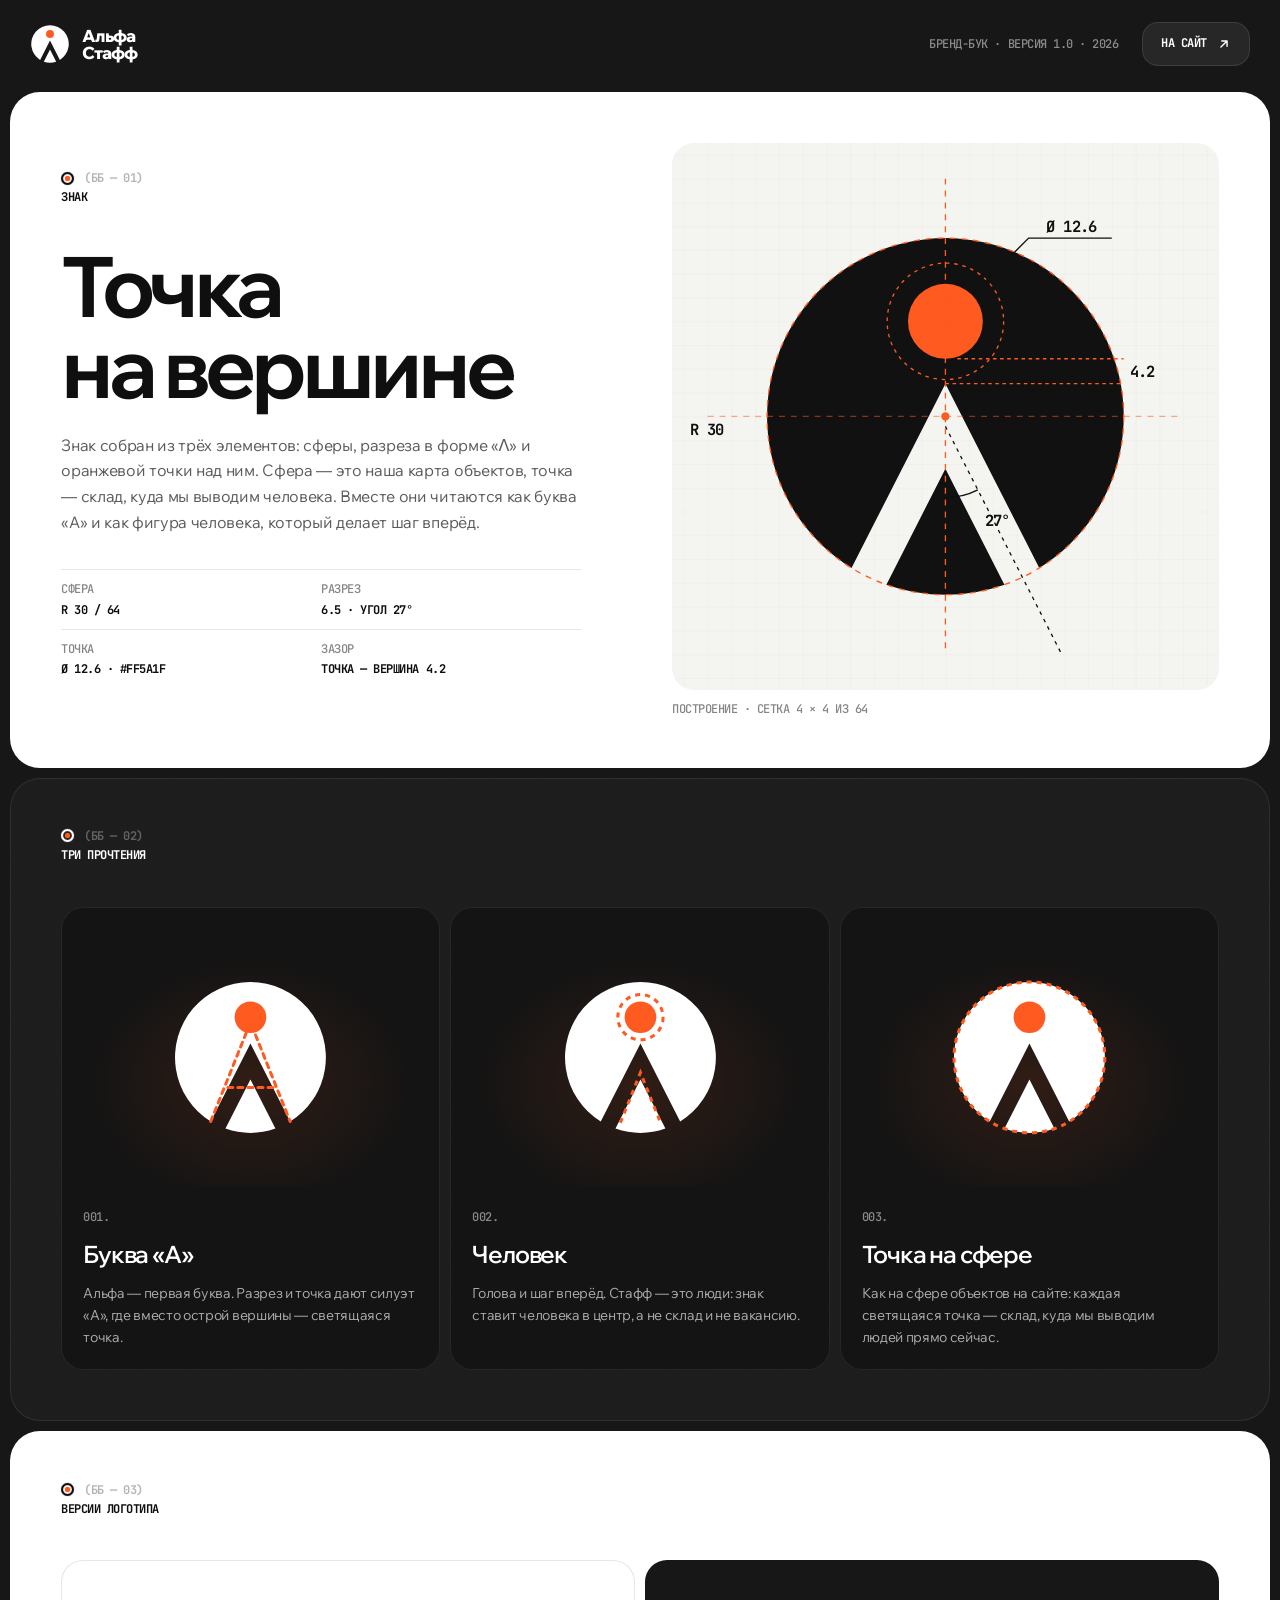
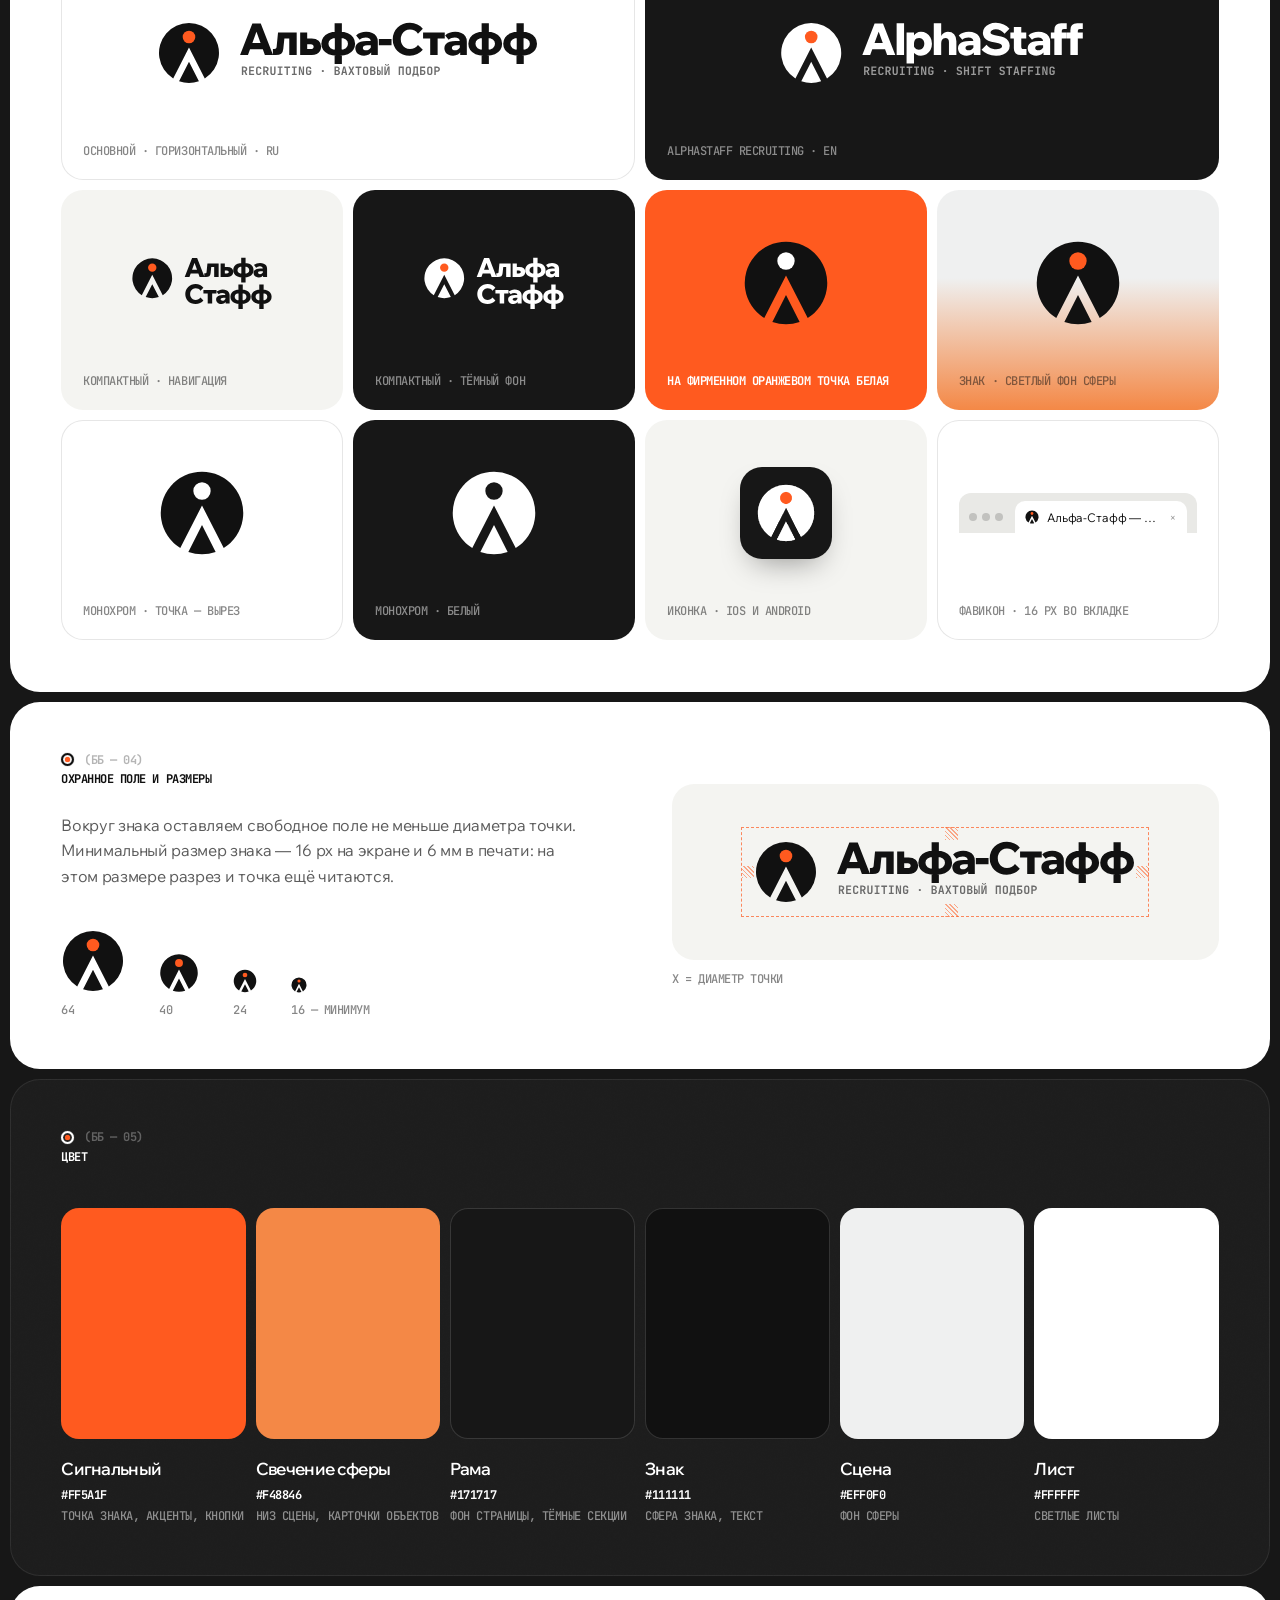
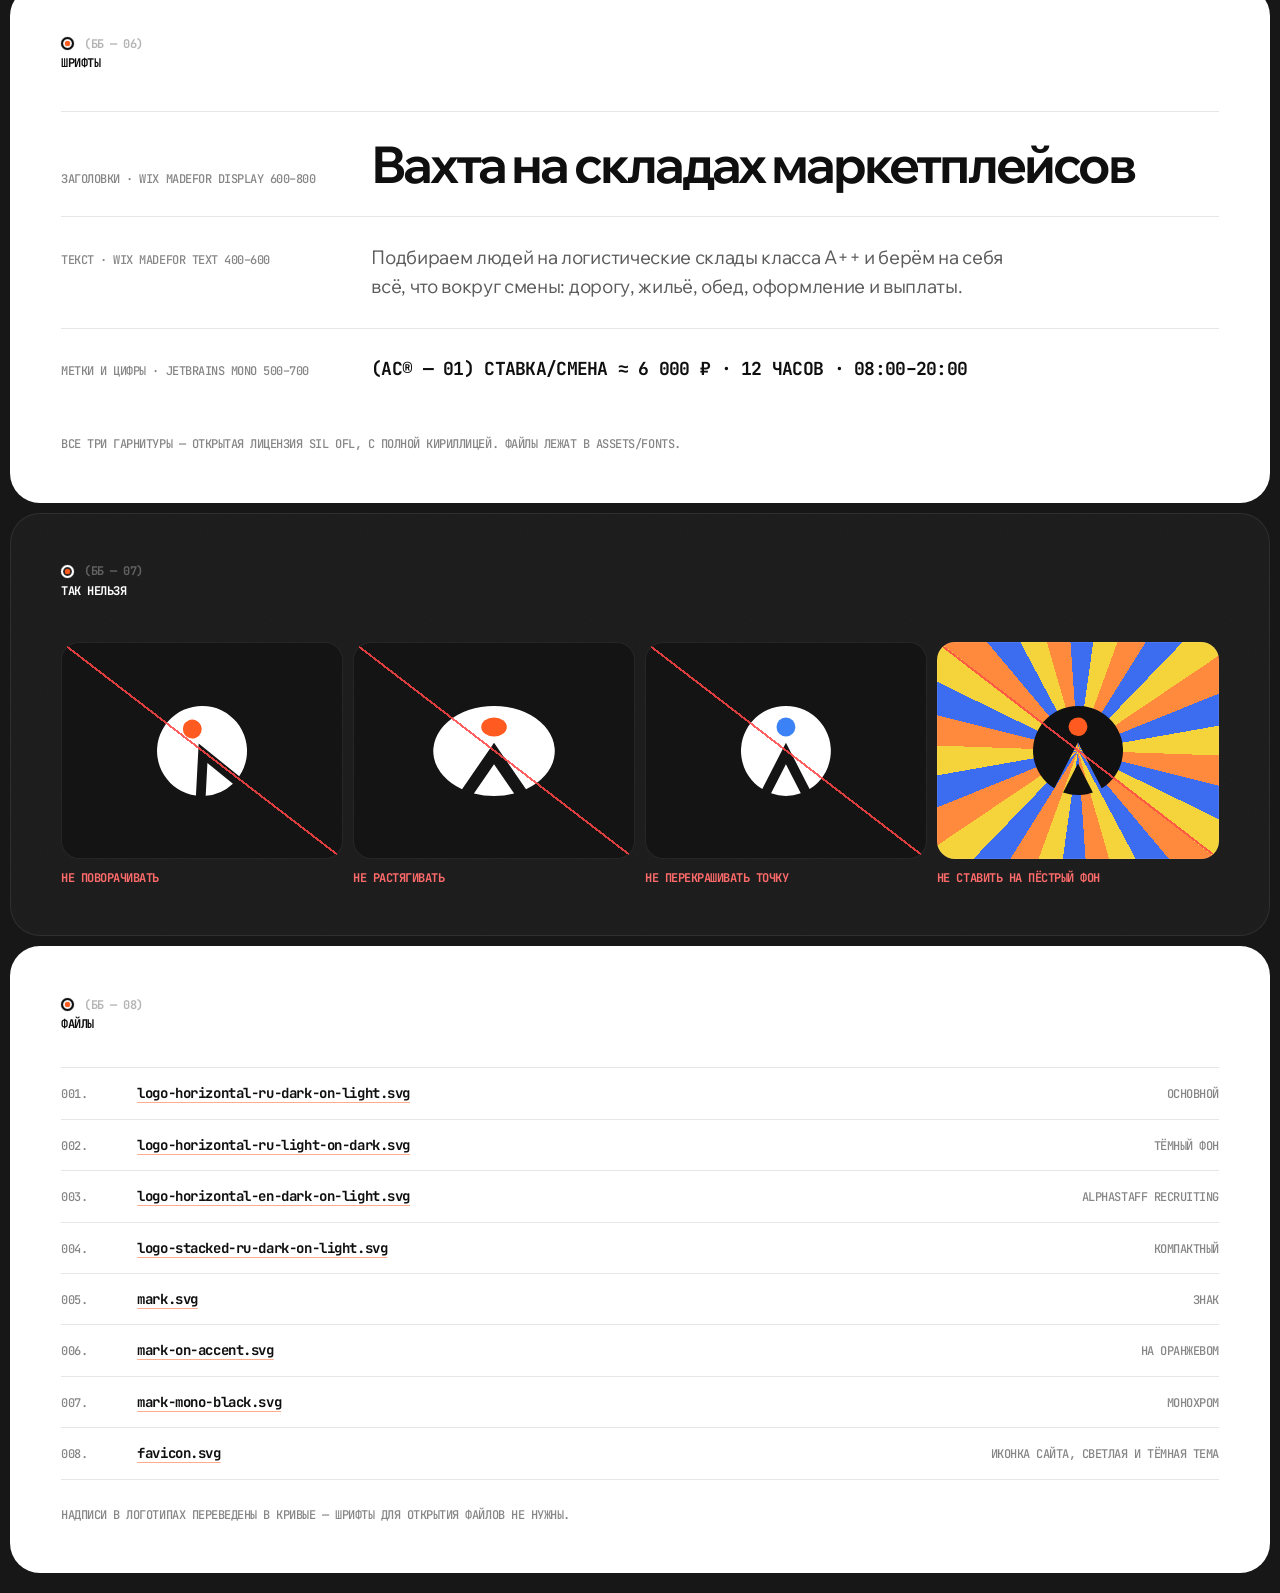
==== brand.html @ c8b7c03d "Сайт Альфа-Стафф: вахтовый рекрутинг Статичный сайт (HTML, CSS, JS без сборки) и бренд-бук: - первый" ====
<!doctype html>
<html lang="ru">
<head>
  <meta charset="utf-8">
  <meta name="viewport" content="width=device-width, initial-scale=1">
  <title>Альфа-Стафф — бренд-бук</title>
  <meta name="description" content="Логотип Альфа-Стафф: построение знака, версии, цвета, шрифты и правила использования.">
  <meta name="theme-color" content="#171717">
  <link rel="icon" href="assets/brand/favicon.svg" type="image/svg+xml">
  <link rel="stylesheet" href="css/fonts.css?v=20261010g">
  <link rel="stylesheet" href="css/style.css?v=20261010g">
  <link rel="stylesheet" href="css/brand.css?v=20261010g">
</head>
<body class="bb">
  <header class="bb-top">
    <a class="logo logo--light bb-logo" href="index.html" aria-label="Альфа-Стафф — на сайт">
      <svg class="logo__mark" viewBox="0 0 64 64" aria-hidden="true"><use href="#mark-inv" /></svg>
      <span class="logo__word">Альфа<br>Стафф</span>
    </a>
    <span class="mono mono--dim">Бренд-бук · версия 1.0 · 2026</span>
    <a class="btn btn--glass bb-back" href="index.html"><span>На сайт</span><svg class="btn__arrow" viewBox="0 0 16 16"><path d="M4.5 11.5l7-7M5.5 4.5h6v6" /></svg></a>
  </header>

  <main>
    <!-- 01 · знак -->
    <section class="bb-sheet bb-hero">
      <div class="bb-hero__text">
        <div class="kicker">
          <span class="kicker__ico" aria-hidden="true"><i></i><b></b></span>
          <span class="kicker__idx">(ББ — 01)</span>
          <span class="kicker__title">Знак</span>
        </div>
        <h1 class="bb-h1">Точка<br>на вершине</h1>
        <p class="bb-lead">Знак собран из трёх элементов: сферы, разреза в форме «Λ» и оранжевой точки над ним. Сфера — это наша карта объектов, точка — склад, куда мы выводим человека. Вместе они читаются как буква «А» и как фигура человека, который делает шаг вперёд.</p>
        <dl class="bb-specs">
          <div><dt class="mono mono--dim">Сфера</dt><dd class="mono">R 30 / 64</dd></div>
          <div><dt class="mono mono--dim">Разрез</dt><dd class="mono">6.5 · угол 27°</dd></div>
          <div><dt class="mono mono--dim">Точка</dt><dd class="mono">Ø 12.6 · #FF5A1F</dd></div>
          <div><dt class="mono mono--dim">Зазор</dt><dd class="mono">точка — вершина 4.2</dd></div>
        </dl>
      </div>
      <figure class="bb-construct" aria-label="Построение знака">
        <svg viewBox="-14 -14 92 92">
          <defs>
            <pattern id="bb-grid" width="4" height="4" patternUnits="userSpaceOnUse"><path d="M4 0H0V4" fill="none" stroke="rgba(15,15,15,.07)" stroke-width=".12" /></pattern>
          </defs>
          <rect x="-14" y="-14" width="92" height="92" fill="url(#bb-grid)" />
          <g class="bb-c-mark">
            <path fill="#111111" d="M16.203 57.504L32 26.500L47.797 57.504A30 30 0 1 0 16.203 57.504ZM22.069 60.309L32 40.817L41.931 60.309A30 30 0 0 1 22.069 60.309Z" />
            <circle cx="32" cy="16" r="6.3" fill="#FF5A1F" />
          </g>
          <g class="bb-c-lines" fill="none" stroke-width=".22">
            <circle cx="32" cy="32" r="30" stroke="#FF5A1F" stroke-dasharray="1 1" />
            <line x1="32" y1="-8" x2="32" y2="72" stroke="#FF5A1F" stroke-dasharray="1 1" />
            <line x1="-8" y1="32" x2="72" y2="32" stroke="rgba(255,90,31,.5)" stroke-dasharray="1 1" />
            <line x1="32" y1="33.66" x2="51.5" y2="71.9" stroke="#0f0f0f" stroke-dasharray=".6 .8" />
            <path d="M32 45.66 A12 12 0 0 0 37.45 44.35" stroke="#0f0f0f" />
            <circle cx="32" cy="16" r="9.8" stroke="#FF5A1F" stroke-dasharray=".6 .8" />
            <path d="M36.5 11.5 L46 2 H60" stroke="#0f0f0f" />
            <line x1="34" y1="22.3" x2="62" y2="22.3" stroke="#FF5A1F" stroke-dasharray=".6 .6" />
            <line x1="32" y1="26.5" x2="62" y2="26.5" stroke="#FF5A1F" stroke-dasharray=".6 .6" />
          </g>
          <g class="bb-c-labels">
            <text x="38.6" y="50.4">27°</text>
            <text x="63" y="25.4">4.2</text>
            <text x="-11" y="35.2">R 30</text>
            <text x="49" y="1">Ø 12.6</text>
            <circle cx="32" cy="32" r=".7" fill="#FF5A1F" />
          </g>
        </svg>
        <figcaption class="mono mono--dim">Построение · сетка 4 × 4 из 64</figcaption>
      </figure>
    </section>

    <!-- 02 · три прочтения -->
    <section class="bb-dark">
      <div class="kicker kicker--dark">
        <span class="kicker__ico" aria-hidden="true"><i></i><b></b></span>
        <span class="kicker__idx">(ББ — 02)</span>
        <span class="kicker__title">Три прочтения</span>
      </div>
      <div class="bb-reads">
        <article class="bb-read">
          <div class="bb-read__art">
            <svg viewBox="0 0 64 64"><use href="#mark-inv" /></svg>
            <svg class="bb-read__over" viewBox="0 0 64 64"><path d="M16.2 57.5 L32 18 L47.8 57.5 M23 44 H41" fill="none" stroke="#FF5A1F" stroke-width="1.2" stroke-linecap="round" stroke-dasharray="2 2" /></svg>
          </div>
          <span class="mono mono--dim">001.</span>
          <h3>Буква «А»</h3>
          <p>Альфа — первая буква. Разрез и точка дают силуэт «А», где вместо острой вершины — светящаяся точка.</p>
        </article>
        <article class="bb-read">
          <div class="bb-read__art">
            <svg viewBox="0 0 64 64"><use href="#mark-inv" /></svg>
            <svg class="bb-read__over" viewBox="0 0 64 64"><circle cx="32" cy="16" r="9" fill="none" stroke="#FF5A1F" stroke-width="1.2" stroke-dasharray="2 2" /><path d="M24 58 L32 38 L40 58" fill="none" stroke="#FF5A1F" stroke-width="1.2" stroke-dasharray="2 2" /></svg>
          </div>
          <span class="mono mono--dim">002.</span>
          <h3>Человек</h3>
          <p>Голова и шаг вперёд. Стафф — это люди: знак ставит человека в центр, а не склад и не вакансию.</p>
        </article>
        <article class="bb-read">
          <div class="bb-read__art">
            <svg viewBox="0 0 64 64"><use href="#mark-inv" /></svg>
            <svg class="bb-read__over" viewBox="0 0 64 64"><circle cx="32" cy="32" r="30" fill="none" stroke="#FF5A1F" stroke-width="1.2" stroke-dasharray="2 2" /><circle cx="32" cy="16" r="9.5" fill="none" stroke="#fff" stroke-width=".8" /></svg>
          </div>
          <span class="mono mono--dim">003.</span>
          <h3>Точка на сфере</h3>
          <p>Как на сфере объектов на сайте: каждая светящаяся точка — склад, куда мы выводим людей прямо сейчас.</p>
        </article>
      </div>
    </section>

    <!-- 03 · версии -->
    <section class="bb-sheet">
      <div class="kicker">
        <span class="kicker__ico" aria-hidden="true"><i></i><b></b></span>
        <span class="kicker__idx">(ББ — 03)</span>
        <span class="kicker__title">Версии логотипа</span>
      </div>
      <div class="bb-lockups">
        <figure class="bb-tile bb-tile--white bb-tile--wide"><img src="assets/brand/logo-horizontal-ru-dark-on-light.svg" alt="Горизонтальный логотип, русская версия"><figcaption class="mono mono--dim">Основной · горизонтальный · RU</figcaption></figure>
        <figure class="bb-tile bb-tile--black bb-tile--wide"><img src="assets/brand/logo-horizontal-en-light-on-dark.svg" alt="Горизонтальный логотип, английская версия"><figcaption class="mono mono--dim">AlphaStaff Recruiting · EN</figcaption></figure>
        <figure class="bb-tile bb-tile--paper"><img src="assets/brand/logo-stacked-ru-dark-on-light.svg" alt="Компактный логотип" class="bb-img--stacked"><figcaption class="mono mono--dim">Компактный · навигация</figcaption></figure>
        <figure class="bb-tile bb-tile--black"><img src="assets/brand/logo-stacked-ru-light-on-dark.svg" alt="Компактный логотип на тёмном" class="bb-img--stacked"><figcaption class="mono mono--dim">Компактный · тёмный фон</figcaption></figure>
        <figure class="bb-tile bb-tile--accent"><img src="assets/brand/mark-on-accent.svg" alt="Знак на оранжевом" class="bb-img--mark"><figcaption class="mono">На фирменном оранжевом точка белая</figcaption></figure>
        <figure class="bb-tile bb-tile--stage"><img src="assets/brand/mark.svg" alt="Знак на светлом" class="bb-img--mark"><figcaption class="mono mono--dim">Знак · светлый фон сферы</figcaption></figure>
        <figure class="bb-tile bb-tile--white"><img src="assets/brand/mark-mono-black.svg" alt="Монохромный знак" class="bb-img--mark"><figcaption class="mono mono--dim">Монохром · точка — вырез</figcaption></figure>
        <figure class="bb-tile bb-tile--black"><img src="assets/brand/mark-mono-white.svg" alt="Монохромный знак, белый" class="bb-img--mark"><figcaption class="mono mono--dim">Монохром · белый</figcaption></figure>
        <figure class="bb-tile bb-tile--paper"><img src="assets/brand/apple-touch-icon.png" alt="Иконка приложения" class="bb-img--app"><figcaption class="mono mono--dim">Иконка · iOS и Android</figcaption></figure>
        <figure class="bb-tile bb-tile--white">
          <div class="bb-tab" aria-hidden="true"><span class="bb-tab__dots"><i></i><i></i><i></i></span><span class="bb-tab__tab"><img src="assets/brand/favicon.svg" alt="" width="14" height="14"><span>Альфа-Стафф — вахта на складах</span><b>×</b></span></div>
          <figcaption class="mono mono--dim">Фавикон · 16 px во вкладке</figcaption>
        </figure>
      </div>
    </section>

    <!-- 04 · поле и размеры -->
    <section class="bb-sheet bb-split">
      <div>
        <div class="kicker">
          <span class="kicker__ico" aria-hidden="true"><i></i><b></b></span>
          <span class="kicker__idx">(ББ — 04)</span>
          <span class="kicker__title">Охранное поле и размеры</span>
        </div>
        <p class="bb-lead">Вокруг знака оставляем свободное поле не меньше диаметра точки. Минимальный размер знака — 16 px на экране и 6 мм в печати: на этом размере разрез и точка ещё читаются.</p>
        <div class="bb-sizes">
          <figure><img src="assets/brand/mark.svg" width="64" height="64" alt=""><figcaption class="mono mono--dim">64</figcaption></figure>
          <figure><img src="assets/brand/mark.svg" width="40" height="40" alt=""><figcaption class="mono mono--dim">40</figcaption></figure>
          <figure><img src="assets/brand/mark.svg" width="24" height="24" alt=""><figcaption class="mono mono--dim">24</figcaption></figure>
          <figure><img src="assets/brand/mark.svg" width="16" height="16" alt=""><figcaption class="mono mono--dim">16 — минимум</figcaption></figure>
        </div>
      </div>
      <figure class="bb-clear" aria-label="Охранное поле">
        <div class="bb-clear__box">
          <img src="assets/brand/logo-horizontal-ru-dark-on-light.svg" alt="">
          <span class="bb-clear__x bb-clear__x--t"></span><span class="bb-clear__x bb-clear__x--b"></span><span class="bb-clear__x bb-clear__x--l"></span><span class="bb-clear__x bb-clear__x--r"></span>
        </div>
        <figcaption class="mono mono--dim">x = диаметр точки</figcaption>
      </figure>
    </section>

    <!-- 05 · цвет -->
    <section class="bb-dark">
      <div class="kicker kicker--dark">
        <span class="kicker__ico" aria-hidden="true"><i></i><b></b></span>
        <span class="kicker__idx">(ББ — 05)</span>
        <span class="kicker__title">Цвет</span>
      </div>
      <div class="bb-colors">
        <div class="bb-color" style="--c:#FF5A1F"><span class="bb-color__chip"></span><b>Сигнальный</b><span class="mono">#FF5A1F</span><span class="mono mono--dim">точка знака, акценты, кнопки</span></div>
        <div class="bb-color" style="--c:#F48846"><span class="bb-color__chip"></span><b>Свечение сферы</b><span class="mono">#F48846</span><span class="mono mono--dim">низ сцены, карточки объектов</span></div>
        <div class="bb-color" style="--c:#171717"><span class="bb-color__chip bb-color__chip--line"></span><b>Рама</b><span class="mono">#171717</span><span class="mono mono--dim">фон страницы, тёмные секции</span></div>
        <div class="bb-color" style="--c:#111111"><span class="bb-color__chip bb-color__chip--line"></span><b>Знак</b><span class="mono">#111111</span><span class="mono mono--dim">сфера знака, текст</span></div>
        <div class="bb-color" style="--c:#EFF0F0"><span class="bb-color__chip"></span><b>Сцена</b><span class="mono">#EFF0F0</span><span class="mono mono--dim">фон сферы</span></div>
        <div class="bb-color" style="--c:#FFFFFF"><span class="bb-color__chip"></span><b>Лист</b><span class="mono">#FFFFFF</span><span class="mono mono--dim">светлые листы</span></div>
      </div>
    </section>

    <!-- 06 · шрифты -->
    <section class="bb-sheet">
      <div class="kicker">
        <span class="kicker__ico" aria-hidden="true"><i></i><b></b></span>
        <span class="kicker__idx">(ББ — 06)</span>
        <span class="kicker__title">Шрифты</span>
      </div>
      <div class="bb-type">
        <div class="bb-type__row">
          <span class="mono mono--dim">Заголовки · Wix Madefor Display 600–800</span>
          <p class="bb-type__display">Вахта на складах маркетплейсов</p>
        </div>
        <div class="bb-type__row">
          <span class="mono mono--dim">Текст · Wix Madefor Text 400–600</span>
          <p class="bb-type__text">Подбираем людей на логистические склады класса А++ и берём на себя всё, что вокруг смены: дорогу, жильё, обед, оформление и выплаты.</p>
        </div>
        <div class="bb-type__row">
          <span class="mono mono--dim">Метки и цифры · JetBrains Mono 500–700</span>
          <p class="bb-type__mono">(АС® — 01) Ставка/смена ≈ 6 000 ₽ · 12 часов · 08:00–20:00</p>
        </div>
      </div>
      <p class="mono mono--dim bb-note">Все три гарнитуры — открытая лицензия SIL OFL, с полной кириллицей. Файлы лежат в assets/fonts.</p>
    </section>

    <!-- 07 · ошибки -->
    <section class="bb-dark">
      <div class="kicker kicker--dark">
        <span class="kicker__ico" aria-hidden="true"><i></i><b></b></span>
        <span class="kicker__idx">(ББ — 07)</span>
        <span class="kicker__title">Так нельзя</span>
      </div>
      <div class="bb-donts">
        <figure><div class="bb-dont"><img src="assets/brand/mark-white.svg" alt="" style="transform:rotate(-24deg)"></div><figcaption class="mono">Не поворачивать</figcaption></figure>
        <figure><div class="bb-dont"><img src="assets/brand/mark-white.svg" alt="" style="transform:scaleX(1.35)"></div><figcaption class="mono">Не растягивать</figcaption></figure>
        <figure><div class="bb-dont"><svg viewBox="0 0 64 64"><path fill="#fff" d="M16.203 57.504L32 26.500L47.797 57.504A30 30 0 1 0 16.203 57.504ZM22.069 60.309L32 40.817L41.931 60.309A30 30 0 0 1 22.069 60.309Z" /><circle cx="32" cy="16" r="6.3" fill="#3b82f6" /></svg></div><figcaption class="mono">Не перекрашивать точку</figcaption></figure>
        <figure><div class="bb-dont bb-dont--busy"><img src="assets/brand/mark.svg" alt=""></div><figcaption class="mono">Не ставить на пёстрый фон</figcaption></figure>
      </div>
    </section>

    <!-- 08 · файлы -->
    <section class="bb-sheet">
      <div class="kicker">
        <span class="kicker__ico" aria-hidden="true"><i></i><b></b></span>
        <span class="kicker__idx">(ББ — 08)</span>
        <span class="kicker__title">Файлы</span>
      </div>
      <ul class="bb-files">
        <li><span class="mono mono--dim">001.</span><a href="assets/brand/logo-horizontal-ru-dark-on-light.svg" download>logo-horizontal-ru-dark-on-light.svg</a><span class="mono mono--dim">основной</span></li>
        <li><span class="mono mono--dim">002.</span><a href="assets/brand/logo-horizontal-ru-light-on-dark.svg" download>logo-horizontal-ru-light-on-dark.svg</a><span class="mono mono--dim">тёмный фон</span></li>
        <li><span class="mono mono--dim">003.</span><a href="assets/brand/logo-horizontal-en-dark-on-light.svg" download>logo-horizontal-en-dark-on-light.svg</a><span class="mono mono--dim">AlphaStaff Recruiting</span></li>
        <li><span class="mono mono--dim">004.</span><a href="assets/brand/logo-stacked-ru-dark-on-light.svg" download>logo-stacked-ru-dark-on-light.svg</a><span class="mono mono--dim">компактный</span></li>
        <li><span class="mono mono--dim">005.</span><a href="assets/brand/mark.svg" download>mark.svg</a><span class="mono mono--dim">знак</span></li>
        <li><span class="mono mono--dim">006.</span><a href="assets/brand/mark-on-accent.svg" download>mark-on-accent.svg</a><span class="mono mono--dim">на оранжевом</span></li>
        <li><span class="mono mono--dim">007.</span><a href="assets/brand/mark-mono-black.svg" download>mark-mono-black.svg</a><span class="mono mono--dim">монохром</span></li>
        <li><span class="mono mono--dim">008.</span><a href="assets/brand/favicon.svg" download>favicon.svg</a><span class="mono mono--dim">иконка сайта, светлая и тёмная тема</span></li>
      </ul>
      <p class="mono mono--dim bb-note">Надписи в логотипах переведены в кривые — шрифты для открытия файлов не нужны.</p>
    </section>
  </main>

  <svg width="0" height="0" style="position:absolute" aria-hidden="true">
    <defs>
      <symbol id="mark-inv" viewBox="0 0 64 64"><path fill="#FFFFFF" d="M16.203 57.504L32 26.500L47.797 57.504A30 30 0 1 0 16.203 57.504ZM22.069 60.309L32 40.817L41.931 60.309A30 30 0 0 1 22.069 60.309Z" /><circle cx="32" cy="16" r="6.3" fill="#FF5A1F" /></symbol>
    </defs>
  </svg>
  <script>
    // охранное поле: метки слева и справа ставятся по фактической ширине логотипа
    (function () {
      var box = document.querySelector('.bb-clear__box'), img = box && box.querySelector('img');
      function place() { if (img && img.width) box.style.setProperty('--half', (img.getBoundingClientRect().width / 2) + 'px'); }
      if (img) { img.complete ? place() : img.addEventListener('load', place); window.addEventListener('resize', place); }
    })();
  </script>
</body>
</html>
---- css/fonts.css ----
/* self-hosted: Wix Madefor Display/Text, JetBrains Mono (OFL) */
@font-face{font-family:'JetBrains Mono';font-style:normal;font-weight:400 800;font-display:swap;src:url('../assets/fonts/JetBrainsMono-normal-cyrillic-ext.woff2') format('woff2');unicode-range:U+0460-052F, U+1C80-1C8A, U+20B4, U+2DE0-2DFF, U+A640-A69F, U+FE2E-FE2F;}
@font-face{font-family:'JetBrains Mono';font-style:normal;font-weight:400 800;font-display:swap;src:url('../assets/fonts/JetBrainsMono-normal-cyrillic.woff2') format('woff2');unicode-range:U+0301, U+0400-045F, U+0490-0491, U+04B0-04B1, U+2116;}
@font-face{font-family:'JetBrains Mono';font-style:normal;font-weight:400 800;font-display:swap;src:url('../assets/fonts/JetBrainsMono-normal-latin-ext.woff2') format('woff2');unicode-range:U+0100-02BA, U+02BD-02C5, U+02C7-02CC, U+02CE-02D7, U+02DD-02FF, U+0304, U+0308, U+0329, U+1D00-1DBF, U+1E00-1E9F, U+1EF2-1EFF, U+2020, U+20A0-20AB, U+20AD-20C0, U+2113, U+2C60-2C7F, U+A720-A7FF;}
@font-face{font-family:'JetBrains Mono';font-style:normal;font-weight:400 800;font-display:swap;src:url('../assets/fonts/JetBrainsMono-normal-latin.woff2') format('woff2');unicode-range:U+0000-00FF, U+0131, U+0152-0153, U+02BB-02BC, U+02C6, U+02DA, U+02DC, U+0304, U+0308, U+0329, U+2000-206F, U+20AC, U+2122, U+2191, U+2193, U+2212, U+2215, U+FEFF, U+FFFD;}
@font-face{font-family:'Wix Madefor Display';font-style:normal;font-weight:400 800;font-display:swap;src:url('../assets/fonts/WixMadeforDisplay-normal-cyrillic-ext.woff2') format('woff2');unicode-range:U+0460-052F, U+1C80-1C8A, U+20B4, U+2DE0-2DFF, U+A640-A69F, U+FE2E-FE2F;}
@font-face{font-family:'Wix Madefor Display';font-style:normal;font-weight:400 800;font-display:swap;src:url('../assets/fonts/WixMadeforDisplay-normal-cyrillic.woff2') format('woff2');unicode-range:U+0301, U+0400-045F, U+0490-0491, U+04B0-04B1, U+2116;}
@font-face{font-family:'Wix Madefor Display';font-style:normal;font-weight:400 800;font-display:swap;src:url('../assets/fonts/WixMadeforDisplay-normal-latin-ext.woff2') format('woff2');unicode-range:U+0100-02BA, U+02BD-02C5, U+02C7-02CC, U+02CE-02D7, U+02DD-02FF, U+0304, U+0308, U+0329, U+1D00-1DBF, U+1E00-1E9F, U+1EF2-1EFF, U+2020, U+20A0-20AB, U+20AD-20C0, U+2113, U+2C60-2C7F, U+A720-A7FF;}
@font-face{font-family:'Wix Madefor Display';font-style:normal;font-weight:400 800;font-display:swap;src:url('../assets/fonts/WixMadeforDisplay-normal-latin.woff2') format('woff2');unicode-range:U+0000-00FF, U+0131, U+0152-0153, U+02BB-02BC, U+02C6, U+02DA, U+02DC, U+0304, U+0308, U+0329, U+2000-206F, U+20AC, U+2122, U+2191, U+2193, U+2212, U+2215, U+FEFF, U+FFFD;}
@font-face{font-family:'Wix Madefor Text';font-style:italic;font-weight:400 800;font-display:swap;src:url('../assets/fonts/WixMadeforText-italic-cyrillic-ext.woff2') format('woff2');unicode-range:U+0460-052F, U+1C80-1C8A, U+20B4, U+2DE0-2DFF, U+A640-A69F, U+FE2E-FE2F;}
@font-face{font-family:'Wix Madefor Text';font-style:italic;font-weight:400 800;font-display:swap;src:url('../assets/fonts/WixMadeforText-italic-cyrillic.woff2') format('woff2');unicode-range:U+0301, U+0400-045F, U+0490-0491, U+04B0-04B1, U+2116;}
@font-face{font-family:'Wix Madefor Text';font-style:italic;font-weight:400 800;font-display:swap;src:url('../assets/fonts/WixMadeforText-italic-latin-ext.woff2') format('woff2');unicode-range:U+0100-02BA, U+02BD-02C5, U+02C7-02CC, U+02CE-02D7, U+02DD-02FF, U+0304, U+0308, U+0329, U+1D00-1DBF, U+1E00-1E9F, U+1EF2-1EFF, U+2020, U+20A0-20AB, U+20AD-20C0, U+2113, U+2C60-2C7F, U+A720-A7FF;}
@font-face{font-family:'Wix Madefor Text';font-style:italic;font-weight:400 800;font-display:swap;src:url('../assets/fonts/WixMadeforText-italic-latin.woff2') format('woff2');unicode-range:U+0000-00FF, U+0131, U+0152-0153, U+02BB-02BC, U+02C6, U+02DA, U+02DC, U+0304, U+0308, U+0329, U+2000-206F, U+20AC, U+2122, U+2191, U+2193, U+2212, U+2215, U+FEFF, U+FFFD;}
@font-face{font-family:'Wix Madefor Text';font-style:normal;font-weight:400 800;font-display:swap;src:url('../assets/fonts/WixMadeforText-normal-cyrillic-ext.woff2') format('woff2');unicode-range:U+0460-052F, U+1C80-1C8A, U+20B4, U+2DE0-2DFF, U+A640-A69F, U+FE2E-FE2F;}
@font-face{font-family:'Wix Madefor Text';font-style:normal;font-weight:400 800;font-display:swap;src:url('../assets/fonts/WixMadeforText-normal-cyrillic.woff2') format('woff2');unicode-range:U+0301, U+0400-045F, U+0490-0491, U+04B0-04B1, U+2116;}
@font-face{font-family:'Wix Madefor Text';font-style:normal;font-weight:400 800;font-display:swap;src:url('../assets/fonts/WixMadeforText-normal-latin-ext.woff2') format('woff2');unicode-range:U+0100-02BA, U+02BD-02C5, U+02C7-02CC, U+02CE-02D7, U+02DD-02FF, U+0304, U+0308, U+0329, U+1D00-1DBF, U+1E00-1E9F, U+1EF2-1EFF, U+2020, U+20A0-20AB, U+20AD-20C0, U+2113, U+2C60-2C7F, U+A720-A7FF;}
@font-face{font-family:'Wix Madefor Text';font-style:normal;font-weight:400 800;font-display:swap;src:url('../assets/fonts/WixMadeforText-normal-latin.woff2') format('woff2');unicode-range:U+0000-00FF, U+0131, U+0152-0153, U+02BB-02BC, U+02C6, U+02DA, U+02DC, U+0304, U+0308, U+0329, U+2000-206F, U+20AC, U+2122, U+2191, U+2193, U+2212, U+2215, U+FEFF, U+FFFD;}
/* Caveat (OFL, assets/fonts/Caveat-OFL.txt) — только для «рукописных» строк образца документа: ФИО и даты */
@font-face{font-family:'Caveat';font-style:normal;font-weight:500;font-display:swap;src:url('../assets/fonts/Caveat-subset.woff2') format('woff2');}

/* Набор для просмотра (data-fonts="playfair" на <html>): Playfair Display, Golos Text, IBM Plex Mono — все OFL */
@font-face{font-family:'Playfair Display';font-style:normal;font-weight:400 900;font-display:swap;src:url('../assets/fonts/PlayfairDisplay-400-900-cyrillic.woff2') format('woff2');unicode-range:U+0301, U+0400-045F, U+0490-0491, U+04B0-04B1, U+2116;}
@font-face{font-family:'Playfair Display';font-style:normal;font-weight:400 900;font-display:swap;src:url('../assets/fonts/PlayfairDisplay-400-900-latin-ext.woff2') format('woff2');unicode-range:U+0100-02BA, U+02BD-02C5, U+02C7-02CC, U+02CE-02D7, U+02DD-02FF, U+0304, U+0308, U+0329, U+1D00-1DBF, U+1E00-1E9F, U+1EF2-1EFF, U+2020, U+20A0-20AB, U+20AD-20C0, U+2113, U+2C60-2C7F, U+A720-A7FF;}
@font-face{font-family:'Playfair Display';font-style:normal;font-weight:400 900;font-display:swap;src:url('../assets/fonts/PlayfairDisplay-400-900-latin.woff2') format('woff2');unicode-range:U+0000-00FF, U+0131, U+0152-0153, U+02BB-02BC, U+02C6, U+02DA, U+02DC, U+0304, U+0308, U+0329, U+2000-206F, U+20AC, U+2122, U+2191, U+2193, U+2212, U+2215, U+FEFF, U+FFFD;}
@font-face{font-family:'Golos Text';font-style:normal;font-weight:400 900;font-display:swap;src:url('../assets/fonts/GolosText-400-900-cyrillic-ext.woff2') format('woff2');unicode-range:U+0460-052F, U+1C80-1C8A, U+20B4, U+2DE0-2DFF, U+A640-A69F, U+FE2E-FE2F;}
@font-face{font-family:'Golos Text';font-style:normal;font-weight:400 900;font-display:swap;src:url('../assets/fonts/GolosText-400-900-cyrillic.woff2') format('woff2');unicode-range:U+0301, U+0400-045F, U+0490-0491, U+04B0-04B1, U+2116;}
@font-face{font-family:'Golos Text';font-style:normal;font-weight:400 900;font-display:swap;src:url('../assets/fonts/GolosText-400-900-latin-ext.woff2') format('woff2');unicode-range:U+0100-02BA, U+02BD-02C5, U+02C7-02CC, U+02CE-02D7, U+02DD-02FF, U+0304, U+0308, U+0329, U+1D00-1DBF, U+1E00-1E9F, U+1EF2-1EFF, U+2020, U+20A0-20AB, U+20AD-20C0, U+2113, U+2C60-2C7F, U+A720-A7FF;}
@font-face{font-family:'Golos Text';font-style:normal;font-weight:400 900;font-display:swap;src:url('../assets/fonts/GolosText-400-900-latin.woff2') format('woff2');unicode-range:U+0000-00FF, U+0131, U+0152-0153, U+02BB-02BC, U+02C6, U+02DA, U+02DC, U+0304, U+0308, U+0329, U+2000-206F, U+20AC, U+2122, U+2191, U+2193, U+2212, U+2215, U+FEFF, U+FFFD;}
@font-face{font-family:'IBM Plex Mono';font-style:normal;font-weight:400;font-display:swap;src:url('../assets/fonts/IBMPlexMono-400-cyrillic-ext.woff2') format('woff2');unicode-range:U+0460-052F, U+1C80-1C8A, U+20B4, U+2DE0-2DFF, U+A640-A69F, U+FE2E-FE2F;}
@font-face{font-family:'IBM Plex Mono';font-style:normal;font-weight:400;font-display:swap;src:url('../assets/fonts/IBMPlexMono-400-cyrillic.woff2') format('woff2');unicode-range:U+0301, U+0400-045F, U+0490-0491, U+04B0-04B1, U+2116;}
@font-face{font-family:'IBM Plex Mono';font-style:normal;font-weight:400;font-display:swap;src:url('../assets/fonts/IBMPlexMono-400-latin-ext.woff2') format('woff2');unicode-range:U+0100-02BA, U+02BD-02C5, U+02C7-02CC, U+02CE-02D7, U+02DD-02FF, U+0304, U+0308, U+0329, U+1D00-1DBF, U+1E00-1E9F, U+1EF2-1EFF, U+2020, U+20A0-20AB, U+20AD-20C0, U+2113, U+2C60-2C7F, U+A720-A7FF;}
@font-face{font-family:'IBM Plex Mono';font-style:normal;font-weight:400;font-display:swap;src:url('../assets/fonts/IBMPlexMono-400-latin.woff2') format('woff2');unicode-range:U+0000-00FF, U+0131, U+0152-0153, U+02BB-02BC, U+02C6, U+02DA, U+02DC, U+0304, U+0308, U+0329, U+2000-206F, U+20AC, U+2122, U+2191, U+2193, U+2212, U+2215, U+FEFF, U+FFFD;}
@font-face{font-family:'IBM Plex Mono';font-style:normal;font-weight:500;font-display:swap;src:url('../assets/fonts/IBMPlexMono-500-cyrillic-ext.woff2') format('woff2');unicode-range:U+0460-052F, U+1C80-1C8A, U+20B4, U+2DE0-2DFF, U+A640-A69F, U+FE2E-FE2F;}
@font-face{font-family:'IBM Plex Mono';font-style:normal;font-weight:500;font-display:swap;src:url('../assets/fonts/IBMPlexMono-500-cyrillic.woff2') format('woff2');unicode-range:U+0301, U+0400-045F, U+0490-0491, U+04B0-04B1, U+2116;}
@font-face{font-family:'IBM Plex Mono';font-style:normal;font-weight:500;font-display:swap;src:url('../assets/fonts/IBMPlexMono-500-latin-ext.woff2') format('woff2');unicode-range:U+0100-02BA, U+02BD-02C5, U+02C7-02CC, U+02CE-02D7, U+02DD-02FF, U+0304, U+0308, U+0329, U+1D00-1DBF, U+1E00-1E9F, U+1EF2-1EFF, U+2020, U+20A0-20AB, U+20AD-20C0, U+2113, U+2C60-2C7F, U+A720-A7FF;}
@font-face{font-family:'IBM Plex Mono';font-style:normal;font-weight:500;font-display:swap;src:url('../assets/fonts/IBMPlexMono-500-latin.woff2') format('woff2');unicode-range:U+0000-00FF, U+0131, U+0152-0153, U+02BB-02BC, U+02C6, U+02DA, U+02DC, U+0304, U+0308, U+0329, U+2000-206F, U+20AC, U+2122, U+2191, U+2193, U+2212, U+2215, U+FEFF, U+FFFD;}
@font-face{font-family:'IBM Plex Mono';font-style:normal;font-weight:600;font-display:swap;src:url('../assets/fonts/IBMPlexMono-600-cyrillic-ext.woff2') format('woff2');unicode-range:U+0460-052F, U+1C80-1C8A, U+20B4, U+2DE0-2DFF, U+A640-A69F, U+FE2E-FE2F;}
@font-face{font-family:'IBM Plex Mono';font-style:normal;font-weight:600;font-display:swap;src:url('../assets/fonts/IBMPlexMono-600-cyrillic.woff2') format('woff2');unicode-range:U+0301, U+0400-045F, U+0490-0491, U+04B0-04B1, U+2116;}
@font-face{font-family:'IBM Plex Mono';font-style:normal;font-weight:600;font-display:swap;src:url('../assets/fonts/IBMPlexMono-600-latin-ext.woff2') format('woff2');unicode-range:U+0100-02BA, U+02BD-02C5, U+02C7-02CC, U+02CE-02D7, U+02DD-02FF, U+0304, U+0308, U+0329, U+1D00-1DBF, U+1E00-1E9F, U+1EF2-1EFF, U+2020, U+20A0-20AB, U+20AD-20C0, U+2113, U+2C60-2C7F, U+A720-A7FF;}
@font-face{font-family:'IBM Plex Mono';font-style:normal;font-weight:600;font-display:swap;src:url('../assets/fonts/IBMPlexMono-600-latin.woff2') format('woff2');unicode-range:U+0000-00FF, U+0131, U+0152-0153, U+02BB-02BC, U+02C6, U+02DA, U+02DC, U+0304, U+0308, U+0329, U+2000-206F, U+20AC, U+2122, U+2191, U+2193, U+2212, U+2215, U+FEFF, U+FFFD;}
@font-face{font-family:'IBM Plex Mono';font-style:normal;font-weight:700;font-display:swap;src:url('../assets/fonts/IBMPlexMono-700-cyrillic-ext.woff2') format('woff2');unicode-range:U+0460-052F, U+1C80-1C8A, U+20B4, U+2DE0-2DFF, U+A640-A69F, U+FE2E-FE2F;}
@font-face{font-family:'IBM Plex Mono';font-style:normal;font-weight:700;font-display:swap;src:url('../assets/fonts/IBMPlexMono-700-cyrillic.woff2') format('woff2');unicode-range:U+0301, U+0400-045F, U+0490-0491, U+04B0-04B1, U+2116;}
@font-face{font-family:'IBM Plex Mono';font-style:normal;font-weight:700;font-display:swap;src:url('../assets/fonts/IBMPlexMono-700-latin-ext.woff2') format('woff2');unicode-range:U+0100-02BA, U+02BD-02C5, U+02C7-02CC, U+02CE-02D7, U+02DD-02FF, U+0304, U+0308, U+0329, U+1D00-1DBF, U+1E00-1E9F, U+1EF2-1EFF, U+2020, U+20A0-20AB, U+20AD-20C0, U+2113, U+2C60-2C7F, U+A720-A7FF;}
@font-face{font-family:'IBM Plex Mono';font-style:normal;font-weight:700;font-display:swap;src:url('../assets/fonts/IBMPlexMono-700-latin.woff2') format('woff2');unicode-range:U+0000-00FF, U+0131, U+0152-0153, U+02BB-02BC, U+02C6, U+02DA, U+02DC, U+0304, U+0308, U+0329, U+2000-206F, U+20AC, U+2122, U+2191, U+2193, U+2212, U+2215, U+FEFF, U+FFFD;}
---- css/style.css ----
/* =====================================================================
   АЛЬФА-СТАФФ · RECRUITING
   Каркас и ритм — от QuantumFlux (тёмная рама, белые листы, моно-метки,
   залипающие сплит-секции). Сфера и тёплая палитра — от оранжевой версии.
   ===================================================================== */

:root {
  --frame: #171717;
  --frame-2: #1d1d1d;
  --frame-3: #242424;
  --panel: #0e0e0e;
  --line-d: rgba(255, 255, 255, .08);
  --line-d2: rgba(255, 255, 255, .14);
  --w-1: #ffffff;
  --w-2: rgba(255, 255, 255, .64);
  --w-3: rgba(255, 255, 255, .38);
  --w-4: rgba(255, 255, 255, .16);

  --sheet: #ffffff;
  --paper: #f4f4f1;
  --ink: #0f0f0f;
  --ink-2: rgba(15, 15, 15, .68);
  --ink-3: rgba(15, 15, 15, .42);
  --line: rgba(15, 15, 15, .1);

  --accent: #ff5a1f;
  --accent-2: #f48846;
  --accent-3: #ff8b5f;
  --accent-soft: rgba(255, 90, 31, .14);
  --stage-bg: #eff0f0;

  --r-sheet: 1.875rem;
  --r-card: 1.375rem;
  --r-tile: 1rem;
  --gut: 10px; /* рамка как у референса QuantumFlux — 10px на любом экране */
  --page: 88.75rem; /* ширина контента тёмных секций: 1420px при 1rem = 16px, дальше растёт пропорционально */

  --f-display: 'Wix Madefor Display', 'Segoe UI', system-ui, sans-serif;
  --f-text: 'Wix Madefor Text', 'Segoe UI', system-ui, sans-serif;
  --f-mono: 'JetBrains Mono', ui-monospace, 'Cascadia Mono', Consolas, monospace;

  --ease: cubic-bezier(.22, 1, .36, 1);
  --ease-io: cubic-bezier(.65, 0, .35, 1);
  --grain: url('../assets/img/grain.png');
  --fs-mono: calc(12px + (1rem - 16px) * .3);
  --ui: calc(1px + (0.0625rem - 1px) * .3); /* «пиксель» интерфейса: растёт так же слабо */
}

/* ---------- reset ---------- */
*, *::before, *::after { box-sizing: border-box; }
/* Плавный масштаб: 1rem = 16px на экранах до 1600×1000, больше — растёт по меньшей стороне,
   поэтому первый экран и залипающие секции всегда помещаются по высоте. */
html { font-size: clamp(16px, min(1vw, 1.6vh), 40px); -webkit-text-size-adjust: 100%; scroll-behavior: auto; overflow-x: clip; }
html.lenis, html.lenis body { height: auto; }
.lenis.lenis-smooth { scroll-behavior: auto !important; }
body {
  margin: 0;
  background: var(--frame);
  color: var(--w-1);
  font-family: var(--f-text);
  font-size: 1rem;
  line-height: 1.6;
  letter-spacing: -0.02em;
  -webkit-font-smoothing: antialiased;
  -moz-osx-font-smoothing: grayscale;
  text-rendering: optimizeLegibility;
  overflow-x: clip;
}
img, svg, canvas { display: block; max-width: 100%; }
a { color: inherit; text-decoration: none; }
button { font: inherit; color: inherit; background: none; border: 0; padding: 0; cursor: pointer; }
h1, h2, h3, p, ol, ul, dl, dd, figure { margin: 0; padding: 0; }
ol, ul { list-style: none; }
input, textarea, select { font: inherit; color: inherit; }
::selection { background: var(--accent); color: #fff; }
:focus-visible { outline: 0.125rem solid var(--accent); outline-offset: 0.1875rem; border-radius: 0.375rem; }

/* подменённые буквы при наведении: того же вида, что исходная (регистр, алфавит), только цвет — акцент */
.glitch-ch { display: inline-block; text-align: center; white-space: pre; }
.glitch-ch.is-scr { color: var(--accent); }
.skip { position: fixed; left: 1rem; top: -3.75rem; z-index: 100; background: #fff; color: var(--ink); padding: 0.625rem 0.875rem; border-radius: 0.625rem; font-family: var(--f-mono); font-size: 0.75rem; text-transform: uppercase; transition: top .2s; }
.skip:focus { top: 1rem; }
[hidden] { display: none !important; }
.visually-hidden { position: absolute !important; width: 1px; height: 1px; overflow: hidden; clip: rect(0 0 0 0); white-space: nowrap; }

/* ---------- типографика ---------- */
.mono {
  font-family: var(--f-mono);
  font-size: var(--fs-mono);
  line-height: 1.2;
  font-weight: 700;
  letter-spacing: -0.04em;
  text-transform: uppercase;
}
.mono--dim { font-weight: 500; opacity: .5; }

/* метка секции: ○● (АС — 01) ЗАГОЛОВОК */
.kicker { display: flex; flex-wrap: wrap; align-items: center; align-content: flex-start; align-self: start; gap: calc(var(--ui) * 5) calc(var(--ui) * 10); color: var(--ink); }
/* значок метки: оранжевая точка в кольце — как знак логотипа */
.kicker__ico { display: inline-grid; place-items: center; width: round(calc(var(--ui) * 13), 1px); height: round(calc(var(--ui) * 13), 1px); border: round(calc(var(--ui) * 2), 1px) solid currentColor; border-radius: 50%; box-shadow: 0 0 .8px currentColor, inset 0 0 .8px currentColor; }
.kicker__ico i { display: none; }
.kicker__ico b { width: round(calc(var(--ui) * 5), 1px); height: round(calc(var(--ui) * 5), 1px); border-radius: 50%; background: var(--accent); }
.kicker__idx { font-family: var(--f-mono); font-size: var(--fs-mono); font-weight: 700; line-height: 1.2; letter-spacing: -0.04em; text-transform: uppercase; opacity: .3; }
.kicker__title { flex-basis: 100%; font-family: var(--f-mono); font-size: var(--fs-mono); font-weight: 700; line-height: 1.2; letter-spacing: -0.04em; text-transform: uppercase; }
.kicker--dark { color: var(--w-1); }

/* ---------- кнопки ---------- */
.btn {
  --h: 3.25rem;
  position: relative;
  display: inline-flex;
  align-items: center;
  justify-content: center;
  gap: 0.625rem;
  height: var(--h);
  padding: 0 1.625rem;
  border-radius: 1rem;
  font-family: var(--f-mono);
  font-size: var(--fs-mono);
  font-weight: 700;
  letter-spacing: -0.04em;
  text-transform: uppercase;
  white-space: nowrap;
  transition: background-color .3s var(--ease), color .3s var(--ease), border-color .3s var(--ease), transform .3s var(--ease);
  isolation: isolate;
}
.btn__arrow { width: 0.875rem; height: 0.875rem; flex: none; fill: none; stroke: currentColor; stroke-width: 1.6; stroke-linecap: round; stroke-linejoin: round; transition: transform .35s var(--ease); }
.btn:hover .btn__arrow { transform: translate(0.125rem, -0.125rem); }
.btn--xl { --h: 3.375rem; border-radius: 1rem; min-width: clamp(13rem, 17vw, 15.5rem); justify-content: center; }
.btn--xl .btn__arrow { position: absolute; right: 1.375rem; }
.btn--black { background: var(--frame); color: #fff; }
.btn--black:hover { background: #000; }
.btn--glass { background: rgba(255, 255, 255, .07); color: #fff; border: 1px solid rgba(255, 255, 255, .1); backdrop-filter: blur(0.75rem); -webkit-backdrop-filter: blur(0.75rem); }
.btn--glass:hover { background: rgba(255, 255, 255, .13); }
.btn--outline { color: #fff; border: 1px solid var(--accent); background: transparent; }
.btn--outline:hover { background: var(--accent); }
.btn--block { width: 100%; }
.btn__caret { width: 0.4375rem; height: 0.875rem; background: var(--accent); margin-left: -0.375rem; animation: caret 1s steps(1) infinite; }
@keyframes caret { 50% { opacity: 0; } }


/* ---------- шрифты для просмотра (заказчик выбирает) ----------
   <html data-fonts="playfair"> — заголовки Playfair Display, текст Golos Text, метки IBM Plex Mono.
   Убрать атрибут — вернутся прежние Wix Madefor + JetBrains Mono. */
html[data-fonts="playfair"] {
  --f-display: 'Playfair Display', Georgia, 'Times New Roman', serif;
  --f-text: 'Golos Text', 'Segoe UI', system-ui, sans-serif;
  --f-mono: 'IBM Plex Mono', ui-monospace, 'Cascadia Mono', Consolas, monospace;
}
html[data-fonts="playfair"] .nav__word { letter-spacing: -0.022em; }
html[data-fonts="playfair"] .chat__who b { letter-spacing: -0.012em; }
html[data-fonts="playfair"] .logo__word { letter-spacing: -0.024em; }
html[data-fonts="playfair"] .doc__brand { letter-spacing: -0.02em; }
html[data-fonts="playfair"] .doc__title { letter-spacing: -0.016em; }
html[data-fonts="playfair"] .doc__pay b { letter-spacing: -0.02em; }
html[data-fonts="playfair"] .doc__none p { letter-spacing: -0.012em; }
html[data-fonts="playfair"] .manifesto__quote { letter-spacing: -0.02em; }
html[data-fonts="playfair"] .split__title { letter-spacing: -0.022em; }
html[data-fonts="playfair"] .split__count { letter-spacing: -0.024em; }
html[data-fonts="playfair"] .step__title { letter-spacing: -0.02em; }
html[data-fonts="playfair"] .tile__big { letter-spacing: -0.024em; }
html[data-fonts="playfair"] .tile__mid { letter-spacing: -0.016em; }
html[data-fonts="playfair"] .tile__phone { letter-spacing: -0.02em; }
html[data-fonts="playfair"] .mini-route b { letter-spacing: -0.02em; }
html[data-fonts="playfair"] .principles__big { letter-spacing: -0.02em; }
html[data-fonts="playfair"] .values b { letter-spacing: -0.016em; }
html[data-fonts="playfair"] .sec-title { letter-spacing: -0.024em; }
html[data-fonts="playfair"] .obj-list button { letter-spacing: -0.018em; }
html[data-fonts="playfair"] .obj-detail__title { letter-spacing: -0.02em; }
html[data-fonts="playfair"] .b-card__title { letter-spacing: -0.016em; }
html[data-fonts="playfair"] .b-card__num { letter-spacing: -0.024em; }
html[data-fonts="playfair"] .b-card__big { letter-spacing: -0.02em; }
html[data-fonts="playfair"] .slogans__track span { letter-spacing: -0.024em; }
html[data-fonts="playfair"] .giant__track > span { letter-spacing: -0.026em; }
html[data-fonts="playfair"] .p-card__title { letter-spacing: -0.018em; }
html[data-fonts="playfair"] .p-card--brand b { letter-spacing: -0.024em; }
html[data-fonts="playfair"] .journey__title { letter-spacing: -0.02em; }
html[data-fonts="playfair"] .timeline__what { letter-spacing: -0.018em; }
html[data-fonts="playfair"] .journey__cta-title { letter-spacing: -0.02em; }
html[data-fonts="playfair"] .calc__aside-text { letter-spacing: -0.016em; }
html[data-fonts="playfair"] .calc__title { letter-spacing: -0.02em; }
html[data-fonts="playfair"] .calc__sum { letter-spacing: -0.026em; }
html[data-fonts="playfair"] .contact__phone { letter-spacing: -0.02em; }
html[data-fonts="playfair"] .form__done-title { letter-spacing: -0.02em; }
html[data-fonts="playfair"] .footer__title { letter-spacing: -0.026em; }

/* ---------- появление ---------- */
.reveal { opacity: 0; transform: translateY(1.125rem); transition: opacity .9s var(--ease), transform .9s var(--ease); }
.reveal.is-in { opacity: 1; transform: none; }

/* =====================================================================
   МЕНЮ, ДОК
   ===================================================================== */
svg { shape-rendering: geometricPrecision; }
/* Сглаженные края. На экранах с плотностью 1 браузер сглаживает край круга в 1 пиксель,
   и маленькие круги выглядят «лесенкой». Мягкое перо шириной ~1.5px делает край ровным. */
.logo__mark, .sign__mark, .doc__mark, .split__badge-mark, .nav__mark, .nav__chat-face, .chat__ava { filter: blur(.6px); }
.btn--black { box-shadow: 0 0 1.6px .5px rgba(23, 23, 23, .65); }
.kicker__ico b { box-shadow: 0 0 1px var(--accent); }

/* ---------- плашка: меню и чат (как у Xirex) ----------
   [сетка] [знак + Альфа-Стафф] [чат] — в левом верхнем углу листа, при прокрутке остаётся на месте.
   Меню и чат раскрываются вниз ровно на ширину плашки — как её продолжение. */
.nav { --n: calc(var(--ui) * 16); position: fixed; z-index: 90; top: calc(var(--gut) + var(--ui) * 16); left: calc(var(--gut) + var(--ui) * 16); width: calc(var(--ui) * 236); }
.nav { transition: transform .5s var(--ease), opacity .4s; }
.nav.is-tucked { transform: translateY(calc(-100% - calc(2 * var(--n)))); opacity: 0; pointer-events: none; }
.nav__box { position: relative; overflow: hidden; color: #fff; background: #171717; border-radius: calc(var(--ui) * 10); box-shadow: inset 0 0 0 1px rgba(255, 255, 255, .06); transition: background-color .3s, box-shadow .3s; }
/* на белом листе — светлая, тоном чуть темнее фона (как у Xirex на тёмном); раскрытая и на тёмных секциях — тёмная */
.nav:not(.is-dark):not(.is-open) .nav__box { background: #efefec; box-shadow: inset 0 0 0 1px rgba(15, 15, 15, .06); }
.nav:not(.is-dark):not(.is-open) .nav__logo { color: var(--ink); }
.nav:not(.is-dark):not(.is-open) .nav__dots i { background: var(--ink); }
.nav:not(.is-dark):not(.is-open) .nav__chat-ico { stroke: var(--ink); }
.nav:not(.is-dark):not(.is-open) .nav__btn:hover { background: rgba(15, 15, 15, .07); }
.nav__ink { display: none; }
.nav:not(.is-dark):not(.is-open) .nav__ink { display: block; }
.nav:not(.is-dark):not(.is-open) .nav__inv { display: none; }
.nav__box { transition: background-color .4s; }
.nav.is-dark .nav__box { background: rgba(46, 46, 46, .88); backdrop-filter: blur(16px); -webkit-backdrop-filter: blur(16px); box-shadow: inset 0 0 0 1px rgba(255, 255, 255, .08); }
.nav__bar { display: grid; grid-template-columns: calc(1.75 * var(--n)) minmax(0, 1fr) calc(1.75 * var(--n)); align-items: center; height: calc(2.5 * var(--n)); padding: 0 calc(0.375 * var(--n)); }
.nav__btn { position: relative; width: calc(1.75 * var(--n)); height: calc(1.75 * var(--n)); border-radius: calc(0.4375 * var(--n)); background: transparent; display: grid; place-items: center; transition: background-color .25s; }
.nav__btn:hover, .nav.is-menu .nav__grid, .nav.is-chat .nav__chat { background: rgba(255, 255, 255, .12); }
.nav__dots { display: grid; grid-template-columns: repeat(3, 3px); gap: 3px; transition: transform .5s var(--ease); }
.nav__dots i { width: 3px; height: 3px; border-radius: 50%; background: #fff; transition: transform .35s var(--ease), opacity .25s; }
.nav.is-menu .nav__dots { transform: rotate(90deg); }
.nav.is-menu .nav__dots i:nth-child(2n) { transform: scale(0); opacity: 0; }
.nav__logo { justify-self: center; display: inline-flex; align-items: center; gap: calc(0.5 * var(--n)); color: #fff; }
.nav__mark { width: round(calc(1.25 * var(--n)), 2px); height: round(calc(1.25 * var(--n)), 2px); flex: none; transition: transform .8s var(--ease); }
.nav__logo:hover .nav__mark { transform: rotate(-12deg); }
.nav__word { font-family: var(--f-display); font-weight: 800; font-size: calc(0.875 * var(--n)); letter-spacing: -0.055em; white-space: nowrap; }
/* кнопка чата: облачко → при наведении наш знак (у Xirex — фото сотрудника) → в открытом чате крестик */
.nav__chat svg { position: absolute; left: 50%; top: 50%; transition: opacity .2s, transform .35s var(--ease); }
.nav__chat-ico { width: calc(1 * var(--n)); height: calc(1 * var(--n)); margin: calc(-0.5 * var(--n)) 0 0 calc(-0.5 * var(--n)); }
.nav__chat-ico { fill: none; stroke: #fff; stroke-width: 1.4; stroke-linecap: round; stroke-linejoin: round; }
.nav__chat-face { width: calc(1.375 * var(--n)); height: calc(1.375 * var(--n)); margin: calc(-0.6875 * var(--n)) 0 0 calc(-0.6875 * var(--n)); opacity: 0; transform: scale(.6) rotate(-30deg); }
.nav__chat-x { width: calc(0.875 * var(--n)); height: calc(0.875 * var(--n)); margin: calc(-0.4375 * var(--n)) 0 0 calc(-0.4375 * var(--n)); fill: none; stroke: #fff; stroke-width: 1.6; stroke-linecap: round; opacity: 0; transform: rotate(-90deg); }
.nav.is-tag .nav__chat { background: transparent; }
.nav.is-tag .nav__chat-ico { opacity: 0; transform: scale(.6); }
.nav.is-tag .nav__chat-face { opacity: 1; transform: none; }
.nav.is-chat .nav__chat-ico, .nav.is-chat .nav__chat-face { opacity: 0; transform: scale(.6); }
.nav.is-chat .nav__chat-x { opacity: 1; transform: none; }
/* оранжевая плашка «Ответим за 30 минут» выезжает вправо, с перемычкой от кнопки */
.nav__tag { position: absolute; z-index: 2; left: calc(100% + calc(0.3125 * var(--n))); top: calc(1.25 * var(--n)); height: calc(1.625 * var(--n)); margin-top: calc(-0.8125 * var(--n)); padding: 0 calc(0.625 * var(--n)); line-height: 1; display: flex; align-items: center; background: var(--accent); color: var(--ink); font-family: var(--f-mono); font-size: calc(0.75 * var(--n)); font-weight: 600; letter-spacing: -0.02em; text-transform: uppercase; white-space: nowrap; border-radius: calc(0.375 * var(--n)); pointer-events: none; clip-path: inset(0 calc(100% + calc(1 * var(--n))) 0 calc(-1 * var(--n))); transition: clip-path .3s var(--ease); }
.nav__tag::before { content: ''; position: absolute; right: 100%; top: 50%; width: calc(0.8125 * var(--n)); height: round(calc(0.125 * var(--n)), 1px); transform: translateY(-50%); background: var(--accent); }
.nav.is-tag .nav__tag { clip-path: inset(0 0 0 calc(-1 * var(--n))); }
@media (hover: none) { .nav__tag { display: none; } }

.nav__drop { display: grid; grid-template-rows: 0fr; transition: grid-template-rows .45s var(--ease); }
.nav.is-open .nav__drop { grid-template-rows: 1fr; }
.nav__inner { min-height: 0; overflow: hidden; }
.nav__menu { padding: calc(0.5 * var(--n)) calc(0.5 * var(--n)) calc(1.25 * var(--n)); text-align: center; }
.nav.is-open .nav__menu > * { animation: navIn .5s var(--ease) both; }
.nav.is-open .nav__menu > :nth-child(2) { animation-delay: .06s; }
.nav.is-open .nav__menu > :nth-child(3) { animation-delay: .1s; }
.nav.is-open .nav__menu > :nth-child(4) { animation-delay: .14s; }
@keyframes navIn { from { opacity: 0; transform: translateY(calc(-0.375 * var(--n))); } }
.nav__list > li { position: relative; }
.nav__list > li + li { box-shadow: 0 -1px 0 rgba(255, 255, 255, .08); }
.nav__link { position: relative; display: block; padding: calc(0.3125 * var(--n)) calc(0.75 * var(--n)); font-family: var(--f-mono); font-size: calc(0.875 * var(--n)); font-weight: 500; letter-spacing: -0.03em; line-height: calc(1.25 * var(--n)); text-transform: uppercase; color: #fff; transition: color .2s; }
/* квадратики по краям строки: едва видны, при наведении — оранжевые */
.nav__link::before, .nav__link::after { content: ''; position: absolute; top: 50%; width: round(calc(0.25 * var(--n)), 1px); height: round(calc(0.25 * var(--n)), 1px); margin-top: calc(-0.125 * var(--n)); background: rgba(255, 255, 255, .07); transition: background-color .2s; }
.nav__link::before { left: 0; }
.nav__link::after { right: 0; }
.nav__link:hover, .nav__has-sub.is-sub > .nav__link { color: var(--accent); }
.nav__link:hover::before, .nav__link:hover::after, .nav__has-sub.is-sub > .nav__link::before, .nav__has-sub.is-sub > .nav__link::after { background: var(--accent); }
/* текущий раздел: оранжевый, квадратики рядом с текстом — «▪ ОБЪЕКТЫ ▪» */
.nav__link > span { position: relative; }
.nav__link > span::before, .nav__link > span::after { content: ''; position: absolute; top: 50%; width: round(calc(0.25 * var(--n)), 1px); height: round(calc(0.25 * var(--n)), 1px); margin-top: calc(-0.125 * var(--n)); background: var(--accent); opacity: 0; transition: opacity .2s; }
.nav__link > span::before { right: calc(100% + calc(0.625 * var(--n))); }
.nav__link > span::after { left: calc(100% + calc(0.625 * var(--n))); }
.nav__link.is-current { color: var(--accent); }
.nav__link.is-current > span::before, .nav__link.is-current > span::after { opacity: 1; }
/* подменю «Бизнесу» */
.nav__sub { display: grid; grid-template-rows: repeat(4, 0fr); overflow: hidden; transition: grid-template-rows .4s var(--ease), padding .4s var(--ease); }
.nav__sub > li { min-height: 0; overflow: hidden; }
.nav__has-sub.is-sub .nav__sub { grid-template-rows: repeat(4, 1fr); padding: calc(0.125 * var(--n)) 0 calc(0.5 * var(--n)); }
.nav__sub a { display: block; padding: calc(0.1875 * var(--n)) 0; font-family: var(--f-mono); font-size: calc(0.75 * var(--n)); font-weight: 500; letter-spacing: -0.02em; line-height: calc(1.125 * var(--n)); text-transform: uppercase; color: rgba(255, 255, 255, .42); transition: color .2s; }
.nav__sub a:hover { color: #fff; }
.nav__social { display: flex; justify-content: center; gap: calc(0.5 * var(--n)); margin-top: calc(1.25 * var(--n)); }
.nav__social a { width: calc(1.75 * var(--n)); height: calc(1.75 * var(--n)); display: grid; place-items: center; color: rgba(255, 255, 255, .78); transition: color .2s; }
.nav__social a:hover { color: var(--accent); }
.nav__social svg { width: calc(1.0625 * var(--n)); height: calc(1.0625 * var(--n)); fill: none; stroke: currentColor; stroke-width: 1.4; stroke-linecap: round; stroke-linejoin: round; }
.nav__social svg .fill { fill: currentColor; stroke: none; }
/* разделитель — точка в кольце, как метка секций */
.nav__sep { display: grid; place-items: center; width: round(calc(0.6875 * var(--n)), 1px); height: round(calc(0.6875 * var(--n)), 1px); margin: calc(0.875 * var(--n)) auto; border: round(calc(0.09375 * var(--n)), 1px) solid rgba(255, 255, 255, .3); border-radius: 50%; }
.nav__sep b { width: round(calc(0.1875 * var(--n)), 1px); height: round(calc(0.1875 * var(--n)), 1px); border-radius: 50%; background: var(--accent); }
.nav__contacts { display: grid; gap: calc(0.25 * var(--n)); }
.nav__contacts a { font-family: var(--f-mono); font-size: calc(0.75 * var(--n)); font-weight: 500; letter-spacing: -0.02em; text-transform: uppercase; color: rgba(255, 255, 255, .42); transition: color .2s; }
.nav__contacts a:hover { color: #fff; }

/* чат */
.chat { display: flex; flex-direction: column; max-height: calc(100svh - calc(7.5 * var(--n))); }
.chat__head { display: flex; align-items: center; gap: calc(0.625 * var(--n)); margin: 0 calc(0.5 * var(--n)); padding: calc(0.75 * var(--n)) calc(0.125 * var(--n)); box-shadow: 0 -1px 0 rgba(255, 255, 255, .08); }
.chat__ava { width: round(calc(2 * var(--n)), 2px); height: round(calc(2 * var(--n)), 2px); flex: none; }
.chat__who { display: grid; gap: calc(0.125 * var(--n)); flex: 1; min-width: 0; }
.chat__who b { font-family: var(--f-display); font-weight: 700; font-size: calc(0.9375 * var(--n)); letter-spacing: -0.03em; }
.chat__who .mono { display: inline-flex; align-items: center; gap: calc(0.375 * var(--n)); font-size: calc(0.625 * var(--n)); color: rgba(255, 255, 255, .5); }
.chat__who .mono i { width: calc(0.375 * var(--n)); height: calc(0.375 * var(--n)); border-radius: 50%; background: #3ddc84; box-shadow: 0 0 0 calc(0.1875 * var(--n)) rgba(61, 220, 132, .16); }
.chat__log { flex: 1 1 auto; min-height: 0; max-height: calc(18 * var(--n)); overflow-y: auto; overscroll-behavior: contain; display: flex; flex-direction: column; gap: calc(0.375 * var(--n)); padding: calc(0.375 * var(--n)) calc(0.75 * var(--n)) calc(0.625 * var(--n)); scrollbar-width: thin; scrollbar-color: rgba(255, 255, 255, .2) transparent; }
.msg { max-width: 88%; padding: calc(0.5 * var(--n)) calc(0.75 * var(--n)); border-radius: calc(0.75 * var(--n)); font-family: var(--f-text); font-size: calc(0.8125 * var(--n)); line-height: 1.4; animation: msgIn .45s var(--ease) both; }
.msg--bot { align-self: flex-start; background: rgba(255, 255, 255, .08); color: rgba(255, 255, 255, .9); border-bottom-left-radius: calc(0.25 * var(--n)); }
.msg--me { align-self: flex-end; background: var(--accent); color: var(--ink); border-bottom-right-radius: calc(0.25 * var(--n)); white-space: pre-wrap; overflow-wrap: anywhere; }
.msg a { color: var(--accent-3); text-decoration: underline; text-underline-offset: 0.15em; }
.msg--typing { display: inline-flex; gap: calc(0.25 * var(--n)); padding: calc(0.75 * var(--n)) calc(0.875 * var(--n)); }
.msg--typing i { width: calc(0.3125 * var(--n)); height: calc(0.3125 * var(--n)); border-radius: 50%; background: rgba(255, 255, 255, .6); animation: typing 1s infinite ease-in-out; }
.msg--typing i:nth-child(2) { animation-delay: .15s; }
.msg--typing i:nth-child(3) { animation-delay: .3s; }
@keyframes typing { 0%, 60%, 100% { opacity: .3; transform: none; } 30% { opacity: 1; transform: translateY(calc(-0.1875 * var(--n))); } }
@keyframes msgIn { from { opacity: 0; transform: translateY(calc(0.375 * var(--n))) scale(.98); } }
.chat__quick { display: flex; flex-wrap: wrap; gap: calc(0.3125 * var(--n)); padding: 0 calc(0.75 * var(--n)) calc(0.75 * var(--n)); }
.chat__quick:empty { display: none; }
.chat__quick button { padding: calc(0.375 * var(--n)) calc(0.625 * var(--n)); border-radius: calc(0.4375 * var(--n)); box-shadow: inset 0 0 0 1px rgba(255, 255, 255, .16); font-family: var(--f-mono); font-size: calc(0.6875 * var(--n)); font-weight: 500; letter-spacing: -0.02em; text-transform: uppercase; color: #fff; transition: background-color .2s, box-shadow .2s, color .2s; animation: msgIn .45s var(--ease) both; }
.chat__quick button:hover { background: var(--accent); color: var(--ink); box-shadow: inset 0 0 0 1px var(--accent); }
/* поле ввода — оранжевый блок, как форма «Get In Touch» у Xirex */
.chat__form { position: relative; display: grid; grid-template-columns: minmax(0, 1fr) auto; align-items: end; gap: calc(0.5 * var(--n)); padding: calc(0.875 * var(--n)) calc(0.875 * var(--n)) calc(0.75 * var(--n)); background: var(--accent); }
.chat__field textarea { display: block; width: 100%; min-height: calc(2.75 * var(--n)); max-height: calc(7.5 * var(--n)); resize: none; padding: calc(0.25 * var(--n)) 0 calc(0.375 * var(--n)); background: none; border: 0; border-bottom: 1px solid rgba(15, 15, 15, .35); color: var(--ink); font-family: var(--f-text); font-size: calc(0.875 * var(--n)); line-height: 1.35; outline: none; transition: border-color .2s; }
.chat__field textarea::placeholder { color: rgba(15, 15, 15, .55); }
.chat__field textarea:focus { border-bottom-color: var(--ink); }
.chat__send { width: calc(2.25 * var(--n)); height: calc(2.25 * var(--n)); border-radius: calc(0.5 * var(--n)); display: grid; place-items: center; background: var(--ink); transition: transform .3s var(--ease), background-color .2s; }
.chat__send:hover { transform: translate(calc(0.0625 * var(--n)), calc(-0.0625 * var(--n))); background: #000; }
.chat__send svg { width: calc(0.875 * var(--n)); height: calc(0.875 * var(--n)); fill: none; stroke: #fff; stroke-width: 1.7; stroke-linecap: round; stroke-linejoin: round; }
.chat__note { grid-column: 1 / -1; font-size: calc(0.625 * var(--n)); color: rgba(15, 15, 15, .7); }
.chat__form.is-empty textarea { border-bottom-color: var(--ink); animation: shake .4s; }
@keyframes shake { 25% { transform: translateX(calc(-0.25 * var(--n))); } 75% { transform: translateX(calc(0.25 * var(--n))); } }

.dock { position: fixed; z-index: 50; right: 1.625rem; bottom: 1.375rem; display: flex; gap: 0.5rem; align-items: center; opacity: 0; transform: translateY(1rem); pointer-events: none; transition: opacity .5s var(--ease), transform .5s var(--ease); }
.dock.is-on { opacity: 1; transform: none; pointer-events: auto; }
.dock.is-on.is-tucked { opacity: 0; transform: translateY(1rem); pointer-events: none; }
.dock__cta { height: 2.875rem; padding: 0 1.125rem; display: inline-flex; align-items: center; gap: 0.75rem; background: var(--frame); color: #fff; border-radius: 0.75rem; font-family: var(--f-mono); font-size: 0.7188rem; font-weight: 700; text-transform: uppercase; letter-spacing: -0.04em; box-shadow: 0 0 0 1px rgba(255, 255, 255, .08), 0 0 1.2px .4px rgba(23, 23, 23, .7), 0 0.75rem 1.875rem rgba(0, 0, 0, .3); }
.dock__cta svg { width: 0.8125rem; height: 0.8125rem; fill: none; stroke: #fff; stroke-width: 1.6; stroke-linecap: round; stroke-linejoin: round; }
.dock__top { width: 2.875rem; height: 2.875rem; border-radius: 50%; background: #fff; display: grid; place-items: center; box-shadow: 0 0 1.2px .4px rgba(255, 255, 255, .7), 0 0.75rem 1.875rem rgba(0, 0, 0, .3); }
.dock__top svg { width: 0.9375rem; height: 0.9375rem; fill: none; stroke: var(--ink); stroke-width: 1.6; stroke-linecap: round; stroke-linejoin: round; }

/* =====================================================================
   01 · ПЕРВЫЙ ЭКРАН
   ===================================================================== */
.hero {
  --notch: 3.75rem;
  --tab: 54%;
  position: relative;
  display: grid;
  grid-template-columns: minmax(0, 59fr) minmax(0, 41fr);
  gap: var(--gut);
  padding: var(--gut);
  height: 100vh;
  height: 100svh;
  min-height: 46.25rem;
}
.hero__sheet {
  position: relative;
  height: calc(100% - var(--notch));
  background: var(--sheet);
  color: var(--ink);
  border-radius: var(--r-sheet) var(--r-sheet) var(--r-sheet) 0;
  z-index: 1;
}
.hero__tab { position: absolute; left: 0; top: 100%; width: var(--tab); height: var(--notch); background: var(--sheet); border-radius: 0 0 var(--r-sheet) var(--r-sheet); }
.hero__tab::after { content: ''; position: absolute; left: calc(100% - 1px); top: 0; width: calc(var(--r-sheet) + 1px); height: var(--r-sheet); background: radial-gradient(circle at 100% 100%, transparent calc(var(--r-sheet) - 1.25px), var(--sheet) calc(var(--r-sheet) + .25px)); }

.logo { position: absolute; top: 1.625rem; left: 1.875rem; top: round(1.625rem, 1px); left: round(1.875rem, 1px); display: flex; align-items: center; gap: 0.75rem; z-index: 3; color: var(--ink); }
.logo__mark { width: 2.5rem; height: 2.5rem; width: round(2.5rem, 2px); height: round(2.5rem, 2px); flex: none; transition: transform .8s var(--ease); }
.logo:hover .logo__mark { transform: rotate(-12deg); }
.logo__word { font-family: var(--f-display); font-weight: 800; font-size: 1.0625rem; line-height: 1.02; letter-spacing: -0.06em; }
.logo--light { position: static; color: #fff; }

.hero__content {
  position: absolute;
  inset: 0;
  padding: 0 clamp(1.75rem, 7vw, 7.5rem) 0 max(1.75rem, 9.4vw);
  display: flex;
  flex-direction: column;
  justify-content: center;
  padding-top: 2.5rem;
}
/* заголовок и подзаголовок на общей оси: подзаголовок по центру под заголовком */
.hero__titles { --title-lh: 1.32; margin-top: 1.625rem; display: grid; justify-items: center; width: max-content; max-width: 100%; }
.hero__title {
  position: relative;
  font-family: var(--f-display);
  font-weight: 700;
  font-size: clamp(2.5rem, 4.7vw, 4.875rem);
  line-height: var(--title-lh);
  letter-spacing: -0.045em;
  text-transform: uppercase;
  color: var(--ink);
}
/* подзаголовок: те же заглавные и то же свечение, кегль меньше (≈ 0.56 от заголовка) */
.hero__sub {
  /* зазор линия → подзаголовок ≈ 0.19 кегля заголовка при любом межстрочном интервале */
  margin-top: calc(var(--title-fs, 4.875rem) * (0.067 + (1.32 - var(--title-lh)) * 0.85));
  font-family: var(--f-display);
  font-weight: 700;
  font-size: calc(var(--title-fs, 4.875rem) * 0.56);
  line-height: 1.25;
  letter-spacing: -0.035em;
  text-transform: uppercase;
  color: var(--ink);
}
.hero__line { display: block; width: max-content; max-width: 100%; position: relative; }
.hero__fill { position: absolute; inset: -0.1em -0.05em; width: calc(100% + 0.1em); height: calc(100% + 0.2em); z-index: 1; mix-blend-mode: lighten; pointer-events: none; }
.hero__rule { position: absolute; left: -0.55em; right: -0.55em; top: calc(var(--title-lh) * 0.5em + 0.5em); height: 0.125rem; background: var(--ink); transform: scaleX(0); transform-origin: 50% 50%; transition: transform 1.4s var(--ease) .35s; }
.hero.is-ready .hero__rule { transform: none; }
.hero__line > span:not(.hero__line-text) { display: inline-block; }

.hero__title .word, .hero__sub .word { display: inline-block; white-space: nowrap; }
.hero__title .char, .hero__sub .char { display: inline-block; transform: translateY(105%); opacity: 0; transition: transform 1s var(--ease), opacity .6s; }
.hero.is-ready .hero__title .char, .hero.is-ready .hero__sub .char { transform: none; opacity: 1; }

.hero__lead { margin-top: 1.625rem; max-width: 35rem; font-size: 1rem; line-height: 1.6; color: var(--ink-2); }
.hero__actions { margin-top: 2.375rem; max-width: 35rem; display: flex; flex-wrap: wrap; align-items: center; justify-content: center; gap: 1rem 1.375rem; }
.hero__steps { display: inline-flex; align-items: center; gap: 0.875rem; }
.hero__steps-ico { width: 3.375rem; height: 3.375rem; flex: none; border-radius: 50%; background: var(--accent); display: grid; place-items: center; box-shadow: 0 0 1.6px .5px rgba(255, 90, 31, .6); transition: transform .5s var(--ease), background-color .3s; }
.hero__steps-ico svg { width: 1.125rem; height: 1.125rem; fill: none; stroke: #fff; stroke-width: 1.8; stroke-linecap: round; stroke-linejoin: round; transition: transform .5s var(--ease); }
.hero__steps:hover .hero__steps-ico { transform: scale(1.06); background: #ff4a0a; }
.hero__steps:hover .hero__steps-ico svg { animation: stepDown 1s var(--ease) infinite; }
@keyframes stepDown { 0% { transform: translateY(-3px); opacity: 0; } 30% { opacity: 1; } 70% { transform: translateY(2px); opacity: 1; } 100% { transform: translateY(4px); opacity: 0; } }
.hero__steps-txt { display: grid; gap: 0.25rem; }

/* «Компании, которые нам доверяют»: подпись — серая линия — кнопка */
.trust { margin-top: clamp(3.25rem, 10vh, 7.5rem); max-width: 35rem; display: flex; align-items: center; gap: 1rem; }
.trust__label { flex: none; color: rgba(15, 15, 15, .55); font-weight: 600; }
.trust__line { flex: 1; min-width: 1.5rem; height: 1px; background: rgba(15, 15, 15, .14); }
.trust__pill { flex: none; display: inline-flex; align-items: center; gap: calc(var(--ui) * 7); height: calc(var(--ui) * 30); padding: 0 calc(var(--ui) * 12); border-radius: 999px; border: 1px solid rgba(15, 15, 15, .16); color: var(--ink); font-family: var(--f-mono); font-size: var(--fs-mono); font-weight: 600; letter-spacing: -0.04em; text-transform: uppercase; white-space: nowrap; transition: border-color .3s, background-color .3s, color .3s; }
.trust__pill svg { width: calc(var(--ui) * 10); height: calc(var(--ui) * 10); fill: none; stroke: currentColor; stroke-width: 1.6; stroke-linecap: round; stroke-linejoin: round; transition: transform .35s var(--ease); }
.trust__pill:hover { border-color: var(--ink); background: var(--ink); color: #fff; }
.trust__pill:hover svg { transform: translate(2px, -2px); }
.ticker { margin-top: 1.375rem; max-width: 35rem; display: flex; align-items: center; }
.ticker__viewport { flex: 1; min-width: 0; overflow: hidden; -webkit-mask-image: linear-gradient(90deg, transparent, #000 10%, #000 88%, transparent); mask-image: linear-gradient(90deg, transparent, #000 12%, #000 88%, transparent); }
.ticker__track { display: flex; width: max-content; animation: marquee 30s linear infinite; }
.ticker:hover .ticker__track { animation-play-state: paused; }
.ticker__set { display: flex; flex: none; }
.ticker__set span { display: inline-flex; align-items: center; gap: 1.125rem; padding-right: 1.125rem; font-family: var(--f-mono); font-size: var(--fs-mono); font-weight: 600; letter-spacing: -0.04em; text-transform: uppercase; color: var(--ink); white-space: nowrap; }
.ticker__set span::after { content: ''; width: calc(var(--ui) * 5); height: calc(var(--ui) * 5); border-radius: 50%; background: rgba(15, 15, 15, .2); }
@keyframes marquee { to { transform: translateX(-50%); } }

.hero__notch { position: absolute; left: calc(var(--tab) + var(--r-sheet) + 0.375rem); right: 0; top: 100%; height: var(--notch); display: flex; align-items: center; gap: 1.375rem; z-index: 2; color: #fff; }
/* люди, которые возвращаются: линейные портреты (Notionists, CC0) в светлых плитках внахлёст — как у Syntiq */
.notch-people { display: inline-flex; padding-right: 1rem; }
.notch-people__face { position: relative; width: 2.5rem; height: 2.5rem; margin-right: -1rem; flex: none; overflow: hidden; border-radius: 0.625rem; background: #f4f4f2; border: round(0.125rem, 1px) solid #d2d2ce; transition: margin .5s var(--ease), transform .5s var(--ease); }
.notch-people__face img { display: block; width: 100%; height: 100%; }
.notch-people:hover .notch-people__face { margin-right: -0.625rem; }
.notch-people:hover .notch-people__face:nth-child(odd) { transform: translateY(-0.125rem); }
.notch-meter { display: flex; flex-wrap: wrap; align-items: center; gap: 0.375rem 0.625rem; max-width: 14.375rem; }
.notch-meter__bars { display: inline-flex; gap: 0.25rem; }
.notch-meter__bars i { width: 0.5rem; height: 0.9375rem; border-radius: 0.25rem; background: var(--accent); }
.notch-meter__bars i.half { background: linear-gradient(90deg, var(--accent) 50%, rgba(255, 255, 255, .18) 50%); }
.notch-meter__note { flex-basis: 100%; }

.hero__side { display: flex; flex-direction: column; min-width: 0; }

/* --- сцена сферы: без подложки, только сфера на тёмной раме --- */
.stage {
  position: relative;
  flex: 1;
  min-height: 0;
  color: #fff;
  isolation: isolate;
}
.stage__meta { position: absolute; top: 0.875rem; left: 0.5rem; z-index: 6; display: inline-flex; align-items: center; gap: 0.625rem; height: 2.125rem; padding: 0 0.875rem 0 0.75rem; border-radius: 0.6875rem; background: rgba(255, 255, 255, .05); box-shadow: inset 0 0 0 1px rgba(255, 255, 255, .09); backdrop-filter: blur(0.625rem); -webkit-backdrop-filter: blur(0.625rem); }
.live-dot { position: relative; width: 0.5rem; height: 0.5rem; border-radius: 50%; background: var(--accent); box-shadow: 0 0 1px var(--accent), 0 0 0.625rem var(--accent); }
.stage__hint { position: absolute; left: 50%; bottom: 1.25rem; transform: translateX(-50%); z-index: 6; display: inline-flex; align-items: center; gap: 0.5rem; color: var(--w-3); white-space: nowrap; }
.hero.has-index .stage__hint { display: none; }
.stage__hint svg { width: 0.875rem; height: 0.875rem; fill: none; stroke: currentColor; stroke-width: 1.4; stroke-linecap: round; stroke-linejoin: round; animation: spin 6s linear infinite; }
@keyframes spin { to { transform: rotate(360deg); } }
@keyframes ping { from { transform: scale(.4); opacity: 1; } to { transform: scale(1.8); opacity: 0; } }

/* сфера парит на тёмной раме, под ней — мягкое оранжевое свечение */
.stage .sphere { position: absolute; z-index: 2; width: min(100%, calc(100vh - 11.875rem)); left: 50%; top: 52%; transform: translate(-50%, -50%); }

/* сфера в круглом вырезе листа: положение и размер считает JS (heroLayout) */
.hero.is-cut .hero__side { position: relative; z-index: 2; }
.hero.is-cut .stage { isolation: auto; }
.hero.is-cut .stage .sphere { transform: none; }

/* живой список объектов справа от сферы — подсвечивает склад, открытый на сфере */
.hero-index { position: absolute; z-index: 6; right: 1.625rem; top: 50%; width: 18.75rem; transform: translateY(-50%); }
.hero.is-cut .hero-index { transform: none; } /* в режиме выреза центр списка = центр сферы (JS) */
.hero-index__head { display: flex; justify-content: space-between; padding-bottom: 0.875rem; }
.hero-index__head .mono { display: inline-flex; align-items: center; gap: 0.5rem; }
.hero-index__head svg { width: 0.875rem; height: 0.875rem; fill: none; stroke: currentColor; stroke-width: 1.4; stroke-linecap: round; stroke-linejoin: round; animation: spin 6s linear infinite; }
.hero-index__list li + li button { border-top: 1px solid rgba(255, 255, 255, .07); }
.hero-index__list button { position: relative; width: 100%; display: flex; align-items: baseline; gap: 0.75rem; padding: 0.4375rem 0; text-align: left; font-family: var(--f-mono); font-size: 0.7188rem; font-weight: 600; line-height: 1.2; letter-spacing: -0.035em; text-transform: uppercase; color: rgba(255, 255, 255, .32); transition: color .3s; }
.hero-index__list button span { width: 1.25rem; flex: none; opacity: .55; transition: color .3s, opacity .3s; }
.hero-index__list button em { margin-left: auto; padding-left: 0.625rem; font-style: normal; font-size: 0.625rem; opacity: .6; white-space: nowrap; }
.hero-index__list button::before { content: ''; position: absolute; left: -1rem; top: 50%; width: 0.375rem; height: 0.375rem; margin-top: -0.1875rem; border-radius: 50%; background: var(--accent); box-shadow: 0 0 0.5rem var(--accent); transform: scale(0); transition: transform .35s var(--ease); }
.hero-index__list button:hover { color: rgba(255, 255, 255, .7); }
.hero-index__list li.is-on button { color: #fff; }
.hero-index__list li.is-on button span { color: var(--accent); opacity: 1; }
.hero-index__list li.is-on button::before { transform: scale(1); }

/* боковая вставка с соцсетями: тёмная рама «заходит» в лист */
.hero__social { position: absolute; z-index: 3; left: -4px; top: var(--social-top, 50%); transform: translateY(var(--social-shift, -50%)); width: 36px; padding: 25.5px 0 25.5px 5px; display: flex; flex-direction: column; align-items: flex-start; gap: 15px; background: var(--frame); border-radius: 0 20px 20px 0; }
.hero__social::before, .hero__social::after { content: ''; position: absolute; left: 3px; width: 14px; height: 14px; pointer-events: none; }
.hero__social::before { bottom: calc(100% - 1px); background: radial-gradient(circle at 100% 0, transparent 12.65px, var(--frame) 13.85px); }
.hero__social::after { top: calc(100% - 1px); background: radial-gradient(circle at 100% 100%, transparent 12.65px, var(--frame) 13.85px); }
.hero__social a { width: 16px; height: 16px; display: grid; place-items: center; color: rgba(255, 255, 255, .5); transition: color .3s; }
.hero__social a:hover { color: var(--accent); }
.hero__social svg { width: 16px; height: 16px; fill: none; stroke: currentColor; stroke-width: 1.5; stroke-linecap: round; stroke-linejoin: round; }
.hero__social svg .fill { fill: currentColor; stroke: none; }
.hero__social .ico-max path { vector-effect: non-scaling-stroke; }

/* QR — просто на фоне сцены, без подложки; 46px, как у референса (меньше уже рискованно для камеры) */
.qr-card { position: absolute; right: 1.625rem; top: 1.25rem; z-index: 6; display: flex; align-items: center; gap: calc(var(--ui) * 12); color: #fff; }
.qr-card img { width: calc(var(--ui) * 46); height: calc(var(--ui) * 46); filter: invert(1); image-rendering: pixelated; }
.qr-card > span { display: grid; gap: calc(var(--ui) * 2); font-family: var(--f-mono); font-size: var(--fs-mono); font-weight: 600; line-height: 1.25; text-transform: uppercase; letter-spacing: -0.03em; }
.qr-card > span span + span { color: var(--w-3); }
.qr-card:hover > span span:first-child { color: var(--accent); }

/* =====================================================================
   СФЕРА (общие слои — как в оранжевой версии)
   ===================================================================== */
.sphere { aspect-ratio: 1; }
.sphere-wrap { position: relative; width: 100%; aspect-ratio: 1; cursor: grab; touch-action: pan-y; }
.sphere-background, .sphere-highlight { position: absolute; border-radius: 50%; pointer-events: none; }
.sphere-background { top: 0.125rem; left: 0.125rem; width: calc(100% - 0.25rem); height: calc(100% - 0.25rem); z-index: 1; }
.sphere-highlight { inset: 0; mix-blend-mode: luminosity; z-index: 2; -webkit-mask-image: radial-gradient(closest-side, #000 calc(100% - 1.5px), transparent 100%); mask-image: radial-gradient(closest-side, #000 calc(100% - 1.5px), transparent 100%); }
.sphere-canvas { position: relative; width: 100%; height: 100%; aspect-ratio: 1; mix-blend-mode: lighten; z-index: 3; -webkit-mask-image: radial-gradient(closest-side, #000 calc(100% - 1.5px), transparent 100%); mask-image: radial-gradient(closest-side, #000 calc(100% - 1.5px), transparent 100%); }

/* светлая: тёмная сфера, оранжевый низ, белый ореол */
.sphere--light .sphere-background { background-image: linear-gradient(0deg, var(--accent-2), var(--stage-bg) 52%); box-shadow: 0 0 2.875rem 0.375rem rgba(255, 255, 255, .24), 0 0 9.375rem 2.125rem rgba(244, 136, 70, .16); }
.sphere--light .sphere-highlight { background-image: radial-gradient(circle at 35% 35%, #000, #0f0f0f 0%, #fff); box-shadow: inset 0 0.25rem 3.375rem 2.5rem rgba(255, 255, 255, .75); }

/* тёмная: ночная версия для карты объектов */
.sphere--dark .sphere-background { background-image: linear-gradient(0deg, #ff7a3a 0%, #5a3a2c 26%, #1c1c1c 58%); box-shadow: 0 0 3.75rem 1.125rem rgba(255, 255, 255, .1), 0 1.875rem 7.5rem 1.875rem rgba(255, 106, 42, .22); }
.sphere--dark .sphere-highlight { background-image: radial-gradient(circle at 35% 35%, #000, #0b0b0b 0%, #d9d9d9); box-shadow: inset 0 0.25rem 3.375rem 1.625rem rgba(255, 255, 255, .26); }

.sphere-leader { position: absolute; inset: 0; width: 100%; height: 100%; z-index: 5; pointer-events: none; overflow: visible; opacity: 0; transition: opacity .2s; }
.sphere-leader.is-on { opacity: 1; transition: opacity .5s var(--sc-ease, ease) .3s; }
.sphere-leader path { fill: none; stroke: rgba(255, 255, 255, .85); stroke-width: 1.2; stroke-dasharray: 3 3; }
.sphere--light .sphere-leader path { stroke: rgba(255, 255, 255, .95); }

/* карточка склада: шапка с названием, затем подробности */
.sphere-card {
  font-size: calc(1rem * var(--card-k, 1)); /* --card-k ставит JS: карточка ≈ половина диаметра сферы */
  --sc-ease: cubic-bezier(.17, .25, .3, 1);   /* кривые и тайминги — как у референса */
  --sc-orange: #F75D00;
  --sc-peach: #FDDFCC;
  position: absolute; left: 0; top: 0; z-index: 7;
  width: 21.25em; max-width: calc(100% - 1.5em);
  pointer-events: none; opacity: 0; scale: .8; transform-origin: 50% 100%;
  transition: opacity .5s var(--sc-ease), scale .5s var(--sc-ease);
  filter: drop-shadow(0 0.875em 2.1875em rgba(46, 27, 16, .28)) drop-shadow(0 0 1.125em rgba(247, 93, 0, .18));
  will-change: transform;
}
.sphere-card.is-visible { opacity: 1; scale: 1; pointer-events: auto; }
.sphere-card.is-link { cursor: pointer; }
.sphere-card.is-link .sc-head::after { content: '\2197'; margin-left: auto; font-family: var(--f-mono); font-size: 0.75em; opacity: 0; transform: translate(-0.25em, 0.25em); transition: opacity .3s, transform .4s var(--ease); }
.sphere-card.is-link.is-filled:hover .sc-head::after { opacity: 1; transform: none; }

/* Шапка: 1) белая, печатается название -> 2) персиковая, по краю обходит светящаяся обводка ->
   3) заливка оранжевым, шапка приподнимается, ниже появляются подробности */
@property --sc-rot { syntax: '<angle>'; inherits: false; initial-value: 0deg; }
@property --sc-fill { syntax: '<color>'; inherits: false; initial-value: #ffffff; }
.sc-head {
  display: flex; align-items: center; gap: 0.5em; padding: 0.5em 0.625em;
  border-radius: 0.6875em; border: 2px solid transparent;
  --sc-fill: #ffffff;
  background: linear-gradient(var(--sc-fill) 0 0) padding-box, linear-gradient(#ffffff 0 0) border-box;
  color: var(--ink);
  opacity: 0; translate: 0 0.75em;
  transition: opacity .5s var(--sc-ease), translate .2s var(--sc-ease), --sc-fill 1s var(--sc-ease), color .2s var(--sc-ease);
}
.sphere-card.is-visible .sc-head { opacity: 1; }
.sphere-card.is-ring .sc-head {
  --sc-fill: var(--sc-peach);
  background: linear-gradient(var(--sc-fill) 0 0) padding-box, conic-gradient(from var(--sc-rot), #ffffff, var(--sc-orange), #ffffff) border-box;
  animation: scRing 1s cubic-bezier(.45, 0, .55, 1) .1s both;
}
.sphere-card.is-filled .sc-head {
  --sc-fill: var(--sc-orange);
  background: linear-gradient(var(--sc-fill) 0 0) padding-box, linear-gradient(var(--sc-orange) 0 0) border-box;
  color: #fff; translate: 0 0;
  transition: opacity .5s var(--sc-ease), translate .2s var(--sc-ease) .2s, --sc-fill .2s var(--sc-ease), color .2s var(--sc-ease);
  animation: none;
}
@keyframes scRing { from { --sc-rot: 0deg; } to { --sc-rot: 360deg; } }
/* иконка в шапке — на светлом круге во всех фазах, как у референса */
.sc-ico { width: 1.25em; height: 1.25em; flex: 0 0 1.25em; border-radius: 50%; display: grid; place-items: center; background: #F4F4F2; box-shadow: 0 0 0 1px rgba(15, 15, 15, .06); }
.sc-ico svg { width: 0.75em; height: 0.75em; fill: none; stroke: var(--sc-orange); stroke-width: 2.2; stroke-linecap: round; stroke-linejoin: round; }
.sphere-card.is-filled .sc-ico { box-shadow: none; }
.sc-name { font-family: var(--f-text); font-size: 0.7812em; font-weight: 600; line-height: 1.25; letter-spacing: -0.01em; }
.sc-body { margin-top: 0.375em; padding: 0.75em 0.8125em 0.8125em; background: #fff; color: var(--ink); border: 1px solid rgba(15, 15, 15, .1); border-radius: 0.6875em; opacity: 0; translate: 0 0.75em; transition: opacity .5s var(--sc-ease) .3s, translate .2s var(--sc-ease) .3s; }
.sphere-card.is-details .sc-body { opacity: 1; translate: 0 0; }
.sc-top { display: flex; align-items: center; justify-content: space-between; gap: 0.5em; }
.sc-loc { font-size: 0.7188em; font-weight: 600; line-height: 1.3; color: var(--sc-orange); letter-spacing: -0.01em; }
.sc-region { flex-shrink: 0; font-size: 0.625em; font-weight: 600; line-height: 1; padding: 0.1875em 0.375em; border-radius: 0.25em; background: var(--sc-peach); color: #C64A00; white-space: nowrap; letter-spacing: 0; }
.sc-stats, .sc-line { text-transform: uppercase; }
.sc-stats { display: grid; grid-template-columns: 84fr 70fr 54fr 70fr; gap: 0.75em; margin-top: 0.625em; }
.sc-label { font-family: var(--f-mono); font-size: 0.6562em; line-height: 1.2; color: #6b7c76; margin-bottom: 0.3125em; white-space: nowrap; letter-spacing: 0; }
.sc-rate-line { display: block; }
.sc-rate-line i { font-style: normal; color: #6b7c76; margin-right: .2em; }
.sc-value { font-family: var(--f-mono); font-size: 0.8438em; font-weight: 600; line-height: 1.2; color: var(--ink); white-space: nowrap; letter-spacing: -0.02em; }
.sc-line { display: flex; align-items: flex-start; gap: 0.375em; margin-top: 0.625em; font-size: 0.6875em; line-height: 1.35; color: #3f514b; letter-spacing: 0; }
.sc-line + .sc-line { margin-top: 0.375em; }
.sc-line b { color: var(--ink); font-weight: 600; }
.sc-line svg { width: 0.75em; height: 0.75em; flex: 0 0 0.75em; margin-top: 1.5px; fill: none; stroke: var(--sc-orange); stroke-width: 2; stroke-linecap: round; stroke-linejoin: round; }

/* =====================================================================
   02 · МАНИФЕСТ
   ===================================================================== */
.manifesto { position: relative; isolation: isolate; padding: clamp(6.875rem, 13vw, 11.875rem) clamp(1rem, 4vw, 3.75rem) clamp(6.875rem, 12vw, 10.625rem); }
/* волна из точек слева на фоне — как у референса: блок 1125×1014 в углу секции, края тают по эллипсу, яркость 12% */
.manifesto__wave { position: absolute; z-index: -1; left: 0; top: 0; width: 70.3125rem; height: 63.375rem; max-width: 100%; pointer-events: none; opacity: .12;
  -webkit-mask: radial-gradient(50% 50%, #000 74.47%, transparent 100%); mask: radial-gradient(50% 50%, #000 74.47%, transparent 100%); }
.manifesto__wave canvas { display: block; width: 100%; height: 100%; }
@media (max-width: 900px) { .manifesto__wave { display: none; } } /* у референса на телефоне волны нет */
.kicker--corner { position: absolute; top: clamp(6.875rem, 13vw, 11.875rem); left: 1.875rem; }
/* Манифест — как у референса (QTF® — 02): слева документы, справа напротив — цитата, пояснение и подпись */
.manifesto__grid { max-width: 82rem; margin: 0 auto; display: grid; grid-template-columns: minmax(0, 25rem) minmax(0, 1fr); grid-template-rows: 1fr auto auto 1fr; grid-template-areas: "docs ." "docs lead" "docs side" "docs ."; column-gap: clamp(3rem, 8vw, 9rem); padding-left: clamp(0px, 7vw, 8rem); }
.manifesto__lead { grid-area: lead; }
.docs { grid-area: docs; align-self: start; margin-top: 3.75rem; }
.manifesto__side { grid-area: side; padding-top: 1.75rem; }
.manifesto__side .manifesto__note { margin-top: 0; }
.manifesto__lead .manifesto__quote { font-size: clamp(1.625rem, 2.6vw, 3rem); line-height: 1.14; }
.manifesto__lead .quote-mark { width: 2.75rem; height: 1.875rem; margin-bottom: 0.875rem; }

/* ---------- образцы документов ---------- */
.docs { --dz: 1; --u: calc(1rem * var(--dz)); }
.docs__tabs { display: flex; gap: 0.25rem; padding: 0.25rem; margin-bottom: 0.75rem; border-radius: 0.75rem; background: rgba(255, 255, 255, .07); }
.docs__tabs button { flex: 1; height: 2.375rem; border-radius: 0.5rem; font-family: var(--f-mono); font-size: 0.75rem; font-weight: 700; text-transform: uppercase; letter-spacing: -0.03em; color: var(--w-2); transition: background-color .2s, color .2s; }
.docs__tabs button:hover { color: #fff; }
.docs__tabs button[aria-selected="true"] { background: #fff; color: var(--ink); }
.doc:not(.is-on) { display: none; }
.docs__pair.is-measure .doc { display: flex; }
.docs__pair { display: grid; grid-template-columns: minmax(0, 1fr); gap: calc(1 * var(--u)); align-items: stretch; }
.doc { position: relative; overflow: hidden; display: flex; flex-direction: column; padding: calc(1.5 * var(--u)) calc(1.5 * var(--u)) calc(1.375 * var(--u)); background: #fbfbf8; color: var(--ink); border-radius: calc(0.375 * var(--u)); box-shadow: 0 0 0 1px rgba(255, 255, 255, .06), 0 calc(1.25 * var(--u)) calc(3 * var(--u)) rgba(0, 0, 0, .38); font-size: calc(0.8125 * var(--u)); line-height: 1.42; }
.doc::before { content: ''; position: absolute; inset: 0; background: var(--grain); opacity: .32; mix-blend-mode: multiply; pointer-events: none; }
.doc > * { position: relative; }
.doc__sample { position: absolute; z-index: 2; top: calc(0.875 * var(--u)); right: calc(0.875 * var(--u)); padding: calc(0.125 * var(--u)) calc(0.375 * var(--u)); border: 1px solid var(--accent); border-radius: calc(0.25 * var(--u)); color: var(--accent); font-family: var(--f-mono); font-size: calc(0.5625 * var(--u)); font-weight: 700; letter-spacing: .02em; text-transform: uppercase; }
.doc__head { display: flex; align-items: center; gap: calc(0.5 * var(--u)); padding-bottom: calc(0.875 * var(--u)); border-bottom: 1px solid rgba(15, 15, 15, .14); }
.doc__mark { width: round(calc(1.5 * var(--u)), 2px); height: round(calc(1.5 * var(--u)), 2px); flex: none; }
.doc__brand { font-family: var(--f-display); font-weight: 800; font-size: calc(0.875 * var(--u)); letter-spacing: -0.05em; }
.doc__title { margin-top: calc(1 * var(--u)); font-family: var(--f-display); font-weight: 700; font-size: calc(1.125 * var(--u)); line-height: 1.15; letter-spacing: -0.04em; }
.doc__object { margin-top: calc(0.25 * var(--u)); align-self: flex-end; text-align: right; font-weight: 600; text-decoration: underline; text-underline-offset: 0.2em; text-decoration-thickness: 1px; }
.doc__rows { display: grid; gap: calc(0.4375 * var(--u)); margin-top: calc(0.875 * var(--u)); }
.doc__rows > div { display: block; }
.doc__rows dt { display: inline; font-weight: 700; }
.doc__rows dt::after { content: ': '; }
.doc__rows dd { display: inline; color: rgba(15, 15, 15, .82); }
/* как на бланке: подписи сразу под текстом, свободное место — внизу листа */
.doc__agree { margin-top: calc(1.5 * var(--u)); padding-top: calc(1.25 * var(--u)); }
.doc__agree p { font-weight: 600; }
.doc__signs { display: grid; grid-template-columns: 1.25fr 1fr 0.9fr; gap: calc(0.75 * var(--u)); margin-top: calc(0.75 * var(--u)); }
.doc__hand { position: relative; display: grid; justify-items: center; align-content: end; min-height: calc(2.75 * var(--u)); padding-left: calc(0.875 * var(--u)); border-bottom: 1px solid rgba(15, 15, 15, .5); }
.doc__hand small { position: absolute; top: calc(100% + calc(0.125 * var(--u))); left: 0; right: 0; text-align: center; font-size: calc(0.625 * var(--u)); color: rgba(15, 15, 15, .55); }
/* «от руки»: синие чернила, Caveat (OFL) */
.ink { font-family: 'Caveat', 'Segoe Print', cursive; font-style: normal; font-weight: 500; font-size: calc(1.375 * var(--u)); line-height: 1; color: #2440a8; transform: rotate(-3deg) translateY(calc(0.125 * var(--u))); white-space: nowrap; }
.ink-check { position: absolute; left: 0; bottom: calc(0.375 * var(--u)); width: calc(0.875 * var(--u)); height: calc(0.75 * var(--u)); fill: none; stroke: #2440a8; stroke-width: 1.8; stroke-linecap: round; stroke-linejoin: round; }
.ink-sign { width: 100%; max-width: calc(6.5 * var(--u)); height: calc(2.25 * var(--u)); margin-bottom: calc(-0.25 * var(--u)); fill: none; stroke: #2440a8; stroke-width: 1.5; stroke-linecap: round; stroke-linejoin: round; }
.ink-sign path { stroke-dasharray: 400; stroke-dashoffset: 0; }
.docs.is-in .ink-sign path { animation: inkDraw 1.6s .6s var(--ease-io) both; }
.docs.is-in .ink-sign path + path { animation-delay: 1.9s; animation-duration: .6s; }
@keyframes inkDraw { from { stroke-dashoffset: 400; } }
/* акт */
.doc__wm { position: absolute; z-index: 0; right: -12%; bottom: -10%; width: 78%; height: auto; color: rgba(15, 15, 15, .06); pointer-events: none; }
.doc__body { display: flex; flex-direction: column; flex: 1; }
.doc__meta { display: grid; gap: calc(0.25 * var(--u)); margin-top: calc(0.75 * var(--u)); }
.doc__meta > div { display: grid; grid-template-columns: calc(6.25 * var(--u)) minmax(0, 1fr); gap: calc(0.5 * var(--u)); }
.doc__meta dt { font-family: var(--f-mono); font-size: calc(0.625 * var(--u)); font-weight: 600; text-transform: uppercase; letter-spacing: -0.02em; color: rgba(15, 15, 15, .5); padding-top: calc(0.125 * var(--u)); }
.doc__meta dd { font-weight: 600; }
.doc__table { width: 100%; margin-top: calc(1 * var(--u)); border-collapse: collapse; font-size: calc(0.75 * var(--u)); }
.doc__table th { padding: calc(0.375 * var(--u)) 0; border-top: 1px solid rgba(15, 15, 15, .7); border-bottom: 1px solid rgba(15, 15, 15, .2); font-family: var(--f-mono); font-size: calc(0.5625 * var(--u)); font-weight: 700; text-transform: uppercase; letter-spacing: -0.01em; text-align: left; color: rgba(15, 15, 15, .55); }
.doc__table th:nth-child(n+2), .doc__table td:nth-child(n+2) { text-align: right; }
.doc__table td { padding: calc(0.4375 * var(--u)) 0; border-bottom: 1px solid rgba(15, 15, 15, .1); vertical-align: top; }
.doc__table td:nth-child(2) { color: rgba(15, 15, 15, .55); padding-left: calc(0.5 * var(--u)); white-space: nowrap; }
.doc__table td:nth-child(3) { font-family: var(--f-mono); font-weight: 600; padding-left: calc(0.5 * var(--u)); white-space: nowrap; }
.doc__table td:nth-child(2), .doc__sum dd { font-family: var(--f-mono); font-size: calc(0.6875 * var(--u)); letter-spacing: -0.03em; }
.doc__sum { display: grid; gap: calc(0.25 * var(--u)); margin-top: calc(0.625 * var(--u)); }
.doc__sum > div { display: flex; justify-content: space-between; gap: calc(0.75 * var(--u)); }
.doc__sum dt { font-weight: 600; }
.doc__sum dt span { font-weight: 400; color: rgba(15, 15, 15, .55); }
.doc__sum dd { font-weight: 600; }
.doc__pay { display: flex; justify-content: space-between; align-items: baseline; gap: calc(0.75 * var(--u)); margin-top: calc(0.875 * var(--u)); padding-top: calc(0.75 * var(--u)); border-top: 2px solid var(--ink); }
.doc__pay span { font-family: var(--f-mono); font-size: calc(0.6875 * var(--u)); font-weight: 700; text-transform: uppercase; letter-spacing: -0.02em; }
/* «Всего к выплате» — крупно, с оранжевым маркером, как выделенное от руки */
.doc__pay b { position: relative; isolation: isolate; font-family: var(--f-display); font-weight: 800; font-size: calc(1.75 * var(--u)); line-height: 1; letter-spacing: -0.05em; white-space: nowrap; }
.doc__pay b::before { content: ''; position: absolute; z-index: -1; left: calc(-0.25 * var(--u)); right: calc(-0.25 * var(--u)); bottom: calc(0.0625 * var(--u)); height: 0.5em; background: rgba(255, 90, 31, .32); border-radius: calc(0.125 * var(--u)); transform: rotate(-1deg); }
.doc__foot { padding-top: calc(0.875 * var(--u)); font-size: calc(0.6875 * var(--u)); color: rgba(15, 15, 15, .6); }
/* подписи сторон: исполнитель — от руки, заказчик — круглая печать «Образец» */
.doc__signoff { display: grid; grid-template-columns: 1fr 1fr; gap: calc(1 * var(--u)); margin-top: calc(0.5 * var(--u)); padding-top: calc(1.25 * var(--u)); }
.doc__signoff > div { display: grid; gap: calc(0.25 * var(--u)); }
.doc__role { font-family: var(--f-mono); font-size: calc(0.5625 * var(--u)); font-weight: 700; text-transform: uppercase; letter-spacing: -0.01em; color: rgba(15, 15, 15, .5); }
.doc__line { position: relative; height: calc(2.5 * var(--u)); border-bottom: 1px solid rgba(15, 15, 15, .5); display: flex; align-items: flex-end; }
.doc__line .ink-sign { max-width: calc(5.5 * var(--u)); margin: 0 0 calc(-0.125 * var(--u)) calc(0.25 * var(--u)); }
.doc__signoff small { font-size: calc(0.6875 * var(--u)); color: rgba(15, 15, 15, .7); }
.doc__stamp { position: absolute; right: 0; bottom: calc(-1.75 * var(--u)); width: calc(5.25 * var(--u)); height: calc(5.25 * var(--u)); transform: rotate(-14deg); opacity: .8; mix-blend-mode: multiply; color: #2f4bc0; fill: none; stroke: currentColor; }
.doc__stamp circle { stroke-width: 1.6; }
.doc__stamp circle + circle { stroke-width: 1; }
.doc__stamp text { fill: currentColor; stroke: none; font-family: var(--f-mono); font-size: 7.6px; font-weight: 700; letter-spacing: .04em; }
.doc__stamp use { color: currentColor; }
.doc__stamp use { stroke-width: 1.4; }
.doc__none { flex: 1; display: grid; place-content: center; gap: calc(0.375 * var(--u)); text-align: center; padding: calc(2 * var(--u)) calc(0.5 * var(--u)); }
.doc__none p { font-family: var(--f-display); font-weight: 700; font-size: calc(1 * var(--u)); letter-spacing: -0.03em; }
.doc__none span { font-size: calc(0.75 * var(--u)); color: rgba(15, 15, 15, .55); }
/* смена объекта: строки «допечатываются» слева направо */
.doc .is-print { animation: docPrint .7s steps(18, end) both; }
@keyframes docPrint { from { clip-path: inset(0 100% 0 0); } to { clip-path: inset(0 0 0 0); } }
.docs__pair.is-swap .doc__rows, .docs__pair.is-swap [data-doc="lines"], .docs__pair.is-swap [data-print] { opacity: 0; transition: opacity .18s; }
/* переключатель объектов под документами */
.docs__bar { display: flex; align-items: center; gap: calc(0.625 * var(--u)); margin-top: calc(1.125 * var(--u)); font-family: var(--f-mono); font-size: var(--fs-mono); font-weight: 600; text-transform: uppercase; letter-spacing: -0.03em; color: var(--w-2); }
.docs__arrow { width: calc(1.875 * var(--u)); height: calc(1.875 * var(--u)); border-radius: calc(0.5 * var(--u)); display: grid; place-items: center; background: rgba(255, 255, 255, .07); transition: background-color .2s; }
.docs__arrow:hover { background: var(--accent); }
.docs__arrow svg { width: calc(0.875 * var(--u)); height: calc(0.875 * var(--u)); fill: none; stroke: #fff; stroke-width: 1.6; stroke-linecap: round; stroke-linejoin: round; }
.docs__count b { color: #fff; }
.docs__progress { position: relative; flex: 0 0 calc(4.5 * var(--u)); height: 2px; background: rgba(255, 255, 255, .12); overflow: hidden; }
.docs__progress i { position: absolute; inset: 0; background: var(--accent); transform-origin: 0 50%; transform: scaleX(0); }
.docs__name { min-width: 0; overflow: hidden; text-overflow: ellipsis; white-space: nowrap; color: #fff; }
.quote-mark { width: 3.375rem; height: 2.25rem; fill: none; stroke: var(--accent); stroke-width: 1.6; margin-bottom: 1.125rem; }
.quote-mark--sm { width: 2.5rem; height: 1.6875rem; }
.quote-mark--ink { stroke: var(--accent); }
.manifesto__quote { font-family: var(--f-display); font-weight: 600; font-size: clamp(1.75rem, 3.25vw, 3.125rem); line-height: 1.12; letter-spacing: -0.05em; color: var(--w-1); }
[data-words] .w { transition: color .5s ease; color: var(--w-4); }
[data-words] .w.is-lit { color: var(--w-1); }
[data-words="ink"] .w { color: rgba(15, 15, 15, .14); }
[data-words="ink"] .w.is-lit { color: var(--ink); }
.manifesto__note { margin-top: 1.875rem; max-width: 29.375rem; font-size: 0.9375rem; color: var(--w-2); }
.sign { margin-top: 2.125rem; display: flex; align-items: center; gap: 0.875rem; }
.sign > div { display: grid; gap: 0.25rem; }
.sign__mark { width: 2.5rem; height: 2.5rem; }
.sign--sm { margin-top: 1.625rem; }
.sign--sm .sign__mark { width: 2.125rem; height: 2.125rem; }

/* =====================================================================
   СПЛИТ-СЕКЦИИ (залипают, шаги переключаются при прокрутке)
   ===================================================================== */
.split { position: relative; height: calc(var(--steps) * 100vh); padding: 0 var(--gut); }
.split__sticky { position: sticky; top: var(--gut); height: calc(100vh - 2 * var(--gut)); min-height: 42.5rem; }
.split__sheet { position: relative; height: 100%; background: var(--sheet); color: var(--ink); border-radius: var(--r-sheet); padding: var(--gut); display: grid; grid-template-columns: minmax(0, 50%) minmax(0, 1fr); }
.split__media { position: relative; border-radius: calc(var(--r-sheet) - 0.375rem); overflow: hidden; clip-path: inset(0 round calc(var(--r-sheet) - 0.375rem)); background: var(--panel); color: #fff; isolation: isolate; }
.split__media::after { content: ''; position: absolute; inset: 0; background: var(--grain); opacity: .5; mix-blend-mode: overlay; pointer-events: none; z-index: 2; }
.morph { position: absolute; inset: 0; width: 100%; height: 100%; z-index: 0; }
.split__media-inner { position: absolute; z-index: 3; left: clamp(1.625rem, 8%, 6.25rem); right: 1.5rem; top: clamp(1.75rem, 6%, 3.5rem); bottom: clamp(1.875rem, 7%, 4rem); max-width: 33.75rem; display: flex; flex-direction: column; align-items: flex-start; }
.split__media-inner .kicker { margin-bottom: auto; }
/* панели слева стоят под плашкой меню — метка секции начинается ниже плашки */
@media (min-width: 901px) { .split:not(.split--flip) .split__media-inner { top: max(clamp(1.75rem, 6%, 3.5rem), calc(5.875rem - var(--gut))); } }
.split__media::before { content: ''; position: absolute; inset: 0; z-index: 1; pointer-events: none; background: linear-gradient(0deg, rgba(14, 14, 14, .92) 0%, rgba(14, 14, 14, .55) 34%, rgba(14, 14, 14, 0) 58%); }
.split__title { font-family: var(--f-display); font-weight: 600; font-size: clamp(2.75rem, 4.9vw, 4.875rem); line-height: .98; letter-spacing: -0.055em; }
.split__lead { margin-top: 1.5rem; font-size: 0.9375rem; line-height: 1.6; color: var(--w-2); max-width: 23.75rem; }
.split__media-inner .btn { margin-top: 2.125rem; min-width: 18.75rem; justify-content: space-between; }

.split__badge { position: absolute; z-index: 5; left: calc(var(--gut) + (100% - 2 * var(--gut)) * .5); top: 50%; width: 6rem; height: 6rem; margin: -3rem 0 0 -3rem; border-radius: 50%; background: var(--sheet); display: grid; place-items: center; box-shadow: 0 0 0 0.5rem var(--sheet); }
.split__ring { position: absolute; inset: 0.25rem; width: calc(100% - 0.5rem); height: calc(100% - 0.5rem); animation: spin 22s linear infinite; }
.split__ring text { font-family: var(--f-mono); font-size: 0.525rem; font-weight: 700; letter-spacing: .06em; fill: var(--ink); }
.split__count { font-family: var(--f-display); font-weight: 700; font-size: 1.375rem; letter-spacing: -0.06em; display: inline-flex; align-items: baseline; }
.split__count b { display: inline-block; min-width: .6em; text-align: right; transition: transform .5s var(--ease), opacity .3s; }
.split__badge-mark { width: 1.875rem; height: 1.875rem; }

.split__steps { position: relative; min-width: 0; }
.split__pager { position: absolute; right: 1.125rem; top: 50%; transform: translateY(-50%); display: grid; gap: 0.375rem; z-index: 3; }
.split__pager i { width: 0.25rem; height: 0.25rem; border-radius: 0.25rem; background: rgba(15, 15, 15, .18); transition: height .5s var(--ease), background-color .3s; }
.split__pager i.is-on { height: 1.125rem; background: var(--ink); }

.step { position: absolute; left: clamp(2.5rem, 8.5%, 6.875rem); right: clamp(1.75rem, 5%, 4.375rem); top: 50%; transform: translateY(-50%); pointer-events: none; }
.step > * { opacity: 0; transform: translateY(1.625rem); transition: opacity .45s ease, transform .7s var(--ease); }
.step.is-past > * { transform: translateY(-1.625rem); }
.step.is-active { pointer-events: auto; }
.step.is-active > * { opacity: 1; transform: none; }
.step.is-active > :nth-child(2) { transition-delay: .05s; }
.step.is-active > :nth-child(3) { transition-delay: .1s; }
.step.is-active > :nth-child(4) { transition-delay: .15s; }
.step.is-active > :nth-child(5) { transition-delay: .2s; }
.step.is-active > :nth-child(6) { transition-delay: .25s; }

.step__label { display: flex; gap: 0.375rem; }
.step__title { margin-top: 0.875rem; font-family: var(--f-display); font-weight: 600; font-size: clamp(1.875rem, 3.1vw, 3rem); line-height: 1.04; letter-spacing: -0.05em; }
.step__text { margin-top: 0.875rem; max-width: 32.5rem; font-size: 0.9375rem; line-height: 1.6; color: var(--ink-2); }

.tiles { margin-top: 1.625rem; display: grid; grid-template-columns: 1fr 1fr; gap: 0.625rem; }
.tile { position: relative; height: clamp(9.375rem, 19vh, 11.875rem); border-radius: var(--r-tile); background: var(--paper); padding: 1rem; display: flex; flex-direction: column; justify-content: space-between; overflow: hidden; }
.tile--dark { background: var(--frame); color: #fff; }
.tile--dark::after { content: ''; position: absolute; inset: 0; background: var(--grain); opacity: .4; mix-blend-mode: overlay; pointer-events: none; }
.tile--wide { grid-column: 1 / -1; }
.tile__big { font-family: var(--f-display); font-weight: 700; font-size: 2.75rem; line-height: 1; letter-spacing: -0.06em; display: inline-flex; align-items: baseline; gap: 0.375rem; }
.tile__big small { font-size: 1rem; font-weight: 600; letter-spacing: -0.03em; opacity: .55; }
.tile__mid { font-family: var(--f-display); font-weight: 600; font-size: 1.3125rem; line-height: 1.1; letter-spacing: -0.04em; }
.tile__phone { font-family: var(--f-display); font-weight: 700; font-size: 1.4375rem; letter-spacing: -0.05em; color: #fff; }
.tile__phone:hover { color: var(--accent); }

.checks { display: grid; gap: 0.4375rem; }
.checks li { position: relative; padding-left: 1.375rem; font-size: 0.8125rem; line-height: 1.25; font-weight: 500; }
.checks li::before { content: ''; position: absolute; left: 0; top: 0; width: 0.875rem; height: 0.875rem; border-radius: 50%; background: var(--ink) url("data:image/svg+xml,%3Csvg xmlns='http://www.w3.org/2000/svg' viewBox='0 0 14 14'%3E%3Cpath d='M4 7.2l2 2 4-4.4' fill='none' stroke='%23fff' stroke-width='1.6' stroke-linecap='round' stroke-linejoin='round'/%3E%3C/svg%3E") center/0.875rem no-repeat; }
.checks--light li::before { background-color: var(--accent); }

.pipe { display: grid; grid-template-columns: repeat(4, 1fr); position: relative; }
.pipe::before { content: ''; position: absolute; left: 0.375rem; right: 0.375rem; top: 0.375rem; height: 0.125rem; background: linear-gradient(90deg, var(--ink) 75%, rgba(15, 15, 15, .15) 75%); }
.pipe li { position: relative; padding-top: 1.375rem; font-family: var(--f-mono); font-size: 0.6562rem; font-weight: 700; text-transform: uppercase; letter-spacing: -0.03em; }
.pipe li::before { content: ''; position: absolute; left: 0; top: 0; width: 0.875rem; height: 0.875rem; border-radius: 50%; background: var(--ink); box-shadow: 0 0 0 0.1875rem var(--paper); }
.pipe li.is-now::before { background: var(--accent); box-shadow: 0 0 0 0.1875rem var(--paper), 0 0 0 0.375rem var(--accent-soft); }

.weeks { display: grid; grid-template-columns: repeat(12, 1fr); gap: 0.25rem; }
.weeks i { height: 1.625rem; border-radius: 0.3125rem; background: rgba(15, 15, 15, .08); }
.weeks i.on { background: var(--accent); }
.weeks__cap { display: flex; justify-content: space-between; padding: 0 16% 0 15%; font-size: 0.6562rem; }

.chips { display: flex; flex-wrap: wrap; gap: 0.375rem; }
.chips span { padding: 0.375rem 0.625rem; border-radius: 0.5rem; background: rgba(255, 255, 255, .08); font-family: var(--f-mono); font-size: 0.6562rem; font-weight: 600; text-transform: uppercase; letter-spacing: -0.03em; }

.flow { display: grid; grid-template-columns: repeat(5, 1fr); gap: 0.375rem; }
.flow li { padding: 0.75rem 0.5rem; border-radius: 0.625rem; background: #fff; text-align: center; font-family: var(--f-mono); font-size: 0.6562rem; font-weight: 700; text-transform: uppercase; letter-spacing: -0.03em; box-shadow: 0 0 0 1px var(--line); }
.flow__brace { height: 0.75rem; border: 1.6px solid var(--accent); border-top: 0; border-radius: 0 0 0.625rem 0.625rem; position: relative; }
.flow__brace::after { content: 'АЛЬФА-СТАФФ'; position: absolute; left: 50%; top: 100%; transform: translate(-50%, 0.25rem); font-family: var(--f-mono); font-size: 0.625rem; font-weight: 700; color: var(--accent); background: var(--paper); padding: 0 0.5rem; }

.form-mock { display: grid; gap: 0.375rem; }
.form-mock span { display: flex; justify-content: space-between; gap: 0.5rem; padding: 0.4375rem 0.625rem; border-radius: 0.5rem; background: #fff; font-family: var(--f-mono); font-size: 0.6875rem; font-weight: 700; text-transform: uppercase; letter-spacing: -0.03em; box-shadow: 0 0 0 1px var(--line); }
.form-mock em { font-style: normal; font-weight: 500; opacity: .45; }

.mini-route { display: flex; align-items: center; gap: 0.625rem; }
.mini-route b { font-family: var(--f-display); font-size: 1.1875rem; letter-spacing: -0.05em; }
.mini-route i { flex: 1; height: 0.125rem; background: repeating-linear-gradient(90deg, var(--accent) 0 0.375rem, transparent 0.375rem 0.625rem); position: relative; }
.mini-route i::after { content: ''; position: absolute; right: -0.125rem; top: -0.25rem; width: 0.625rem; height: 0.625rem; border-radius: 50%; background: var(--accent); }
.tile--ticket { background: #f6f4ef; }

.walk { display: flex; align-items: center; gap: 0; }
.walk__dot { width: 0.875rem; height: 0.875rem; border-radius: 50%; border: 0.125rem solid var(--ink); }
.walk__dot--end { background: var(--accent); border-color: var(--accent); }
.walk__line { flex: 1; height: 0.125rem; background: repeating-linear-gradient(90deg, var(--ink) 0 0.1875rem, transparent 0.1875rem 0.4375rem); }

.rate-bar { position: relative; height: 0.625rem; border-radius: 0.625rem; background: rgba(15, 15, 15, .08); }
.rate-bar__fill { position: absolute; left: 0; top: 0; bottom: 0; width: 62%; border-radius: inherit; background: linear-gradient(90deg, rgba(255, 90, 31, .25), var(--accent)); }
.rate-bar__mark { position: absolute; top: -0.3125rem; left: calc(var(--x) * 100%); width: 0.125rem; height: 1.25rem; background: var(--ink); }
.rate-bar__mark--avg { background: var(--accent); }
.rate-bar__cap { display: flex; justify-content: space-between; font-size: 0.6562rem; padding-right: 34%; }

.step__list { margin-top: 1.625rem; display: grid; grid-template-columns: minmax(0, 9.375rem) minmax(0, 1fr); gap: 0.75rem; }
.step__list ol { display: grid; }
.step__list li { display: flex; gap: 0.875rem; padding: 0.5625rem 0; border-top: 1px solid var(--line); font-family: var(--f-mono); font-size: 0.7188rem; font-weight: 600; text-transform: uppercase; letter-spacing: -0.035em; line-height: 1.3; }
.step__list li:last-child { border-bottom: 1px solid var(--line); }
.step__list li span { opacity: .4; font-weight: 500; flex: none; }
.step__list > .mono { padding-top: 0.625rem; }

.output { margin-top: 1.5rem; display: flex; align-items: center; gap: 0.75rem; }
.output__arrow { width: 2.125rem; height: 1.25rem; border-radius: 0.4375rem; background: var(--ink); display: grid; place-items: center; flex: none; }
.output__arrow svg { width: 0.8125rem; height: 0.8125rem; fill: none; stroke: #fff; stroke-width: 1.6; stroke-linecap: round; stroke-linejoin: round; }
.output__text { flex: 1; min-height: 1.75rem; display: flex; align-items: center; padding: 0.375rem 0.625rem; border-radius: 0.4375rem; background: repeating-linear-gradient(-45deg, rgba(15, 15, 15, .035) 0 1px, transparent 1px 0.375rem); font-family: var(--f-mono); font-size: 0.7188rem; font-weight: 700; text-transform: uppercase; letter-spacing: -0.035em; }
.output__text::after { content: ''; display: inline-block; width: 0.4375rem; height: 0.875rem; margin-left: 0.1875rem; background: var(--accent); animation: caret 1s steps(1) infinite; }
.output--dark .output__arrow { background: #fff; }
.output--dark .output__arrow svg { stroke: var(--ink); }
.output--dark .output__text { background: repeating-linear-gradient(-45deg, rgba(255, 255, 255, .05) 0 1px, transparent 1px 0.375rem); color: #fff; }

.split--flip .split__sheet { grid-template-columns: minmax(0, 1fr) minmax(0, 50%); }
.split--flip .split__media { order: 2; }
.split--flip .split__steps { order: 1; }
.split--flip .step { left: clamp(1.875rem, 6%, 5rem); right: clamp(2.5rem, 8.5%, 6.875rem); }
.split--flip .split__pager { right: auto; left: 1.125rem; }

.split--faq, .split--single { height: auto; }
.split--faq .split__sticky, .split--single .split__sticky { position: relative; top: 0; }
.split__steps--static { display: flex; flex-direction: column; justify-content: center; padding: 1.875rem clamp(2.5rem, 8.5%, 6.875rem) 1.875rem clamp(3.5rem, 9%, 7.5rem); }

/* FAQ */
.faq { display: grid; }
.faq details { border-top: 1px solid var(--line); }
.faq details:last-child { border-bottom: 1px solid var(--line); }
.faq summary { list-style: none; display: flex; align-items: center; gap: 1rem; padding: 1.125rem 0; cursor: pointer; }
.faq summary::-webkit-details-marker { display: none; }
.faq summary .mono:nth-child(2) { flex: 1; font-size: 0.7812rem; }
.faq summary i { position: relative; width: 0.875rem; height: 0.875rem; flex: none; }
.faq summary i::before, .faq summary i::after { content: ''; position: absolute; left: 0; top: 0.375rem; width: 0.875rem; height: 1.6px; background: var(--ink); transition: transform .4s var(--ease); }
.faq summary i::after { transform: rotate(90deg); }
.faq details[open] summary i::after { transform: rotate(0); }
.faq summary:hover .mono:nth-child(2) { color: var(--accent); }
.faq details p { padding: 0 1.875rem 1.25rem 3.25rem; font-size: 0.9062rem; line-height: 1.6; color: var(--ink-2); max-width: 37.5rem; }
.faq details[open] p { animation: faqIn .5s var(--ease); }
@keyframes faqIn { from { opacity: 0; transform: translateY(-0.375rem); } }

/* Принципы */
.principles__big { font-family: var(--f-display); font-weight: 600; font-size: clamp(1.625rem, 2.6vw, 2.5rem); line-height: 1.14; letter-spacing: -0.05em; max-width: 38.75rem; }
.values { margin-top: 2.125rem; display: grid; grid-template-columns: repeat(3, 1fr); gap: 1rem; }
.values > div { display: grid; align-content: start; gap: 0.5rem; padding-top: 0.875rem; border-top: 1px solid var(--line); }
.values b { font-family: var(--f-display); font-size: 1.0625rem; letter-spacing: -0.04em; }
.values p { font-size: 0.8125rem; line-height: 1.5; color: var(--ink-2); }

/* =====================================================================
   ЗАГОЛОВКИ ТЁМНЫХ СЕКЦИЙ
   ===================================================================== */
.sec-head { position: relative; display: grid; grid-template-columns: minmax(0, 1fr) minmax(0, 3fr); gap: 1.25rem 2.5rem; max-width: var(--page); margin: 0 auto; padding: 0 1.25rem; }
.sec-head .kicker { grid-row: 1 / span 2; align-self: start; padding-top: 1.125rem; }
.sec-title { position: relative; font-family: var(--f-display); font-weight: 600; font-size: clamp(3.125rem, 7vw, 6.75rem); line-height: .96; letter-spacing: -0.06em; }
.sec-title--echo .echo { position: absolute; left: 0; top: 0; color: transparent; -webkit-text-stroke: 1px rgba(255, 255, 255, .14); pointer-events: none; transition: transform 1.2s var(--ease); }
.sec-title--echo.is-in .echo:nth-child(2) { transform: translateY(.14em); }
.sec-title--echo.is-in .echo:nth-child(3) { transform: translateY(.28em); -webkit-text-stroke-color: rgba(255, 255, 255, .07); }
.sec-title__main { position: relative; z-index: 1; }
.sec-lead { max-width: 26.875rem; font-size: 0.9375rem; line-height: 1.6; color: var(--w-2); }
.sec-head .sec-lead { margin-top: 1.625rem; grid-column: 2; }

/* =====================================================================
   04 · КАРТА ОБЪЕКТОВ
   ===================================================================== */
.objects { padding: clamp(6.875rem, 12vw, 10.625rem) var(--gut) clamp(3.75rem, 7vw, 6.25rem); }
/* вкладки регионов над картой объектов */
.obj-regions { max-width: var(--page); margin: clamp(3rem, 5vw, 4.5rem) auto 0; padding: 0 1.25rem; display: flex; flex-wrap: wrap; gap: 0.375rem; }
.obj-regions button { display: inline-flex; align-items: baseline; gap: 0.375rem; height: 2.25rem; padding: 0 0.875rem; border-radius: 999px; box-shadow: inset 0 0 0 1px var(--line-d2); font-family: var(--f-mono); font-size: var(--fs-mono); font-weight: 600; text-transform: uppercase; letter-spacing: -0.03em; color: var(--w-2); line-height: 2.25rem; transition: background-color .25s, color .25s, box-shadow .25s; }
.obj-regions button sup { font-size: 0.85em; color: var(--w-3); }
.obj-regions button:hover { color: #fff; box-shadow: inset 0 0 0 1px var(--w-3); }
.obj-regions button[aria-selected="true"] { background: #fff; color: var(--ink); box-shadow: none; }
.obj-regions button[aria-selected="true"] sup { color: var(--accent); }
.objects__grid { max-width: var(--page); margin: 1.25rem auto 0; display: grid; grid-template-columns: minmax(0, 27fr) minmax(0, 43fr) minmax(0, 30fr); gap: var(--gut); align-items: stretch; }

/* список объектов — без прокрутки, по центру высоты сферы; длинный список (вкладка «Все») ужимается скриптом через --fit */
.obj-list { --fit: 1; padding: 1.125rem 0.625rem 1.125rem 1.25rem; display: grid; align-content: center; overflow: visible; min-height: 0; contain: size; }
.obj-list li[hidden] { display: none; }
.obj-list li { position: relative; }
.obj-list button { width: 100%; text-align: left; display: flex; align-items: baseline; gap: 0.625rem; padding: calc(0.3125rem * var(--fit)) 0; font-family: var(--f-display); font-weight: 600; font-size: calc(clamp(1rem, 1.2vw, 1.1875rem) * var(--fit)); line-height: 1.1; letter-spacing: -0.045em; color: rgba(255, 255, 255, .24); transition: color .35s, transform .5s var(--ease); }
.obj-list button sup { font-family: var(--f-mono); font-size: 0.625rem; font-weight: 600; letter-spacing: -0.03em; text-transform: uppercase; opacity: 0; transform: translateY(-0.125rem); transition: opacity .3s; }
.obj-list button:hover { color: rgba(255, 255, 255, .62); }
.obj-list li.is-active button { color: #fff; transform: translateX(0.875rem); }
.obj-list li.is-active button sup { opacity: .6; }
.obj-list li::before { content: ''; position: absolute; left: -0.25rem; top: 50%; width: 0.4375rem; height: 0.4375rem; margin-top: -0.1875rem; border-radius: 50%; background: var(--accent); box-shadow: 0 0 0.625rem var(--accent); transform: scale(0); transition: transform .4s var(--ease); }
.obj-list li.is-active::before { transform: scale(1); }

.objects__stage { position: relative; min-height: 40rem; isolation: isolate; }
.objects__stage .sphere { position: absolute; width: 92%; left: 50%; top: 50%; transform: translate(-50%, -50%); }
.objects__progress { position: absolute; left: 1.5rem; right: 1.5rem; bottom: 1.25rem; height: 0.125rem; background: rgba(255, 255, 255, .08); border-radius: 0.125rem; overflow: hidden; z-index: 9; }
.objects__progress span { display: block; height: 100%; width: 0; background: var(--accent); }

.obj-detail { background: var(--sheet); color: var(--ink); border-radius: var(--r-sheet); padding: 1.625rem 1.625rem 1.375rem; display: flex; flex-direction: column; }
.obj-detail__head { display: flex; justify-content: space-between; align-items: center; }
.obj-detail__tag { padding: 0.3125rem 0.5rem; border-radius: 0.375rem; background: var(--accent-soft); color: #d2470f; font-size: 0.6562rem; }
.obj-detail__title { margin-top: 1.25rem; font-family: var(--f-display); font-weight: 600; font-size: clamp(1.5rem, 2.1vw, 2rem); line-height: 1.05; letter-spacing: -0.05em; min-height: 2.1em; }
.obj-detail__rows { margin: 1.25rem 0 1.375rem; display: grid; }
.obj-detail__rows > div { display: grid; grid-template-columns: 5.75rem minmax(0, 1fr); gap: 0.75rem; padding: 0.6875rem 0; border-top: 1px solid var(--line); }
.obj-detail__rows dt { font-size: 0.6562rem; padding-top: 0.125rem; }
.obj-detail__rows dd { font-size: 0.8438rem; line-height: 1.45; color: var(--ink-2); }
.obj-detail__rows dd b { color: var(--ink); font-weight: 600; }
.obj-detail .btn { margin-top: auto; }
.obj-detail [data-d] { transition: opacity .45s var(--ease), transform .45s var(--ease); }
.obj-detail.is-swapping [data-d] { opacity: 0; transform: translateY(0.25rem); transition: opacity .18s ease-in, transform .18s ease-in; }

/* =====================================================================
   05 · БЕНТО
   ===================================================================== */
.bento { max-width: var(--page); margin: 0 auto; padding: 0 var(--gut); display: grid; grid-template-columns: repeat(4, minmax(0, 1fr)); gap: var(--gut); }
.b-card { position: relative; min-height: 21.25rem; padding: 1.25rem; border-radius: var(--r-card); background: var(--frame-2); box-shadow: inset 0 0 0 1px var(--line-d); overflow: hidden; display: flex; flex-direction: column; }
.b-card::after { content: ''; position: absolute; inset: 0; background: var(--grain); opacity: .25; mix-blend-mode: overlay; pointer-events: none; }
.b-card__head { display: flex; justify-content: space-between; align-items: flex-start; gap: 0.625rem; }
.b-card__title { font-family: var(--f-display); font-weight: 600; font-size: 0.9375rem; line-height: 1.15; letter-spacing: -0.04em; text-align: right; }
.b-card__foot { margin-top: auto; }
.b-card__num { margin-top: auto; display: flex; align-items: baseline; flex-wrap: wrap; gap: 0.125rem 0.25rem; font-family: var(--f-display); font-weight: 600; font-size: 2.875rem; line-height: 1; letter-spacing: -0.06em; }
.b-card__num small { font-size: 1.25rem; letter-spacing: -0.03em; color: var(--w-2); }
.b-card__dash { color: var(--w-3); }
.b-card--pay .mono--dim { margin-top: 0.5rem; }
.b-card__num--sm { font-size: 3.625rem; }
.b-card__aside { flex-basis: 100%; margin-top: 0.625rem; line-height: 1.35; }

.clock { position: relative; flex: 1; display: grid; place-items: center; padding: 0.375rem 0; }
.clock svg { width: 10.5rem; height: 10.5rem; overflow: visible; }
.clock__track { fill: none; stroke: rgba(255, 255, 255, .06); stroke-width: 18; }
.clock__day { fill: none; stroke: var(--accent); stroke-width: 18; }
.clock__night { fill: none; stroke: rgba(255, 255, 255, .22); stroke-width: 18; }
.clock__ticks line { stroke: rgba(255, 255, 255, .35); stroke-width: 1; }
.clock__ticks text { fill: rgba(255, 255, 255, .45); font-family: var(--f-mono); font-size: 0.5625rem; font-weight: 600; text-anchor: middle; dominant-baseline: middle; }
.clock__hand { stroke: #fff; stroke-width: 2; stroke-linecap: round; transform-origin: 6.25rem 6.25rem; }
.clock__hub { fill: #fff; }
.clock__legend { display: flex; gap: 0.875rem; margin-top: 0.625rem; font-size: 0.6562rem; }
.clock__legend span { display: inline-flex; align-items: center; gap: 0.375rem; }
.clock__legend i { width: 0.5rem; height: 0.5rem; border-radius: 0.125rem; }
.clock__legend i.d { background: var(--accent); }
.clock__legend i.n { background: rgba(255, 255, 255, .3); }

.weekbars { margin-top: 1.125rem; height: 5rem; display: grid; grid-template-columns: repeat(5, 1fr); gap: 0.375rem; align-items: end; }
.weekbars i { height: calc(var(--h) * 100%); border-radius: 0.375rem 0.375rem 0.1875rem 0.1875rem; background: rgba(255, 255, 255, .14); transform-origin: bottom; transform: scaleY(.05); transition: transform 1.1s var(--ease); }
.weekbars i.final { background: var(--accent); }
.is-in .weekbars i { transform: none; }
.is-in .weekbars i:nth-child(2) { transition-delay: .08s; }
.is-in .weekbars i:nth-child(3) { transition-delay: .16s; }
.is-in .weekbars i:nth-child(4) { transition-delay: .24s; }
.is-in .weekbars i:nth-child(5) { transition-delay: .36s; }
.weekbars__cap { margin-top: 0.5rem; display: grid; grid-template-columns: repeat(5, 1fr); gap: 0.375rem; font-size: 0.5938rem; text-align: center; }

.b-card--statement { align-items: center; justify-content: center; text-align: center; gap: 0.875rem; }
.b-card__big { font-family: var(--f-display); font-weight: 600; font-size: 1.875rem; line-height: 1.08; letter-spacing: -0.05em; }
.b-card__big span { color: var(--w-3); }
.b-card--statement .mono--dim { max-width: 15rem; line-height: 1.35; }
.pill-stat { margin-top: 0.625rem; display: inline-flex; align-items: center; gap: 0.625rem; height: 2.375rem; padding: 0 1rem; border-radius: 0.75rem; background: var(--accent); color: #fff; }
.pill-stat__dot { width: 0.4375rem; height: 0.4375rem; border-radius: 50%; background: #fff; }

.people { margin-top: 1.875rem; display: grid; grid-template-columns: repeat(10, 1fr); gap: 0.25rem; }
.people i { position: relative; aspect-ratio: .5; display: block; opacity: .16; transition: opacity .5s, transform .6s var(--ease); transform: translateY(0.375rem); }
.people i::before { content: ''; position: absolute; left: 50%; top: 0; width: 46%; aspect-ratio: 1; transform: translateX(-50%); border-radius: 50%; background: var(--accent); }
.people i::after { content: ''; position: absolute; left: 12%; right: 12%; top: 30%; bottom: 0; border-radius: 6.1875rem 6.1875rem 0.25rem 0.25rem; background: var(--accent); }
.people i.on { opacity: 1; transform: none; }
.people i.off { opacity: 1; transform: none; }
.people i.off::before, .people i.off::after { background: rgba(255, 255, 255, .22); }

/* бегущая строка лозунгов */
.slogans { margin: clamp(5rem, 9vw, 8.125rem) 0 clamp(3.125rem, 5vw, 5rem); overflow: hidden; -webkit-mask-image: linear-gradient(90deg, transparent, #000 15%, #000 85%, transparent); mask-image: linear-gradient(90deg, transparent, #000 15%, #000 85%, transparent); }
.slogans__track { display: flex; width: max-content; animation: marquee 60s linear infinite; }
.slogans__track span { font-family: var(--f-display); font-weight: 600; font-size: clamp(2.75rem, 6.4vw, 6.25rem); line-height: 1.1; letter-spacing: -0.06em; color: #2a2a2a; white-space: nowrap; padding-right: .5em; display: inline-flex; align-items: center; gap: .5em; }
.slogans__track span::after { content: ''; width: .16em; height: .16em; border-radius: 50%; background: var(--accent); opacity: .7; }

/* =====================================================================
   07 · ПРОФЕССИИ
   ===================================================================== */
.profs { padding: clamp(5.625rem, 10vw, 9.375rem) 0 clamp(5rem, 9vw, 8.125rem); }
.giant { overflow: hidden; }
.giant__track { display: flex; align-items: center; width: max-content; animation: marquee 40s linear infinite; }
.giant__track > span { font-family: var(--f-display); font-weight: 600; font-size: clamp(5rem, 12.5vw, 12.5rem); line-height: 1; letter-spacing: -0.065em; white-space: nowrap; padding-right: .25em; }
.giant__mark { display: inline-grid; place-items: center; padding-right: .3em !important; }
.giant__mark svg { width: .8em; height: .8em; color: rgba(255, 255, 255, .3); }
.profs__head { max-width: var(--page); margin: 2.5rem auto 0; padding: 0 1.875rem; display: grid; grid-template-columns: minmax(0, 1fr) minmax(0, 1fr); gap: 1.875rem; align-items: start; }
.profs__lead { font-size: 0.9375rem; color: var(--w-2); max-width: 26.875rem; }
.profs__grid { max-width: var(--page); margin: 3.5rem auto 0; padding: 0 var(--gut); display: grid; grid-template-columns: repeat(4, minmax(0, 1fr)); grid-auto-rows: minmax(15.625rem, auto); gap: var(--gut); }
.p-card { position: relative; padding: 1.25rem; border-radius: var(--r-card); background: var(--frame-2); box-shadow: inset 0 0 0 1px var(--line-d); display: flex; flex-direction: column; overflow: hidden; transition: background-color .4s, box-shadow .4s; }
.p-card:hover { background: #222; box-shadow: inset 0 0 0 1px var(--line-d2); }
.p-card__dot { margin-top: 2.5rem; width: 0.4375rem; height: 0.4375rem; border-radius: 50%; background: var(--accent); box-shadow: 0 0 0.75rem var(--accent); }
.p-card__title { margin-top: auto; padding-top: 1.625rem; font-family: var(--f-display); font-weight: 600; font-size: 1.1875rem; line-height: 1.15; letter-spacing: -0.045em; }
.p-card__text { margin-top: 0.625rem; font-size: 0.8438rem; line-height: 1.5; color: var(--w-2); max-width: 26.25rem; }
.p-card__where { max-height: 0; margin-top: 0; overflow: hidden; opacity: 0; font-size: 0.6562rem; font-weight: 600; line-height: 1.45; color: var(--accent-3); transition: max-height .6s var(--ease), opacity .4s, margin-top .5s var(--ease); }
.p-card__where span { color: var(--w-3); }
.p-card:hover .p-card__where, .p-card:focus-within .p-card__where { max-height: 5.625rem; margin-top: 0.75rem; opacity: 1; }
.p-card__meta { margin-top: 1rem; display: flex; align-items: center; gap: 0.625rem; }
.p-card__bar { flex: 1; height: 0.1875rem; border-radius: 0.1875rem; background: rgba(255, 255, 255, .08); position: relative; overflow: hidden; }
.p-card__bar i { position: absolute; inset: 0 auto 0 0; width: calc(var(--k) * 100%); background: var(--accent); border-radius: inherit; transform-origin: left; transform: scaleX(0); transition: transform 1.2s var(--ease) .2s; }
.p-card.is-in .p-card__bar i { transform: none; }
.p-card--wide { grid-column: span 2; }
.p-card--brand { background: transparent; box-shadow: inset 0 0 0 1px var(--line-d); align-items: center; justify-content: center; text-align: center; gap: 1rem; }
.p-card--brand svg { width: 4.75rem; height: 4.75rem; transition: transform .8s var(--ease); }
.p-card--brand:hover svg { transform: translateY(-0.25rem); }
.p-card--brand b { font-family: var(--f-display); font-weight: 800; font-size: 1.0625rem; line-height: 1.02; letter-spacing: -0.06em; }

/* =====================================================================
   08 · ПУТЬ И ГЕОГРАФИЯ
   ===================================================================== */
.journey { padding: clamp(5rem, 9vw, 8.125rem) var(--gut) clamp(5.625rem, 10vw, 9.375rem); }
.journey__head { max-width: var(--page); margin: 0 auto; padding: 0 1.25rem; display: grid; grid-template-columns: minmax(0, 1fr) minmax(0, 1fr); gap: 2.5rem; }
.journey__title { font-family: var(--f-display); font-weight: 600; font-size: clamp(2rem, 3.4vw, 3.25rem); line-height: 1.04; letter-spacing: -0.05em; }
.dim { color: var(--w-3); }
.journey__head .sec-lead { margin-top: 1.375rem; }
.timeline { max-width: var(--page); margin: 5rem auto 0; padding: 0 1.25rem; display: grid; grid-template-columns: repeat(4, 1fr); position: relative; }
.timeline::before { content: ''; position: absolute; left: 1.25rem; right: 1.25rem; top: 2.875rem; height: 1px; background: var(--line-d2); }
.timeline::after { content: ''; position: absolute; left: 1.25rem; top: 2.875rem; height: 0.125rem; margin-top: -.5px; width: calc((100% - 2.5rem) * var(--tl, 0)); background: var(--accent); transition: width 1.6s var(--ease); }
.timeline li { position: relative; padding: 0 1.375rem 0 0; display: grid; align-content: start; }
.timeline__when { display: inline-flex; align-items: center; gap: 0.5rem; height: 1.875rem; }
.timeline__when::before { content: ''; width: 0.375rem; height: 0.375rem; border-radius: 50%; background: var(--w-3); }
.timeline li.is-on .timeline__when::before { background: var(--accent); box-shadow: 0 0 0.625rem var(--accent); }
.timeline__what { margin-top: 3rem; font-family: var(--f-display); font-weight: 600; font-size: 1.1875rem; letter-spacing: -0.045em; line-height: 1.1; }
.timeline p { margin-top: 1.125rem; font-size: 0.8438rem; line-height: 1.55; color: var(--w-2); max-width: 16.25rem; }

.geo { max-width: var(--page); margin: 4.375rem auto 0; position: relative; border-radius: var(--r-sheet); overflow: hidden; clip-path: inset(0 round var(--r-sheet)); background: radial-gradient(80% 90% at 30% 60%, rgba(255, 90, 31, .08), transparent 60%), #121212; box-shadow: inset 0 0 0 1px var(--line-d); }
.geo__canvas { display: block; width: 100%; height: clamp(22rem, 30vw, 30rem); } /* высота растёт вместе с шириной контента (rem), а не окна */
.geo__legend { position: absolute; left: 1.5rem; bottom: 1.25rem; display: flex; flex-wrap: wrap; gap: 1.125rem; font-size: 0.6562rem; color: var(--w-2); }
.geo__legend span { display: inline-flex; align-items: center; gap: 0.5rem; }
.geo__legend i { width: 0.5625rem; height: 0.5625rem; border-radius: 50%; }
.geo__legend i.hq { background: var(--accent); box-shadow: 0 0 0.625rem var(--accent); }
.geo__legend i.ro { background: #ff8b5f; box-shadow: 0 0 0.5rem rgba(255, 90, 31, .7); }
.geo__legend i.br { border: 1px dashed rgba(255, 255, 255, .7); }
.geo__legend i.of { border: 1.5px solid rgba(255, 255, 255, .7); }
.geo__nav { position: absolute; z-index: 2; left: 1.25rem; top: 1.125rem; right: 1.25rem; display: flex; flex-wrap: wrap; gap: 0.375rem; }
.geo__nav button { height: 2rem; padding: 0 0.75rem; border-radius: 999px; background: rgba(14, 14, 14, .7); box-shadow: inset 0 0 0 1px var(--line-d2); font-family: var(--f-mono); font-size: var(--fs-mono); font-weight: 600; text-transform: uppercase; letter-spacing: -0.03em; color: var(--w-2); transition: background-color .25s, color .25s; }
.geo__nav button:hover { color: #fff; }
.geo__nav button[aria-pressed="true"] { background: #fff; color: var(--ink); box-shadow: none; }
@media (max-width: 700px) {
  .geo__nav { left: 0; right: 0; padding: 0 1rem; flex-wrap: nowrap; overflow-x: auto; scrollbar-width: none; -webkit-mask-image: linear-gradient(90deg, #000 85%, transparent); mask-image: linear-gradient(90deg, #000 85%, transparent); }
  .geo__nav::-webkit-scrollbar { display: none; }
  .geo__nav button { flex: none; }
  .geo__canvas { height: 26rem; }
}

.journey__cta { margin-top: 5.625rem; text-align: center; display: grid; justify-items: center; gap: 2.25rem; }
.journey__cta-title { font-family: var(--f-display); font-weight: 600; font-size: clamp(1.875rem, 3.2vw, 3rem); line-height: 1.06; letter-spacing: -0.05em; }

/* =====================================================================
   09 · КАЛЬКУЛЯТОР
   ===================================================================== */
.calc { padding: clamp(3.75rem, 7vw, 6.25rem) var(--gut) clamp(6.875rem, 12vw, 10.625rem); }
.calc__grid { max-width: var(--page); margin: clamp(3.125rem, 5vw, 5rem) auto 0; display: grid; grid-template-columns: minmax(0, 18.75rem) minmax(0, 1fr); gap: clamp(1.25rem, 3vw, 3.125rem); align-items: center; }
.calc__aside { padding-left: 1.25rem; }
.calc__aside-text { font-family: var(--f-display); font-weight: 600; font-size: 1.1875rem; line-height: 1.25; letter-spacing: -0.04em; }
.calc__card { border-radius: var(--r-sheet); background: var(--frame-2); box-shadow: inset 0 0 0 1px var(--line-d); padding: 0.625rem; display: grid; grid-template-columns: minmax(0, 1.15fr) minmax(0, 1fr); gap: 0.625rem; position: relative; overflow: hidden; }
.calc__card::after { content: ''; position: absolute; inset: 0; background: var(--grain); opacity: .25; mix-blend-mode: overlay; pointer-events: none; }
.calc__main { padding: 1.625rem 1.375rem 1.125rem 1.625rem; display: flex; flex-direction: column; }
.calc__title { margin-top: 1.125rem; font-family: var(--f-display); font-weight: 600; font-size: 1.875rem; letter-spacing: -0.05em; line-height: 1.05; }
.calc__desc { margin-top: 0.625rem; font-size: 0.875rem; color: var(--w-2); }
.seg { position: relative; margin-top: 1.625rem; display: grid; grid-template-columns: repeat(5, 1fr); padding: 0.25rem; border-radius: 0.875rem; background: rgba(255, 255, 255, .05); box-shadow: inset 0 0 0 1px var(--line-d); }
.seg button { position: relative; z-index: 1; height: 2.5rem; border-radius: 0.625rem; font-family: var(--f-mono); font-size: 0.8125rem; font-weight: 700; color: var(--w-2); transition: color .3s; }
.seg button[aria-checked="true"] { color: var(--ink); }
.seg__thumb { position: absolute; z-index: 0; top: 0.25rem; bottom: 0.25rem; left: 0.25rem; width: calc((100% - 0.5rem) / 5); border-radius: 0.625rem; background: #fff; transform: translateX(calc(var(--i, 2) * 100%)); transition: transform .5s var(--ease); }
.calc__price { margin-top: 1.875rem; display: grid; gap: 0.375rem; }
.calc__from b { font-weight: 700; opacity: 1; }
.calc__from { opacity: .6; }
.calc__sum { display: inline-flex; align-items: baseline; gap: 0.5rem; font-family: var(--f-display); font-weight: 600; font-size: clamp(3.375rem, 6vw, 5.25rem); line-height: .95; letter-spacing: -0.065em; }
.calc__sum small { font-size: .32em; letter-spacing: -0.03em; color: var(--w-2); }
.calc__approx { font-size: .55em; color: var(--accent); letter-spacing: 0; }
.calc__note { margin-top: 0.875rem; line-height: 1.4; }
.calc__main .output { margin-top: auto; padding-top: 1.375rem; }
.calc__incl { border-radius: 1.375rem; background: #141414; padding: 1.625rem 1.375rem 1.375rem; display: flex; flex-direction: column; position: relative; z-index: 1; }
.incl { margin: 1.25rem 0 1.625rem; display: grid; }
.incl li { display: flex; align-items: center; gap: 0.75rem; padding: 0.75rem 0; border-bottom: 1px solid var(--line-d); font-family: var(--f-mono); font-size: 0.7188rem; font-weight: 600; text-transform: uppercase; letter-spacing: -0.035em; color: var(--w-3); transition: color .4s; }
.incl li em { margin-left: auto; font-style: normal; font-size: 0.625rem; opacity: .6; }
.incl__box { width: 1.125rem; height: 1.125rem; flex: none; border-radius: 50%; box-shadow: inset 0 0 0 1.5px rgba(255, 255, 255, .2); transition: background-color .4s, box-shadow .4s; background: transparent center/0.75rem no-repeat; }
.incl li.on { color: #fff; }
.incl li.on .incl__box { background-color: var(--accent); box-shadow: none; background-image: url("data:image/svg+xml,%3Csvg xmlns='http://www.w3.org/2000/svg' viewBox='0 0 14 14'%3E%3Cpath d='M3.5 7.2l2.2 2.2 4.8-4.8' fill='none' stroke='%23fff' stroke-width='1.8' stroke-linecap='round' stroke-linejoin='round'/%3E%3C/svg%3E"); }
.calc__incl .btn { margin-top: auto; }

/* =====================================================================
   11 · КОНТАКТЫ
   ===================================================================== */
.contact { max-width: var(--page); margin: 0 auto; padding: clamp(6.875rem, 12vw, 10.625rem) var(--gut) clamp(6.875rem, 12vw, 10rem); display: grid; grid-template-columns: minmax(0, 1fr) minmax(0, 1fr); gap: clamp(1.875rem, 5vw, 5rem); }
.contact__left { padding-left: 1.25rem; display: flex; flex-direction: column; }
.contact__left .sec-title { margin-top: 3.75rem; }
.contact__left .sec-lead { margin-top: 1.625rem; }
.contact__lines { margin-top: auto; padding-top: 3.75rem; display: grid; gap: 1.375rem; }
.contact__phone { display: grid; gap: 0.375rem; font-family: var(--f-display); font-weight: 600; font-size: clamp(1.5rem, 2.4vw, 2.125rem); letter-spacing: -0.05em; line-height: 1; transition: color .3s; }
.contact__phone:hover { color: var(--accent); }
.contact__addr { display: flex; gap: 0.875rem; align-items: flex-start; }
.contact__addr svg { width: 1.375rem; height: 1.375rem; flex: none; fill: none; stroke: var(--accent); stroke-width: 1.6; }
.contact__addr > span { display: grid; gap: 0.3125rem; }
.contact__addr em { font-style: normal; color: var(--accent); opacity: 1; }
.socials { display: flex; align-items: center; gap: 0.875rem; }
.socials a { width: 2.375rem; height: 2.375rem; border-radius: 50%; display: grid; place-items: center; box-shadow: inset 0 0 0 1px var(--line-d2); transition: background-color .3s; }
.socials a:hover { background: var(--accent); }
.socials svg { width: 1.0625rem; height: 1.0625rem; fill: #fff; }

.form { position: relative; padding: 0.875rem 1.375rem 1.375rem; border-radius: var(--r-sheet); background: var(--frame-2); box-shadow: inset 0 0 0 1px var(--line-d); display: grid; gap: 1.375rem; align-content: start; }
.form__tabs { position: relative; justify-self: center; display: grid; grid-template-columns: 1fr 1fr; padding: 0.25rem; border-radius: 0.875rem; background: rgba(255, 255, 255, .05); margin-top: 0.375rem; }
.form__tabs button { position: relative; z-index: 1; height: 2.5rem; padding: 0 1.25rem; border-radius: 0.625rem; font-family: var(--f-mono); font-size: 0.7188rem; font-weight: 700; text-transform: uppercase; letter-spacing: -0.035em; color: var(--w-2); transition: color .3s; }
.form__tabs button[aria-selected="true"] { color: #fff; }
.form__tab-thumb { position: absolute; top: 0.25rem; bottom: 0.25rem; left: 0.25rem; width: calc(50% - 0.25rem); border-radius: 0.625rem; background: var(--frame-3); box-shadow: inset 0 0 0 1px var(--line-d2); transition: transform .5s var(--ease); }
.form[data-mode="business"] .form__tab-thumb { transform: translateX(100%); }
.form__group { border: 0; padding: 0; margin: 0; display: grid; gap: 0.75rem; }
.form__group legend { margin-bottom: 0.75rem; padding: 0; }
.pick { display: flex; flex-wrap: wrap; gap: 0.5rem; }
.pick label { position: relative; cursor: pointer; }
.pick input { position: absolute; opacity: 0; pointer-events: none; }
.pick span { display: inline-flex; align-items: center; gap: 0.5rem; height: 2.375rem; padding: 0 0.875rem; border-radius: 0.6875rem; background: rgba(255, 255, 255, .04); box-shadow: inset 0 0 0 1px var(--line-d); font-family: var(--f-mono); font-size: 0.7188rem; font-weight: 600; text-transform: uppercase; letter-spacing: -0.035em; color: var(--w-2); transition: background-color .3s, color .3s, box-shadow .3s; }
.pick span::before { content: ''; width: 0.875rem; height: 0.875rem; border-radius: 0.25rem; box-shadow: inset 0 0 0 1.5px rgba(255, 255, 255, .25); transition: background-color .3s, box-shadow .3s; }
.pick[data-pick="single"] span::before { border-radius: 50%; }
.pick input:checked + span { color: #fff; background: rgba(255, 90, 31, .12); box-shadow: inset 0 0 0 1px rgba(255, 90, 31, .55); }
.pick input:checked + span::before { background: var(--accent); box-shadow: inset 0 0 0 0.1875rem #2a1a14; }
.pick input:focus-visible + span { outline: 0.125rem solid var(--accent); outline-offset: 0.125rem; }
.form__row { display: grid; grid-template-columns: 1fr 1fr; gap: 0.625rem; }
.field { display: grid; gap: 0.625rem; }
.field sup { color: var(--accent); }
.field input, .field textarea, .field select { width: 100%; height: 3.25rem; padding: 0 1rem; border: 0; border-radius: 0.875rem; background: rgba(255, 255, 255, .05); box-shadow: inset 0 0 0 1px var(--line-d); color: #fff; font-size: 0.9062rem; letter-spacing: -0.02em; transition: box-shadow .3s, background-color .3s; -webkit-appearance: none; appearance: none; }
.field select { background-image: url("data:image/svg+xml,%3Csvg xmlns='http://www.w3.org/2000/svg' viewBox='0 0 16 16'%3E%3Cpath d='M4 6l4 4 4-4' fill='none' stroke='%23fff' stroke-opacity='.6' stroke-width='1.5' stroke-linecap='round'/%3E%3C/svg%3E"); background-repeat: no-repeat; background-position: right 0.875rem center; background-size: 1rem; padding-right: 2.5rem; }
.field select option { background: #1d1d1d; color: #fff; }
.field textarea { height: auto; padding: 0.875rem 1rem; resize: vertical; min-height: 6rem; line-height: 1.5; }
.field input::placeholder, .field textarea::placeholder { color: rgba(255, 255, 255, .28); }
.field input:focus, .field textarea:focus, .field select:focus { outline: none; box-shadow: inset 0 0 0 1px rgba(255, 90, 31, .7); background-color: rgba(255, 255, 255, .07); }
.field.is-error input { box-shadow: inset 0 0 0 1px #ff5a5a; }
.form__submit { --h: 3.5rem; }
.form__legal { display: flex; align-items: center; gap: 0.5rem; font-size: 0.625rem; line-height: 1.3; }
.form__legal svg { width: 0.875rem; height: 0.875rem; flex: none; fill: none; stroke: currentColor; stroke-width: 1.3; stroke-linecap: round; }
.form__done { position: absolute; inset: 0; border-radius: inherit; background: var(--frame-2); display: grid; place-content: center; justify-items: center; text-align: center; gap: 1rem; padding: 1.875rem; z-index: 3; animation: faqIn .6s var(--ease); }
.form__done svg { width: 4rem; height: 4rem; }
.form__done-title { font-family: var(--f-display); font-weight: 600; font-size: 2.125rem; letter-spacing: -0.05em; }
.form__done .mono--dim { max-width: 18.75rem; line-height: 1.4; }
.form__done .btn { margin-top: 0.625rem; }

/* =====================================================================
   ПОДВАЛ
   ===================================================================== */
/* Подвал вокруг Земли: сверху «Работаем честно» и контакты, ссылки разделов одной строкой,
   «Нам доверяют» над краем Земли, Земля выглядывает снизу наполовину, по углам — логотип и правовые ссылки. */
.footer { --earth: min(52rem, 54vw); position: relative; overflow: hidden; padding: clamp(6.875rem, 10vw, 9rem) var(--gut) 0; }
.footer__grid { position: relative; z-index: 2; max-width: var(--page); margin: 0 auto; padding: 0 1.25rem; display: grid; grid-template-columns: minmax(0, 1fr) minmax(0, 30rem); gap: 2.5rem 4rem; align-items: start; }
.footer__title { margin-top: 2.5rem; font-family: var(--f-display); font-weight: 700; font-size: clamp(3.5rem, 6.4vw, 6.25rem); line-height: .94; letter-spacing: -0.065em; }
.footer__lead { margin-top: 1.5rem; max-width: 20.625rem; font-size: 0.875rem; color: var(--w-2); }
.footer__cols { display: grid; gap: 2.125rem; padding-top: 3.25rem; }
.footer__col { display: grid; grid-template-columns: 6.25rem minmax(0, 1fr); gap: 1rem; }
.footer__col ul { display: grid; }
.footer__col li { display: flex; align-items: baseline; gap: 1rem; padding: 0.5rem 0; border-bottom: 1px solid var(--line-d); font-family: var(--f-mono); font-size: 0.6875rem; font-weight: 600; text-transform: uppercase; letter-spacing: -0.035em; color: var(--w-1); }
.footer__col li span { opacity: .4; }
.footer__col li em { margin-left: auto; font-style: normal; color: var(--w-3); text-transform: none; }
.footer__col li em[data-region-count] { text-transform: uppercase; }
.footer__col a:hover { color: var(--accent); }
/* ссылки разделов — одной строкой, моно, через точки */
.footer__nav { position: relative; z-index: 2; display: flex; flex-wrap: wrap; justify-content: center; align-items: center; gap: 0.5rem 0; max-width: var(--page); margin: clamp(4.5rem, 8vw, 6.5rem) auto 0; }
.footer__nav a { display: inline-flex; align-items: center; font-family: var(--f-mono); font-size: 0.8125rem; font-weight: 600; text-transform: uppercase; letter-spacing: -0.03em; color: #fff; transition: color .25s; }
.footer__nav a + a::before { content: ''; width: 0.25rem; height: 0.25rem; margin: 0 1.125rem; border-radius: 50%; background: var(--accent); }
.footer__nav a:hover { color: var(--accent); }
/* Земля и всё, что над её краем */
.footer__earth { position: relative; margin-top: clamp(3rem, 5vw, 4.5rem); }
.footer__trust { position: relative; z-index: 2; text-align: center; font-size: var(--fs-mono); color: var(--w-2); }
.footer__clients { position: relative; z-index: 2; max-width: min(var(--page), calc(var(--earth) * 1.6)); margin: 1.125rem auto 0; overflow: hidden; -webkit-mask-image: linear-gradient(90deg, transparent, #000 18%, #000 82%, transparent); mask-image: linear-gradient(90deg, transparent, #000 18%, #000 82%, transparent); }
.footer__clients-track { display: flex; width: max-content; animation: marquee 46s linear infinite; }
.footer__clients-set { display: flex; }
.footer__clients-track span { padding: 0 1.75rem; font-family: var(--f-mono); font-weight: 600; font-size: 0.8125rem; text-transform: uppercase; letter-spacing: -0.03em; color: rgba(255, 255, 255, .62); white-space: nowrap; display: inline-flex; align-items: center; gap: 1.75rem; }
.footer__clients-track span::after { content: ''; width: 0.25rem; height: 0.25rem; border-radius: 50%; background: rgba(255, 255, 255, .28); }
.earth { position: relative; z-index: 1; width: var(--earth); height: calc(var(--earth) / 2); margin: clamp(2.5rem, 4vw, 3.5rem) auto 0; }
/* оранжевый ореол — как у Agentory: ярко у края диска, мягко гаснет наружу */
.earth::before { content: ''; position: absolute; left: 50%; top: 100%; width: calc(var(--earth) * 2); height: calc(var(--earth) * 2); transform: translate(-50%, -50%); border-radius: 50%; pointer-events: none;
  background: radial-gradient(circle closest-side, rgba(255, 90, 31, .62) 48%, rgba(255, 84, 26, .36) 54%, rgba(255, 74, 20, .14) 64%, rgba(255, 66, 16, .04) 78%, rgba(255, 60, 10, 0) 100%); }
.earth__canvas { position: absolute; left: 0; top: 0; width: 100%; height: 100%; }
.footer__bottom { position: absolute; z-index: 2; left: 0; right: 0; bottom: 1.625rem; max-width: var(--page); margin: 0 auto; padding: 0 1.25rem; display: flex; justify-content: space-between; align-items: flex-end; pointer-events: none; }
.footer__corner { display: grid; gap: 1.125rem; justify-items: start; pointer-events: auto; }
.footer__corner--r { justify-items: end; gap: 0.625rem; text-align: right; }
.footer__addr { display: inline-flex; align-items: flex-start; gap: 0.5rem; line-height: 1.5; }
.footer__addr svg { width: 1rem; height: 1rem; flex: none; fill: none; stroke: var(--accent); stroke-width: 1.6; }
.footer__addr em { font-style: normal; color: var(--accent); }
.footer__policy:hover { opacity: 1; color: var(--accent); }
.footer__corner--r .footer__policy { max-width: 11rem; text-wrap: balance; }

/* =====================================================================
   АДАПТИВ
   ===================================================================== */
@media (max-width: 1280px) {
  .hero { grid-template-columns: minmax(0, 57fr) minmax(0, 43fr); }
  .step__list { grid-template-columns: 1fr; gap: 0.375rem; }
  .step__list > .mono { padding-top: 0; }
  .tiles { margin-top: 1.25rem; }
  .tile { height: 9.375rem; }
  .objects__grid { grid-template-columns: minmax(0, 1fr) minmax(0, 1.4fr); }
  .obj-detail { grid-column: 1 / -1; display: grid; grid-template-columns: minmax(0, 1fr) minmax(0, 1.4fr); gap: 0 2.5rem; }
  .obj-detail__head, .obj-detail__title { grid-column: 1; }
  .obj-detail__rows { grid-column: 2; grid-row: 1 / span 3; margin-top: 0; }
  .obj-detail .btn { grid-column: 1; align-self: end; }
}

@media (max-height: 820px) and (min-width: 901px) {
  .hero__content { padding-top: 4.375rem; }
  .hero__titles { margin-top: 1rem; --title-lh: 1.22; }
  .hero__lead { margin-top: 1rem; }
  .hero__actions { margin-top: 1.5rem; }
  .btn--xl { --h: 3.5rem; }
  .hero__steps-ico { height: 3.5rem; width: 3.5rem; }
  .trust { margin-top: 3rem; }
  .ticker { margin-top: 1rem; }
  .tiles { display: none; }
  .split__lead { margin-top: 1rem; }
  .split__media-inner .btn { margin-top: 1.375rem; }
}

@media (max-width: 1080px) {
  .bento { grid-template-columns: repeat(2, minmax(0, 1fr)); }
  .profs__grid { grid-template-columns: repeat(2, minmax(0, 1fr)); }
  .p-card--wide { grid-column: span 2; }
  .calc__grid { grid-template-columns: 1fr; }
  .calc__aside { order: 2; max-width: 32.5rem; }
  .manifesto__grid { grid-template-columns: minmax(0, 1fr); grid-template-rows: none; grid-template-areas: "lead" "docs" "side"; padding-left: 0; max-width: 45rem; row-gap: 3rem; }
  .docs { --dz: 1; margin-top: 0; }
  .manifesto__side { padding-top: 0; }
  .kicker--corner { position: static; margin: 0 auto 3.125rem; max-width: 45rem; }
}

@media (max-width: 900px) {
  :root { --r-sheet: 1.5rem; }
  .hero { grid-template-columns: minmax(0, 1fr); height: auto; max-height: none; min-height: 0; }
  .hero__sheet { height: auto; min-height: min(calc(100svh - 10rem), 51.25rem); border-radius: var(--r-sheet); padding-bottom: 1.875rem; display: flex; flex-direction: column; }
  .hero__tab, .hero__notch, .hero__social, .hero-index { display: none; }
  .hero__content { position: relative; inset: auto; flex: 1; padding: 7.5rem 1.375rem 1.875rem; }
  .hero__title { font-size: clamp(2.25rem, 10.4vw, 4rem); }
  .hero__titles { --title-lh: 1.24; }
  .hero__rule { left: -0.3em; right: -0.3em; }
  .btn--xl { min-width: 0; width: 100%; }
  .hero__actions { flex-direction: column; align-items: stretch; }
  .ticker { margin-top: 2.25rem; }
  .hero__side { height: auto; }
  .stage { height: min(112vw, 37.5rem); flex: none; }
  .stage .sphere { width: 96%; top: 54%; }
  .stage__hint { top: 0.875rem; bottom: auto; }
  .qr-card { display: none; }
  .nav { top: calc(var(--gut) + 0.75rem); left: calc(var(--gut) + 0.75rem); width: min(calc(var(--ui) * 236), calc(100vw - 2 * var(--gut) - 1.5rem)); }

  .split { height: auto; padding: 0 var(--gut); margin-bottom: var(--gut); }
  .split__sticky { position: relative; top: 0; height: auto; min-height: 0; }
  .split__sheet, .split--flip .split__sheet { grid-template-columns: minmax(0, 1fr); height: auto; }
  .split--flip .split__steps { order: 1; }
  .split--flip .split__media { order: 0; }
  .split__media { min-height: 38.75rem; }
  .split__badge, .split__pager { display: none; }
  .split__steps { padding: 1.875rem 0.875rem 1.25rem; display: grid; gap: 3.75rem; }
  .step, .split--flip .step { position: relative; left: auto; right: auto; top: auto; transform: none; pointer-events: auto; }
  .step > *, .step.is-past > * { opacity: 1; transform: none; }
  .split__steps--static { padding: 1.875rem 0.875rem 1.5rem; }
  .tiles { display: grid; }
  .values { grid-template-columns: 1fr; }

  .sec-head { grid-template-columns: 1fr; padding: 0 0.75rem; }
  .sec-head .kicker { grid-row: auto; padding-top: 0; }
  .sec-head .sec-lead { grid-column: 1; }
  .objects__grid { grid-template-columns: 1fr; }
  .obj-list { order: 2; padding: 0.625rem 0.75rem; grid-template-columns: 1fr; contain: none; }
  .obj-list button { font-size: 1.25rem; }
  .objects__stage { order: 1; min-height: 0; aspect-ratio: .9; }
  .objects__stage .sphere { width: 100%; }
  .obj-detail { order: 3; display: flex; }
  .sphere-card--map { width: 18.125em; }
  .bento { grid-template-columns: 1fr; }
  .profs__head, .journey__head { grid-template-columns: 1fr; padding: 0 0.75rem; }
  .profs__grid { grid-template-columns: 1fr; }
  .p-card--wide { grid-column: auto; }
  .timeline { grid-template-columns: 1fr 1fr; gap: 2.5rem 0; padding: 0 0.75rem; }
  .timeline::before, .timeline::after { display: none; }
  .timeline__what { margin-top: 0.875rem; }
  .geo__canvas { height: 26rem; }
  .geo__legend { position: static; padding: 0 1.125rem 1.125rem; gap: 0.625rem 1.125rem; }
  .calc__card { grid-template-columns: 1fr; }
  .contact { grid-template-columns: 1fr; }
  .contact__left { padding-left: 0.75rem; }
  .form__row { grid-template-columns: 1fr; }
  .dock { right: 0.875rem; bottom: 0.875rem; }
}

@media (max-width: 520px) {
  .trust { flex-wrap: wrap; row-gap: .75rem; }
  .trust__label { flex-basis: 100%; }
  .sphere-card { width: 17.875em; }
  .sc-stats { gap: 0.5rem; }
  .sc-value { font-size: 0.75rem; }
  .tiles { grid-template-columns: 1fr; }
  .flow { grid-template-columns: repeat(3, 1fr); }
  .seg button { font-size: 0.75rem; }
  .split__media-inner .btn { min-width: 0; width: 100%; }
  .footer__col { grid-template-columns: 1fr; }
}

@media (hover: none) {
  .p-card__where { max-height: none; opacity: 1; margin-top: 0.75rem; }
}

@media (prefers-reduced-motion: reduce) {
  *, *::before, *::after { animation-duration: .001ms !important; animation-iteration-count: 1 !important; transition-duration: .001ms !important; }
  .reveal { opacity: 1; transform: none; }
}

/* подвал: на узких экранах — всё столбиком, углы над Землёй, Земля меньше */
@media (max-width: 1100px) {
  .footer { --earth: min(40rem, 86vw); }
  .footer__grid { grid-template-columns: minmax(0, 1fr); }
  .footer__cols { padding-top: 0; }
  .footer__bottom { position: relative; bottom: auto; margin-top: 3rem; flex-direction: column; align-items: center; gap: 1.5rem; text-align: center; }
  .footer__corner, .footer__corner--r { justify-items: center; text-align: center; }
  .footer__addr { text-align: left; }
  .earth { margin-top: 2.5rem; }
  .footer__earth { display: flex; flex-direction: column; }
  .footer__earth .earth { order: 3; }
}
@media (max-width: 600px) {
  .footer { --earth: 92vw; }
  .footer__grid { padding: 0 0.75rem; }
  .footer__col { grid-template-columns: 1fr; gap: 0.5rem; }
  .footer__nav { padding: 0 0.75rem; gap: 0.625rem 0; }
  /* на телефоне строка переносится — точка стоит перед каждым пунктом, а не между */
  .footer__nav { gap: 0.75rem 1.25rem; }
  .footer__nav a::before, .footer__nav a + a::before { content: ''; width: 0.25rem; height: 0.25rem; margin: 0 0.5rem 0 0; border-radius: 50%; background: var(--accent); }
  .footer__clients { -webkit-mask-image: linear-gradient(90deg, transparent, #000 10%, #000 90%, transparent); mask-image: linear-gradient(90deg, transparent, #000 10%, #000 90%, transparent); }
}

/* документы на телефоне: по одному, вкладки «Условия / Выплата» */
@media (max-width: 700px) {
  .docs__tabs { display: flex; gap: 0.25rem; padding: 0.25rem; margin-bottom: 0.75rem; border-radius: 0.75rem; background: rgba(255, 255, 255, .07); }
  .docs__tabs button { flex: 1; height: 2.375rem; border-radius: 0.5rem; font-family: var(--f-mono); font-size: 0.75rem; font-weight: 700; text-transform: uppercase; letter-spacing: -0.03em; color: var(--w-2); transition: background-color .2s, color .2s; }
  .docs__tabs button[aria-selected="true"] { background: #fff; color: var(--ink); }
  .docs__pair { grid-template-columns: minmax(0, 1fr); }
  .doc:not(.is-on) { display: none; }
  .docs__pair.is-measure .doc { display: flex; }
  .doc { padding: 1.25rem 1.125rem 1.125rem; }
  .docs__name { display: none; }
  .docs__progress { flex: 1; }
}
---- css/brand.css ----
/* Альфа-Стафф · бренд-бук */
.bb { padding: 0 var(--gut) var(--gut); }
.bb-top { display: flex; align-items: center; gap: 1.5rem; padding: 1.375rem 1.25rem 1.625rem; }
.bb-logo { margin-right: auto; }
.bb-back { --h: 2.75rem; padding: 0 1.125rem; }

.bb-sheet, .bb-dark { max-width: 88.75rem; margin: 0 auto var(--gut); border-radius: var(--r-sheet); padding: clamp(1.75rem, 4vw, 3.75rem); }
.bb-sheet { background: var(--sheet); color: var(--ink); }
.bb-dark { background: var(--frame-2); box-shadow: inset 0 0 0 1px var(--line-d); position: relative; overflow: hidden; }
.bb-dark::after { content: ''; position: absolute; inset: 0; background: var(--grain); opacity: .25; mix-blend-mode: overlay; pointer-events: none; }

.bb-h1 { margin-top: 2.5rem; font-family: var(--f-display); font-weight: 700; font-size: clamp(3.25rem, 6.6vw, 6.5rem); line-height: .96; letter-spacing: -0.06em; }
.bb-lead { margin-top: 1.625rem; max-width: 32.5rem; font-size: 1rem; line-height: 1.6; color: var(--ink-2); }
.bb-note { margin-top: 1.75rem; }

.bb-hero { display: grid; grid-template-columns: minmax(0, 1fr) minmax(0, 1fr); gap: clamp(1.875rem, 5vw, 5rem); align-items: center; }
.bb-specs { margin-top: 2.125rem; display: grid; grid-template-columns: 1fr 1fr; max-width: 32.5rem; }
.bb-specs > div { display: grid; gap: 0.375rem; padding: 0.75rem 0; border-top: 1px solid var(--line); }
.bb-construct { margin: 0; display: grid; gap: 0.75rem; }
.bb-construct svg { width: 100%; height: auto; border-radius: 1.375rem; background: var(--paper); }
.bb-c-labels text { font-family: var(--f-mono); font-size: 0.1625rem; font-weight: 700; fill: #0f0f0f; letter-spacing: -0.04em; }

.bb-dark .kicker, .bb-sheet .kicker { margin-bottom: 0; }
.bb-reads { margin-top: 2.75rem; display: grid; grid-template-columns: repeat(3, minmax(0, 1fr)); gap: var(--gut); position: relative; z-index: 1; }
.bb-read { padding: 1.375rem; border-radius: var(--r-card); background: #141414; box-shadow: inset 0 0 0 1px var(--line-d); display: grid; gap: 0.625rem; align-content: start; }
.bb-read__art { position: relative; aspect-ratio: 1.3; display: grid; place-items: center; margin-bottom: 0.875rem; border-radius: 1rem; background: radial-gradient(70% 70% at 50% 60%, rgba(255, 90, 31, .12), transparent 70%); }
.bb-read__art svg { width: 48%; height: auto; grid-area: 1 / 1; }
.bb-read__over { overflow: visible; }
.bb-read h3 { font-family: var(--f-display); font-weight: 600; font-size: 1.5rem; letter-spacing: -0.05em; }
.bb-read p { font-size: 0.875rem; line-height: 1.55; color: var(--w-2); }

.bb-lockups { margin-top: 2.75rem; display: grid; grid-template-columns: repeat(4, minmax(0, 1fr)); gap: var(--gut); }
.bb-tile { margin: 0; min-width: 0; min-height: 13.75rem; border-radius: var(--r-card); padding: 1.375rem; display: flex; flex-direction: column; justify-content: space-between; gap: 1.25rem; }
.bb-tile img { margin: auto; width: auto; max-width: 100%; object-fit: contain; }
.bb-tile--wide { grid-column: span 2; }
.bb-tile--wide img { height: 4rem; }
.bb-img--stacked { height: 3.25rem; }
.bb-img--mark { height: 5.5rem; }
.bb-img--app { height: 5.75rem; border-radius: 1.375rem; box-shadow: 0 0.875rem 1.875rem -0.75rem rgba(0, 0, 0, .4); }
.bb-tab { margin: auto 0; width: 100%; border-radius: 0.75rem 0.75rem 0 0; background: #e9e9e6; padding: 0.5rem 0.625rem 0; display: flex; align-items: flex-end; gap: 0.75rem; }
.bb-tab__dots { display: flex; gap: 0.3125rem; padding-bottom: 0.75rem; }
.bb-tab__dots i { width: 0.5rem; height: 0.5rem; border-radius: 50%; background: rgba(15, 15, 15, .18); }
.bb-tab__tab { flex: 1; min-width: 0; display: flex; align-items: center; gap: 0.5rem; height: 2rem; padding: 0 0.625rem; border-radius: 0.625rem 0.625rem 0 0; background: #fff; font-size: 0.75rem; letter-spacing: -0.01em; }
.bb-tab__tab span { flex: 1; min-width: 0; white-space: nowrap; overflow: hidden; text-overflow: ellipsis; }
.bb-tab__tab b { font-weight: 400; opacity: .4; }
.bb-tile--white { background: #fff; box-shadow: inset 0 0 0 1px var(--line); }
.bb-tile--paper { background: var(--paper); }
.bb-tile--black { background: var(--frame); color: #fff; }
.bb-tile--accent { background: var(--accent); color: #fff; }
.bb-tile--stage { background: linear-gradient(0deg, var(--accent-2), var(--stage-bg) 60%); }

.bb-split { display: grid; grid-template-columns: minmax(0, 1fr) minmax(0, 1fr); gap: clamp(1.875rem, 5vw, 5rem); align-items: center; }
.bb-sizes { margin-top: 2.5rem; display: flex; align-items: flex-end; gap: 2.125rem; flex-wrap: wrap; }
.bb-sizes figure { margin: 0; display: grid; justify-items: start; gap: 0.625rem; }
.bb-clear { margin: 0; display: grid; gap: 0.75rem; }
.bb-clear__box { position: relative; border-radius: 1.375rem; background: var(--paper); padding: 3.5rem; display: grid; place-items: center; }
.bb-clear__box img { position: relative; height: 4rem; width: auto; outline: 1px dashed rgba(255, 90, 31, .7); outline-offset: 0.7875rem; }
.bb-clear__x { position: absolute; width: 0.7875rem; height: 0.7875rem; background: repeating-linear-gradient(45deg, rgba(255, 90, 31, .5) 0 1px, transparent 1px 0.1875rem); }
.bb-clear__x--t { left: 50%; top: calc(50% - 2rem - 0.7875rem); }
.bb-clear__x--b { left: 50%; top: calc(50% + 2rem); }
.bb-clear__x--l { top: calc(50% - 0.3937rem); left: calc(50% - var(--half, 9.375rem) - 0.7875rem); }
.bb-clear__x--r { top: calc(50% - 0.3937rem); left: calc(50% + var(--half, 9.375rem)); }

.bb-colors { margin-top: 2.75rem; display: grid; grid-template-columns: repeat(6, minmax(0, 1fr)); gap: var(--gut); position: relative; z-index: 1; }
.bb-color { display: grid; gap: 0.375rem; align-content: start; }
.bb-color__chip { aspect-ratio: .8; border-radius: 1.125rem; background: var(--c); margin-bottom: 0.625rem; }
.bb-color__chip--line { box-shadow: inset 0 0 0 1px var(--line-d2); }
.bb-color b { font-family: var(--f-display); font-weight: 600; font-size: 1.0625rem; letter-spacing: -0.04em; }
.bb-color .mono--dim { line-height: 1.35; }

.bb-type { margin-top: 2.5rem; display: grid; }
.bb-type__row { display: grid; grid-template-columns: minmax(0, 17.5rem) minmax(0, 1fr); gap: 1.875rem; padding: 1.625rem 0; border-top: 1px solid var(--line); align-items: baseline; }
.bb-type__display { font-family: var(--f-display); font-weight: 700; font-size: clamp(2.125rem, 4vw, 3.75rem); line-height: 1.02; letter-spacing: -0.055em; }
.bb-type__text { font-size: 1.1875rem; line-height: 1.55; max-width: 40rem; color: var(--ink-2); }
.bb-type__mono { font-family: var(--f-mono); font-size: 1.125rem; font-weight: 700; letter-spacing: -0.04em; text-transform: uppercase; }

.bb-donts { margin-top: 2.75rem; display: grid; grid-template-columns: repeat(4, minmax(0, 1fr)); gap: var(--gut); position: relative; z-index: 1; }
.bb-donts figure { margin: 0; display: grid; gap: 0.75rem; }
.bb-dont { position: relative; aspect-ratio: 1.3; border-radius: 1.125rem; background: #141414; box-shadow: inset 0 0 0 1px var(--line-d); display: grid; place-items: center; overflow: hidden; }
.bb-dont img, .bb-dont svg { width: 34%; height: auto; }
.bb-dont::after { content: ''; position: absolute; inset: 0; background: linear-gradient(to top right, transparent calc(50% - 1px), #ff4545 calc(50% - 1px), #ff4545 calc(50% + 1px), transparent calc(50% + 1px)); opacity: .85; }
.bb-dont--busy { background: repeating-conic-gradient(from 20deg, #ff8a3d 0 12deg, #3c6df0 12deg 24deg, #f5d33b 24deg 36deg); }
.bb-donts figcaption { color: #ff6b6b; }

.bb-files { margin-top: 2.25rem; display: grid; }
.bb-files li { display: grid; grid-template-columns: 3.75rem minmax(0, 1fr) auto; gap: 1rem; padding: 0.875rem 0; border-top: 1px solid var(--line); align-items: baseline; }
.bb-files li:last-child { border-bottom: 1px solid var(--line); }
.bb-files a { font-family: var(--f-mono); font-size: 0.875rem; font-weight: 700; letter-spacing: -0.03em; text-decoration: underline; text-decoration-color: rgba(255, 90, 31, .5); text-underline-offset: 0.25rem; word-break: break-all; }
.bb-files a:hover { color: var(--accent); }

@media (max-width: 1000px) {
  .bb-hero, .bb-split { grid-template-columns: 1fr; }
  .bb-reads { grid-template-columns: 1fr; }
  .bb-lockups { grid-template-columns: 1fr 1fr; }
  .bb-colors { grid-template-columns: repeat(3, minmax(0, 1fr)); }
  .bb-donts { grid-template-columns: 1fr 1fr; }
  .bb-type__row { grid-template-columns: 1fr; gap: 0.75rem; }
}
@media (max-width: 600px) {
  .bb-top { flex-wrap: wrap; }
  .bb-top > .mono { order: 3; width: 100%; }
  .bb-lockups { grid-template-columns: minmax(0, 1fr); }
  .bb-tile--wide { grid-column: auto; }
  .bb-tile--wide img { height: 2.75rem; }
  .bb-colors { grid-template-columns: 1fr 1fr; }
  .bb-files li { grid-template-columns: 2.5rem minmax(0, 1fr); }
  .bb-files li > span:last-child { grid-column: 2; }
  .bb-clear__box { padding: 2.5rem 1.25rem; }
  .bb-clear__box img { height: 2.5rem; }
}
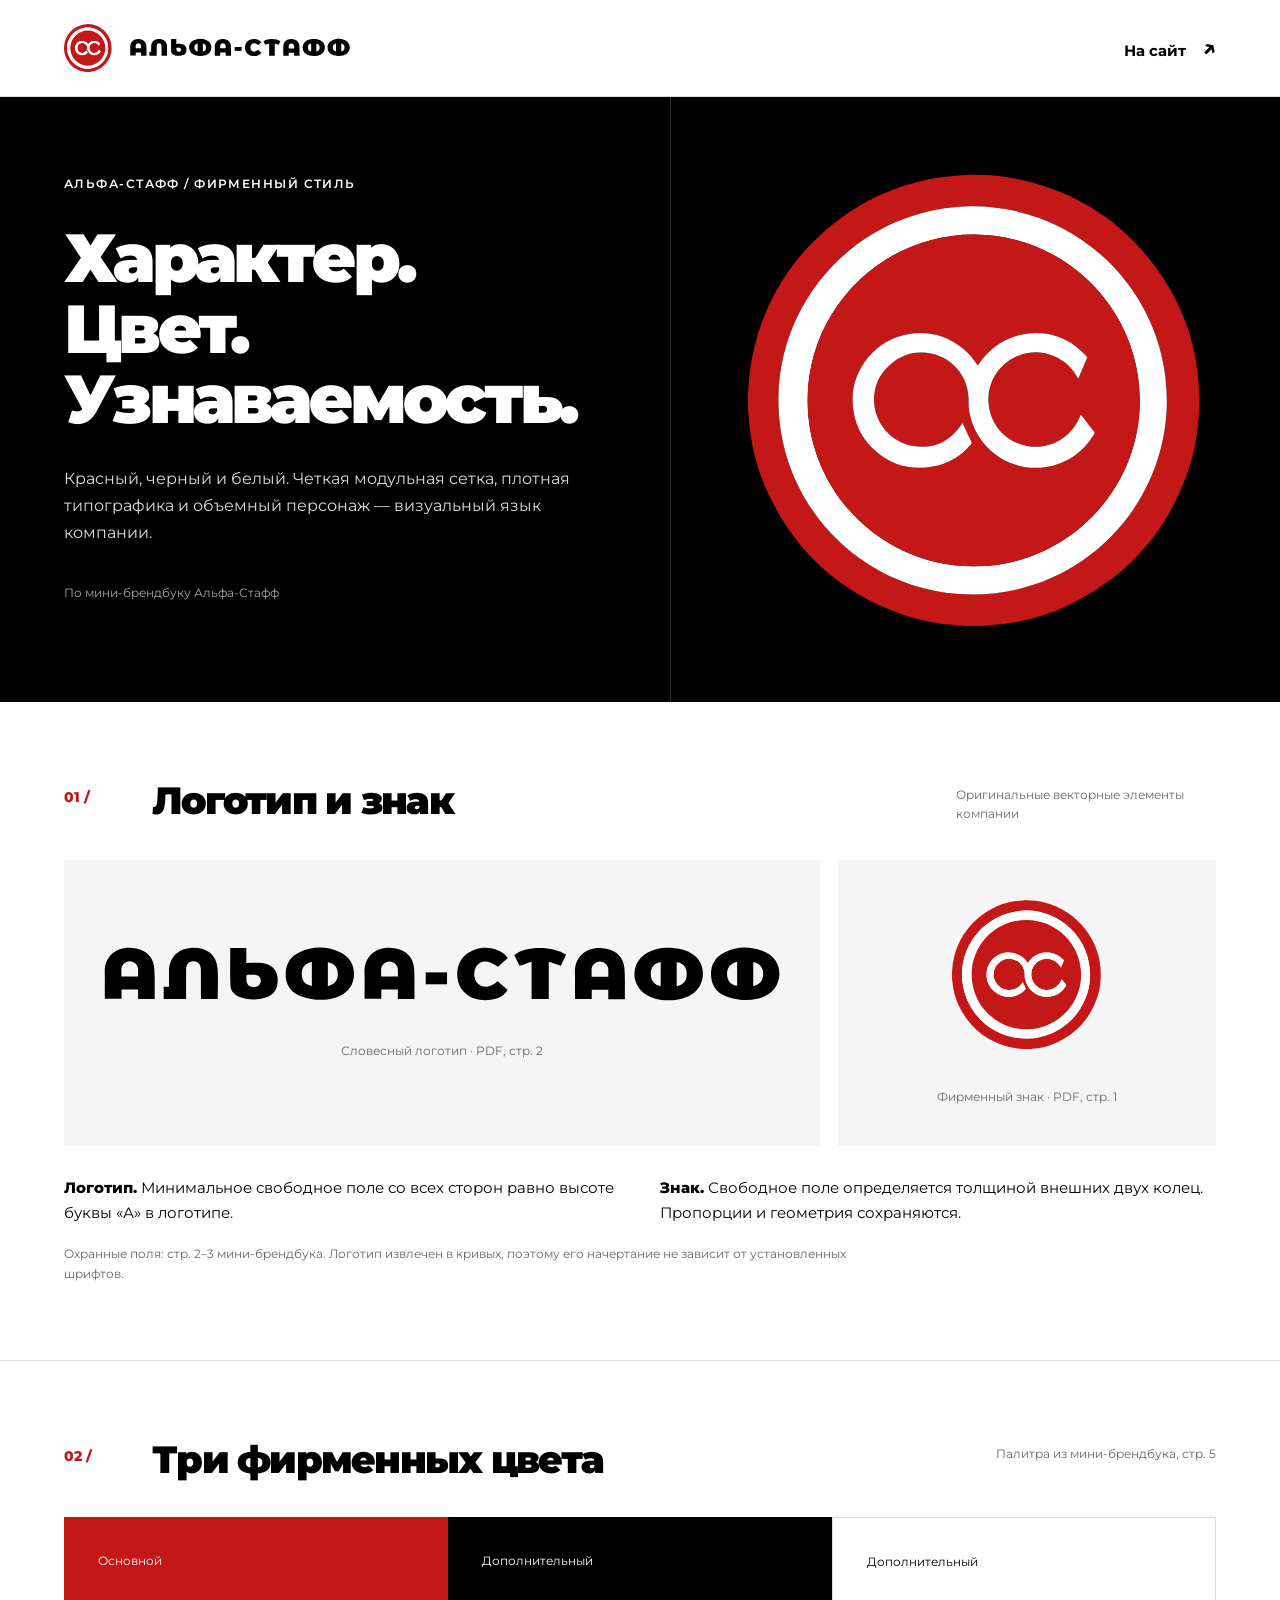
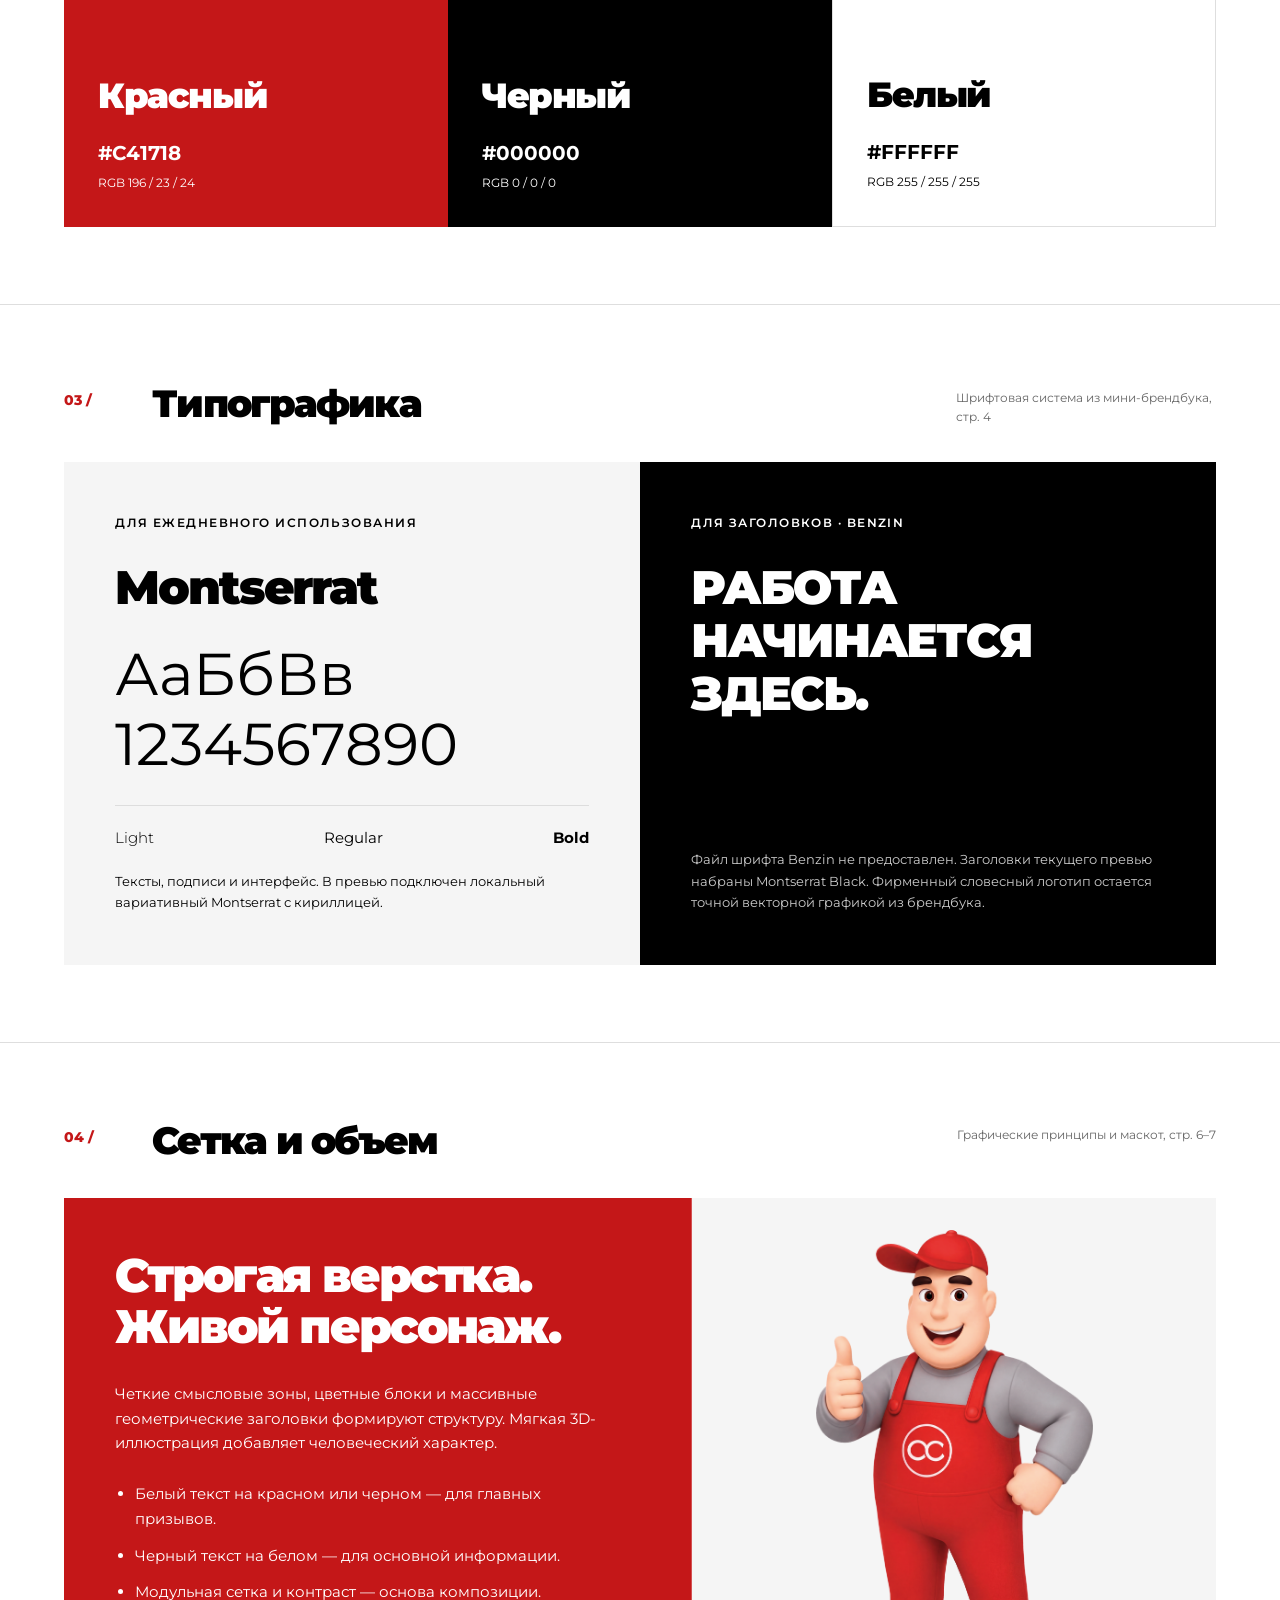
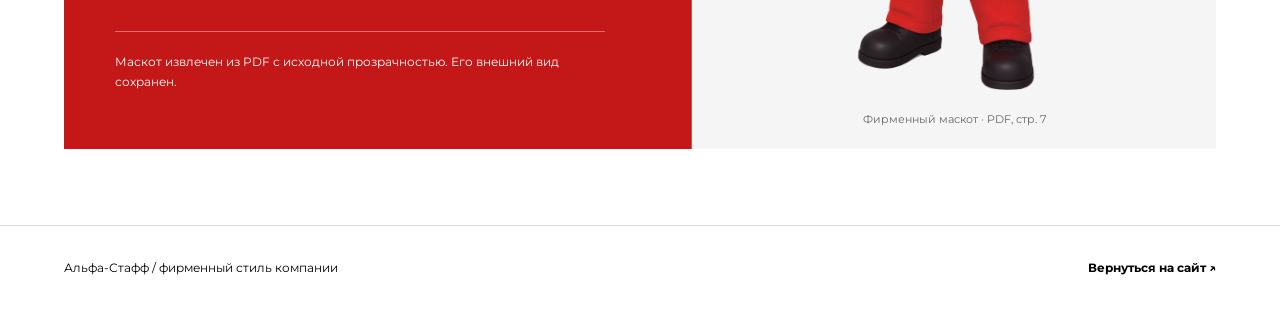
==== commit 87e94cee: "Add orange and brandbook style comparison with official logo" ====
--- a/brand.html
+++ b/brand.html
@@ -3,251 +3,67 @@
 <head>
   <meta charset="utf-8">
   <meta name="viewport" content="width=device-width, initial-scale=1">
-  <title>Альфа-Стафф — бренд-бук</title>
-  <meta name="description" content="Логотип Альфа-Стафф: построение знака, версии, цвета, шрифты и правила использования.">
-  <meta name="theme-color" content="#171717">
-  <link rel="icon" href="assets/brand/favicon.svg" type="image/svg+xml">
-  <link rel="stylesheet" href="css/fonts.css?v=20261010g">
-  <link rel="stylesheet" href="css/style.css?v=20261010g">
-  <link rel="stylesheet" href="css/brand.css?v=20261010g">
+  <title>Альфа-Стафф — фирменный стиль</title>
+  <meta name="description" content="Фирменный стиль Альфа-Стафф по мини-брендбуку компании: логотип, цвета, типографика и 3D-маскот.">
+  <meta name="theme-color" content="#C41718">
+  <link rel="icon" href="assets/brandbook/mark.svg" type="image/svg+xml">
+  <link rel="stylesheet" href="css/brand.css?v=20261005-company">
 </head>
-<body class="bb">
-  <header class="bb-top">
-    <a class="logo logo--light bb-logo" href="index.html" aria-label="Альфа-Стафф — на сайт">
-      <svg class="logo__mark" viewBox="0 0 64 64" aria-hidden="true"><use href="#mark-inv" /></svg>
-      <span class="logo__word">Альфа<br>Стафф</span>
+<body>
+  <a class="skip-link" href="#identity">К содержанию</a>
+  <header class="bb-header">
+    <a class="bb-logo" href="index.html" aria-label="Альфа-Стафф — на сайт">
+      <img class="bb-logo__mark" src="assets/brandbook/mark.svg" alt="" width="48" height="48">
+      <img class="bb-logo__word" src="assets/brandbook/wordmark.svg" alt="Альфа-Стафф" width="220" height="20">
     </a>
-    <span class="mono mono--dim">Бренд-бук · версия 1.0 · 2026</span>
-    <a class="btn btn--glass bb-back" href="index.html"><span>На сайт</span><svg class="btn__arrow" viewBox="0 0 16 16"><path d="M4.5 11.5l7-7M5.5 4.5h6v6" /></svg></a>
+    <a class="bb-back" href="index.html">На сайт <span aria-hidden="true">↗</span></a>
   </header>
-
-  <main>
-    <!-- 01 · знак -->
-    <section class="bb-sheet bb-hero">
-      <div class="bb-hero__text">
-        <div class="kicker">
-          <span class="kicker__ico" aria-hidden="true"><i></i><b></b></span>
-          <span class="kicker__idx">(ББ — 01)</span>
-          <span class="kicker__title">Знак</span>
-        </div>
-        <h1 class="bb-h1">Точка<br>на вершине</h1>
-        <p class="bb-lead">Знак собран из трёх элементов: сферы, разреза в форме «Λ» и оранжевой точки над ним. Сфера — это наша карта объектов, точка — склад, куда мы выводим человека. Вместе они читаются как буква «А» и как фигура человека, который делает шаг вперёд.</p>
-        <dl class="bb-specs">
-          <div><dt class="mono mono--dim">Сфера</dt><dd class="mono">R 30 / 64</dd></div>
-          <div><dt class="mono mono--dim">Разрез</dt><dd class="mono">6.5 · угол 27°</dd></div>
-          <div><dt class="mono mono--dim">Точка</dt><dd class="mono">Ø 12.6 · #FF5A1F</dd></div>
-          <div><dt class="mono mono--dim">Зазор</dt><dd class="mono">точка — вершина 4.2</dd></div>
-        </dl>
+  <main id="identity">
+    <section class="bb-hero" aria-labelledby="brand-title">
+      <div class="bb-hero__copy">
+        <p class="bb-eyebrow">Альфа-Стафф / фирменный стиль</p>
+        <h1 id="brand-title">Характер.<br>Цвет.<br>Узнаваемость.</h1>
+        <p class="bb-lead">Красный, черный и белый. Четкая модульная сетка, плотная типографика и объемный персонаж — визуальный язык компании.</p>
+        <span class="bb-source">По мини-брендбуку Альфа-Стафф</span>
       </div>
-      <figure class="bb-construct" aria-label="Построение знака">
-        <svg viewBox="-14 -14 92 92">
-          <defs>
-            <pattern id="bb-grid" width="4" height="4" patternUnits="userSpaceOnUse"><path d="M4 0H0V4" fill="none" stroke="rgba(15,15,15,.07)" stroke-width=".12" /></pattern>
-          </defs>
-          <rect x="-14" y="-14" width="92" height="92" fill="url(#bb-grid)" />
-          <g class="bb-c-mark">
-            <path fill="#111111" d="M16.203 57.504L32 26.500L47.797 57.504A30 30 0 1 0 16.203 57.504ZM22.069 60.309L32 40.817L41.931 60.309A30 30 0 0 1 22.069 60.309Z" />
-            <circle cx="32" cy="16" r="6.3" fill="#FF5A1F" />
-          </g>
-          <g class="bb-c-lines" fill="none" stroke-width=".22">
-            <circle cx="32" cy="32" r="30" stroke="#FF5A1F" stroke-dasharray="1 1" />
-            <line x1="32" y1="-8" x2="32" y2="72" stroke="#FF5A1F" stroke-dasharray="1 1" />
-            <line x1="-8" y1="32" x2="72" y2="32" stroke="rgba(255,90,31,.5)" stroke-dasharray="1 1" />
-            <line x1="32" y1="33.66" x2="51.5" y2="71.9" stroke="#0f0f0f" stroke-dasharray=".6 .8" />
-            <path d="M32 45.66 A12 12 0 0 0 37.45 44.35" stroke="#0f0f0f" />
-            <circle cx="32" cy="16" r="9.8" stroke="#FF5A1F" stroke-dasharray=".6 .8" />
-            <path d="M36.5 11.5 L46 2 H60" stroke="#0f0f0f" />
-            <line x1="34" y1="22.3" x2="62" y2="22.3" stroke="#FF5A1F" stroke-dasharray=".6 .6" />
-            <line x1="32" y1="26.5" x2="62" y2="26.5" stroke="#FF5A1F" stroke-dasharray=".6 .6" />
-          </g>
-          <g class="bb-c-labels">
-            <text x="38.6" y="50.4">27°</text>
-            <text x="63" y="25.4">4.2</text>
-            <text x="-11" y="35.2">R 30</text>
-            <text x="49" y="1">Ø 12.6</text>
-            <circle cx="32" cy="32" r=".7" fill="#FF5A1F" />
-          </g>
-        </svg>
-        <figcaption class="mono mono--dim">Построение · сетка 4 × 4 из 64</figcaption>
-      </figure>
+      <div class="bb-hero__mark"><img src="assets/brandbook/mark.svg" alt="Круглый фирменный знак Альфа-Стафф" width="467" height="464"></div>
     </section>
 
-    <!-- 02 · три прочтения -->
-    <section class="bb-dark">
-      <div class="kicker kicker--dark">
-        <span class="kicker__ico" aria-hidden="true"><i></i><b></b></span>
-        <span class="kicker__idx">(ББ — 02)</span>
-        <span class="kicker__title">Три прочтения</span>
+    <section class="bb-section" aria-labelledby="logos-title">
+      <div class="bb-section__heading"><span class="bb-number">01 /</span><h2 id="logos-title">Логотип и знак</h2><p>Оригинальные векторные элементы компании</p></div>
+      <div class="bb-logo-grid">
+        <figure class="bb-logo-card bb-logo-card--word"><img src="assets/brandbook/wordmark.svg" alt="АЛЬФА-СТАФФ" width="665" height="58"><figcaption>Словесный логотип · PDF, стр. 2</figcaption></figure>
+        <figure class="bb-logo-card bb-logo-card--mark"><img src="assets/brandbook/mark.svg" alt="Круглый знак Альфа-Стафф" width="180" height="179"><figcaption>Фирменный знак · PDF, стр. 1</figcaption></figure>
       </div>
-      <div class="bb-reads">
-        <article class="bb-read">
-          <div class="bb-read__art">
-            <svg viewBox="0 0 64 64"><use href="#mark-inv" /></svg>
-            <svg class="bb-read__over" viewBox="0 0 64 64"><path d="M16.2 57.5 L32 18 L47.8 57.5 M23 44 H41" fill="none" stroke="#FF5A1F" stroke-width="1.2" stroke-linecap="round" stroke-dasharray="2 2" /></svg>
-          </div>
-          <span class="mono mono--dim">001.</span>
-          <h3>Буква «А»</h3>
-          <p>Альфа — первая буква. Разрез и точка дают силуэт «А», где вместо острой вершины — светящаяся точка.</p>
-        </article>
-        <article class="bb-read">
-          <div class="bb-read__art">
-            <svg viewBox="0 0 64 64"><use href="#mark-inv" /></svg>
-            <svg class="bb-read__over" viewBox="0 0 64 64"><circle cx="32" cy="16" r="9" fill="none" stroke="#FF5A1F" stroke-width="1.2" stroke-dasharray="2 2" /><path d="M24 58 L32 38 L40 58" fill="none" stroke="#FF5A1F" stroke-width="1.2" stroke-dasharray="2 2" /></svg>
-          </div>
-          <span class="mono mono--dim">002.</span>
-          <h3>Человек</h3>
-          <p>Голова и шаг вперёд. Стафф — это люди: знак ставит человека в центр, а не склад и не вакансию.</p>
-        </article>
-        <article class="bb-read">
-          <div class="bb-read__art">
-            <svg viewBox="0 0 64 64"><use href="#mark-inv" /></svg>
-            <svg class="bb-read__over" viewBox="0 0 64 64"><circle cx="32" cy="32" r="30" fill="none" stroke="#FF5A1F" stroke-width="1.2" stroke-dasharray="2 2" /><circle cx="32" cy="16" r="9.5" fill="none" stroke="#fff" stroke-width=".8" /></svg>
-          </div>
-          <span class="mono mono--dim">003.</span>
-          <h3>Точка на сфере</h3>
-          <p>Как на сфере объектов на сайте: каждая светящаяся точка — склад, куда мы выводим людей прямо сейчас.</p>
-        </article>
+      <div class="bb-rules"><p><strong>Логотип.</strong> Минимальное свободное поле со всех сторон равно высоте буквы «А» в логотипе.</p><p><strong>Знак.</strong> Свободное поле определяется толщиной внешних двух колец. Пропорции и геометрия сохраняются.</p></div>
+      <p class="bb-footnote">Охранные поля: стр. 2–3 мини-брендбука. Логотип извлечен в кривых, поэтому его начертание не зависит от установленных шрифтов.</p>
+    </section>
+
+    <section class="bb-section bb-section--palette" aria-labelledby="palette-title">
+      <div class="bb-section__heading"><span class="bb-number">02 /</span><h2 id="palette-title">Три фирменных цвета</h2><p>Палитра из мини-брендбука, стр. 5</p></div>
+      <div class="bb-palette">
+        <article class="bb-swatch bb-swatch--red"><span>Основной</span><h3>Красный</h3><strong>#C41718</strong><p>RGB 196 / 23 / 24</p></article>
+        <article class="bb-swatch bb-swatch--black"><span>Дополнительный</span><h3>Черный</h3><strong>#000000</strong><p>RGB 0 / 0 / 0</p></article>
+        <article class="bb-swatch bb-swatch--white"><span>Дополнительный</span><h3>Белый</h3><strong>#FFFFFF</strong><p>RGB 255 / 255 / 255</p></article>
       </div>
     </section>
 
-    <!-- 03 · версии -->
-    <section class="bb-sheet">
-      <div class="kicker">
-        <span class="kicker__ico" aria-hidden="true"><i></i><b></b></span>
-        <span class="kicker__idx">(ББ — 03)</span>
-        <span class="kicker__title">Версии логотипа</span>
-      </div>
-      <div class="bb-lockups">
-        <figure class="bb-tile bb-tile--white bb-tile--wide"><img src="assets/brand/logo-horizontal-ru-dark-on-light.svg" alt="Горизонтальный логотип, русская версия"><figcaption class="mono mono--dim">Основной · горизонтальный · RU</figcaption></figure>
-        <figure class="bb-tile bb-tile--black bb-tile--wide"><img src="assets/brand/logo-horizontal-en-light-on-dark.svg" alt="Горизонтальный логотип, английская версия"><figcaption class="mono mono--dim">AlphaStaff Recruiting · EN</figcaption></figure>
-        <figure class="bb-tile bb-tile--paper"><img src="assets/brand/logo-stacked-ru-dark-on-light.svg" alt="Компактный логотип" class="bb-img--stacked"><figcaption class="mono mono--dim">Компактный · навигация</figcaption></figure>
-        <figure class="bb-tile bb-tile--black"><img src="assets/brand/logo-stacked-ru-light-on-dark.svg" alt="Компактный логотип на тёмном" class="bb-img--stacked"><figcaption class="mono mono--dim">Компактный · тёмный фон</figcaption></figure>
-        <figure class="bb-tile bb-tile--accent"><img src="assets/brand/mark-on-accent.svg" alt="Знак на оранжевом" class="bb-img--mark"><figcaption class="mono">На фирменном оранжевом точка белая</figcaption></figure>
-        <figure class="bb-tile bb-tile--stage"><img src="assets/brand/mark.svg" alt="Знак на светлом" class="bb-img--mark"><figcaption class="mono mono--dim">Знак · светлый фон сферы</figcaption></figure>
-        <figure class="bb-tile bb-tile--white"><img src="assets/brand/mark-mono-black.svg" alt="Монохромный знак" class="bb-img--mark"><figcaption class="mono mono--dim">Монохром · точка — вырез</figcaption></figure>
-        <figure class="bb-tile bb-tile--black"><img src="assets/brand/mark-mono-white.svg" alt="Монохромный знак, белый" class="bb-img--mark"><figcaption class="mono mono--dim">Монохром · белый</figcaption></figure>
-        <figure class="bb-tile bb-tile--paper"><img src="assets/brand/apple-touch-icon.png" alt="Иконка приложения" class="bb-img--app"><figcaption class="mono mono--dim">Иконка · iOS и Android</figcaption></figure>
-        <figure class="bb-tile bb-tile--white">
-          <div class="bb-tab" aria-hidden="true"><span class="bb-tab__dots"><i></i><i></i><i></i></span><span class="bb-tab__tab"><img src="assets/brand/favicon.svg" alt="" width="14" height="14"><span>Альфа-Стафф — вахта на складах</span><b>×</b></span></div>
-          <figcaption class="mono mono--dim">Фавикон · 16 px во вкладке</figcaption>
-        </figure>
+    <section class="bb-section" aria-labelledby="type-title">
+      <div class="bb-section__heading"><span class="bb-number">03 /</span><h2 id="type-title">Типографика</h2><p>Шрифтовая система из мини-брендбука, стр. 4</p></div>
+      <div class="bb-type-grid">
+        <article class="bb-type-card"><p class="bb-eyebrow">Для ежедневного использования</p><h3>Montserrat</h3><div class="bb-type-sample">АаБбВв<br>1234567890</div><p class="bb-font-weights"><span>Light</span><span>Regular</span><span>Bold</span></p><p>Тексты, подписи и интерфейс. В превью подключен локальный вариативный Montserrat с кириллицей.</p></article>
+        <article class="bb-type-card bb-type-card--dark"><p class="bb-eyebrow">Для заголовков · Benzin</p><h3>РАБОТА<br>НАЧИНАЕТСЯ<br>ЗДЕСЬ.</h3><p class="bb-type-note">Файл шрифта Benzin не предоставлен. Заголовки текущего превью набраны Montserrat Black. Фирменный словесный логотип остается точной векторной графикой из брендбука.</p></article>
       </div>
     </section>
 
-    <!-- 04 · поле и размеры -->
-    <section class="bb-sheet bb-split">
-      <div>
-        <div class="kicker">
-          <span class="kicker__ico" aria-hidden="true"><i></i><b></b></span>
-          <span class="kicker__idx">(ББ — 04)</span>
-          <span class="kicker__title">Охранное поле и размеры</span>
-        </div>
-        <p class="bb-lead">Вокруг знака оставляем свободное поле не меньше диаметра точки. Минимальный размер знака — 16 px на экране и 6 мм в печати: на этом размере разрез и точка ещё читаются.</p>
-        <div class="bb-sizes">
-          <figure><img src="assets/brand/mark.svg" width="64" height="64" alt=""><figcaption class="mono mono--dim">64</figcaption></figure>
-          <figure><img src="assets/brand/mark.svg" width="40" height="40" alt=""><figcaption class="mono mono--dim">40</figcaption></figure>
-          <figure><img src="assets/brand/mark.svg" width="24" height="24" alt=""><figcaption class="mono mono--dim">24</figcaption></figure>
-          <figure><img src="assets/brand/mark.svg" width="16" height="16" alt=""><figcaption class="mono mono--dim">16 — минимум</figcaption></figure>
-        </div>
-      </div>
-      <figure class="bb-clear" aria-label="Охранное поле">
-        <div class="bb-clear__box">
-          <img src="assets/brand/logo-horizontal-ru-dark-on-light.svg" alt="">
-          <span class="bb-clear__x bb-clear__x--t"></span><span class="bb-clear__x bb-clear__x--b"></span><span class="bb-clear__x bb-clear__x--l"></span><span class="bb-clear__x bb-clear__x--r"></span>
-        </div>
-        <figcaption class="mono mono--dim">x = диаметр точки</figcaption>
-      </figure>
-    </section>
-
-    <!-- 05 · цвет -->
-    <section class="bb-dark">
-      <div class="kicker kicker--dark">
-        <span class="kicker__ico" aria-hidden="true"><i></i><b></b></span>
-        <span class="kicker__idx">(ББ — 05)</span>
-        <span class="kicker__title">Цвет</span>
-      </div>
-      <div class="bb-colors">
-        <div class="bb-color" style="--c:#FF5A1F"><span class="bb-color__chip"></span><b>Сигнальный</b><span class="mono">#FF5A1F</span><span class="mono mono--dim">точка знака, акценты, кнопки</span></div>
-        <div class="bb-color" style="--c:#F48846"><span class="bb-color__chip"></span><b>Свечение сферы</b><span class="mono">#F48846</span><span class="mono mono--dim">низ сцены, карточки объектов</span></div>
-        <div class="bb-color" style="--c:#171717"><span class="bb-color__chip bb-color__chip--line"></span><b>Рама</b><span class="mono">#171717</span><span class="mono mono--dim">фон страницы, тёмные секции</span></div>
-        <div class="bb-color" style="--c:#111111"><span class="bb-color__chip bb-color__chip--line"></span><b>Знак</b><span class="mono">#111111</span><span class="mono mono--dim">сфера знака, текст</span></div>
-        <div class="bb-color" style="--c:#EFF0F0"><span class="bb-color__chip"></span><b>Сцена</b><span class="mono">#EFF0F0</span><span class="mono mono--dim">фон сферы</span></div>
-        <div class="bb-color" style="--c:#FFFFFF"><span class="bb-color__chip"></span><b>Лист</b><span class="mono">#FFFFFF</span><span class="mono mono--dim">светлые листы</span></div>
+    <section class="bb-section" aria-labelledby="graphics-title">
+      <div class="bb-section__heading"><span class="bb-number">04 /</span><h2 id="graphics-title">Сетка и объем</h2><p>Графические принципы и маскот, стр. 6–7</p></div>
+      <div class="bb-graphics">
+        <div class="bb-graphics__copy"><h3>Строгая верстка.<br>Живой персонаж.</h3><p>Четкие смысловые зоны, цветные блоки и массивные геометрические заголовки формируют структуру. Мягкая 3D-иллюстрация добавляет человеческий характер.</p><ul><li>Белый текст на красном или черном — для главных призывов.</li><li>Черный текст на белом — для основной информации.</li><li>Модульная сетка и контраст — основа композиции.</li></ul><p class="bb-graphics__caption">Маскот извлечен из PDF с исходной прозрачностью. Его внешний вид сохранен.</p></div>
+        <figure class="bb-mascot"><img src="assets/brandbook/mascot.webp" alt="Фирменный 3D-маскот Альфа-Стафф: сотрудник в красном комбинезоне показывает большой палец вверх" width="1203" height="2000" loading="lazy"><figcaption>Фирменный маскот · PDF, стр. 7</figcaption></figure>
       </div>
     </section>
-
-    <!-- 06 · шрифты -->
-    <section class="bb-sheet">
-      <div class="kicker">
-        <span class="kicker__ico" aria-hidden="true"><i></i><b></b></span>
-        <span class="kicker__idx">(ББ — 06)</span>
-        <span class="kicker__title">Шрифты</span>
-      </div>
-      <div class="bb-type">
-        <div class="bb-type__row">
-          <span class="mono mono--dim">Заголовки · Wix Madefor Display 600–800</span>
-          <p class="bb-type__display">Вахта на складах маркетплейсов</p>
-        </div>
-        <div class="bb-type__row">
-          <span class="mono mono--dim">Текст · Wix Madefor Text 400–600</span>
-          <p class="bb-type__text">Подбираем людей на логистические склады класса А++ и берём на себя всё, что вокруг смены: дорогу, жильё, обед, оформление и выплаты.</p>
-        </div>
-        <div class="bb-type__row">
-          <span class="mono mono--dim">Метки и цифры · JetBrains Mono 500–700</span>
-          <p class="bb-type__mono">(АС® — 01) Ставка/смена ≈ 6 000 ₽ · 12 часов · 08:00–20:00</p>
-        </div>
-      </div>
-      <p class="mono mono--dim bb-note">Все три гарнитуры — открытая лицензия SIL OFL, с полной кириллицей. Файлы лежат в assets/fonts.</p>
-    </section>
-
-    <!-- 07 · ошибки -->
-    <section class="bb-dark">
-      <div class="kicker kicker--dark">
-        <span class="kicker__ico" aria-hidden="true"><i></i><b></b></span>
-        <span class="kicker__idx">(ББ — 07)</span>
-        <span class="kicker__title">Так нельзя</span>
-      </div>
-      <div class="bb-donts">
-        <figure><div class="bb-dont"><img src="assets/brand/mark-white.svg" alt="" style="transform:rotate(-24deg)"></div><figcaption class="mono">Не поворачивать</figcaption></figure>
-        <figure><div class="bb-dont"><img src="assets/brand/mark-white.svg" alt="" style="transform:scaleX(1.35)"></div><figcaption class="mono">Не растягивать</figcaption></figure>
-        <figure><div class="bb-dont"><svg viewBox="0 0 64 64"><path fill="#fff" d="M16.203 57.504L32 26.500L47.797 57.504A30 30 0 1 0 16.203 57.504ZM22.069 60.309L32 40.817L41.931 60.309A30 30 0 0 1 22.069 60.309Z" /><circle cx="32" cy="16" r="6.3" fill="#3b82f6" /></svg></div><figcaption class="mono">Не перекрашивать точку</figcaption></figure>
-        <figure><div class="bb-dont bb-dont--busy"><img src="assets/brand/mark.svg" alt=""></div><figcaption class="mono">Не ставить на пёстрый фон</figcaption></figure>
-      </div>
-    </section>
-
-    <!-- 08 · файлы -->
-    <section class="bb-sheet">
-      <div class="kicker">
-        <span class="kicker__ico" aria-hidden="true"><i></i><b></b></span>
-        <span class="kicker__idx">(ББ — 08)</span>
-        <span class="kicker__title">Файлы</span>
-      </div>
-      <ul class="bb-files">
-        <li><span class="mono mono--dim">001.</span><a href="assets/brand/logo-horizontal-ru-dark-on-light.svg" download>logo-horizontal-ru-dark-on-light.svg</a><span class="mono mono--dim">основной</span></li>
-        <li><span class="mono mono--dim">002.</span><a href="assets/brand/logo-horizontal-ru-light-on-dark.svg" download>logo-horizontal-ru-light-on-dark.svg</a><span class="mono mono--dim">тёмный фон</span></li>
-        <li><span class="mono mono--dim">003.</span><a href="assets/brand/logo-horizontal-en-dark-on-light.svg" download>logo-horizontal-en-dark-on-light.svg</a><span class="mono mono--dim">AlphaStaff Recruiting</span></li>
-        <li><span class="mono mono--dim">004.</span><a href="assets/brand/logo-stacked-ru-dark-on-light.svg" download>logo-stacked-ru-dark-on-light.svg</a><span class="mono mono--dim">компактный</span></li>
-        <li><span class="mono mono--dim">005.</span><a href="assets/brand/mark.svg" download>mark.svg</a><span class="mono mono--dim">знак</span></li>
-        <li><span class="mono mono--dim">006.</span><a href="assets/brand/mark-on-accent.svg" download>mark-on-accent.svg</a><span class="mono mono--dim">на оранжевом</span></li>
-        <li><span class="mono mono--dim">007.</span><a href="assets/brand/mark-mono-black.svg" download>mark-mono-black.svg</a><span class="mono mono--dim">монохром</span></li>
-        <li><span class="mono mono--dim">008.</span><a href="assets/brand/favicon.svg" download>favicon.svg</a><span class="mono mono--dim">иконка сайта, светлая и тёмная тема</span></li>
-      </ul>
-      <p class="mono mono--dim bb-note">Надписи в логотипах переведены в кривые — шрифты для открытия файлов не нужны.</p>
-    </section>
   </main>
-
-  <svg width="0" height="0" style="position:absolute" aria-hidden="true">
-    <defs>
-      <symbol id="mark-inv" viewBox="0 0 64 64"><path fill="#FFFFFF" d="M16.203 57.504L32 26.500L47.797 57.504A30 30 0 1 0 16.203 57.504ZM22.069 60.309L32 40.817L41.931 60.309A30 30 0 0 1 22.069 60.309Z" /><circle cx="32" cy="16" r="6.3" fill="#FF5A1F" /></symbol>
-    </defs>
-  </svg>
-  <script>
-    // охранное поле: метки слева и справа ставятся по фактической ширине логотипа
-    (function () {
-      var box = document.querySelector('.bb-clear__box'), img = box && box.querySelector('img');
-      function place() { if (img && img.width) box.style.setProperty('--half', (img.getBoundingClientRect().width / 2) + 'px'); }
-      if (img) { img.complete ? place() : img.addEventListener('load', place); window.addEventListener('resize', place); }
-    })();
-  </script>
+  <footer class="bb-footer"><p>Альфа-Стафф / фирменный стиль компании</p><a href="index.html">Вернуться на сайт <span aria-hidden="true">↗</span></a></footer>
 </body>
 </html>
--- a/css/brand.css
+++ b/css/brand.css
@@ -1,110 +1,14 @@
-/* Альфа-Стафф · бренд-бук */
-.bb { padding: 0 var(--gut) var(--gut); }
-.bb-top { display: flex; align-items: center; gap: 1.5rem; padding: 1.375rem 1.25rem 1.625rem; }
-.bb-logo { margin-right: auto; }
-.bb-back { --h: 2.75rem; padding: 0 1.125rem; }
-
-.bb-sheet, .bb-dark { max-width: 88.75rem; margin: 0 auto var(--gut); border-radius: var(--r-sheet); padding: clamp(1.75rem, 4vw, 3.75rem); }
-.bb-sheet { background: var(--sheet); color: var(--ink); }
-.bb-dark { background: var(--frame-2); box-shadow: inset 0 0 0 1px var(--line-d); position: relative; overflow: hidden; }
-.bb-dark::after { content: ''; position: absolute; inset: 0; background: var(--grain); opacity: .25; mix-blend-mode: overlay; pointer-events: none; }
-
-.bb-h1 { margin-top: 2.5rem; font-family: var(--f-display); font-weight: 700; font-size: clamp(3.25rem, 6.6vw, 6.5rem); line-height: .96; letter-spacing: -0.06em; }
-.bb-lead { margin-top: 1.625rem; max-width: 32.5rem; font-size: 1rem; line-height: 1.6; color: var(--ink-2); }
-.bb-note { margin-top: 1.75rem; }
-
-.bb-hero { display: grid; grid-template-columns: minmax(0, 1fr) minmax(0, 1fr); gap: clamp(1.875rem, 5vw, 5rem); align-items: center; }
-.bb-specs { margin-top: 2.125rem; display: grid; grid-template-columns: 1fr 1fr; max-width: 32.5rem; }
-.bb-specs > div { display: grid; gap: 0.375rem; padding: 0.75rem 0; border-top: 1px solid var(--line); }
-.bb-construct { margin: 0; display: grid; gap: 0.75rem; }
-.bb-construct svg { width: 100%; height: auto; border-radius: 1.375rem; background: var(--paper); }
-.bb-c-labels text { font-family: var(--f-mono); font-size: 0.1625rem; font-weight: 700; fill: #0f0f0f; letter-spacing: -0.04em; }
-
-.bb-dark .kicker, .bb-sheet .kicker { margin-bottom: 0; }
-.bb-reads { margin-top: 2.75rem; display: grid; grid-template-columns: repeat(3, minmax(0, 1fr)); gap: var(--gut); position: relative; z-index: 1; }
-.bb-read { padding: 1.375rem; border-radius: var(--r-card); background: #141414; box-shadow: inset 0 0 0 1px var(--line-d); display: grid; gap: 0.625rem; align-content: start; }
-.bb-read__art { position: relative; aspect-ratio: 1.3; display: grid; place-items: center; margin-bottom: 0.875rem; border-radius: 1rem; background: radial-gradient(70% 70% at 50% 60%, rgba(255, 90, 31, .12), transparent 70%); }
-.bb-read__art svg { width: 48%; height: auto; grid-area: 1 / 1; }
-.bb-read__over { overflow: visible; }
-.bb-read h3 { font-family: var(--f-display); font-weight: 600; font-size: 1.5rem; letter-spacing: -0.05em; }
-.bb-read p { font-size: 0.875rem; line-height: 1.55; color: var(--w-2); }
-
-.bb-lockups { margin-top: 2.75rem; display: grid; grid-template-columns: repeat(4, minmax(0, 1fr)); gap: var(--gut); }
-.bb-tile { margin: 0; min-width: 0; min-height: 13.75rem; border-radius: var(--r-card); padding: 1.375rem; display: flex; flex-direction: column; justify-content: space-between; gap: 1.25rem; }
-.bb-tile img { margin: auto; width: auto; max-width: 100%; object-fit: contain; }
-.bb-tile--wide { grid-column: span 2; }
-.bb-tile--wide img { height: 4rem; }
-.bb-img--stacked { height: 3.25rem; }
-.bb-img--mark { height: 5.5rem; }
-.bb-img--app { height: 5.75rem; border-radius: 1.375rem; box-shadow: 0 0.875rem 1.875rem -0.75rem rgba(0, 0, 0, .4); }
-.bb-tab { margin: auto 0; width: 100%; border-radius: 0.75rem 0.75rem 0 0; background: #e9e9e6; padding: 0.5rem 0.625rem 0; display: flex; align-items: flex-end; gap: 0.75rem; }
-.bb-tab__dots { display: flex; gap: 0.3125rem; padding-bottom: 0.75rem; }
-.bb-tab__dots i { width: 0.5rem; height: 0.5rem; border-radius: 50%; background: rgba(15, 15, 15, .18); }
-.bb-tab__tab { flex: 1; min-width: 0; display: flex; align-items: center; gap: 0.5rem; height: 2rem; padding: 0 0.625rem; border-radius: 0.625rem 0.625rem 0 0; background: #fff; font-size: 0.75rem; letter-spacing: -0.01em; }
-.bb-tab__tab span { flex: 1; min-width: 0; white-space: nowrap; overflow: hidden; text-overflow: ellipsis; }
-.bb-tab__tab b { font-weight: 400; opacity: .4; }
-.bb-tile--white { background: #fff; box-shadow: inset 0 0 0 1px var(--line); }
-.bb-tile--paper { background: var(--paper); }
-.bb-tile--black { background: var(--frame); color: #fff; }
-.bb-tile--accent { background: var(--accent); color: #fff; }
-.bb-tile--stage { background: linear-gradient(0deg, var(--accent-2), var(--stage-bg) 60%); }
-
-.bb-split { display: grid; grid-template-columns: minmax(0, 1fr) minmax(0, 1fr); gap: clamp(1.875rem, 5vw, 5rem); align-items: center; }
-.bb-sizes { margin-top: 2.5rem; display: flex; align-items: flex-end; gap: 2.125rem; flex-wrap: wrap; }
-.bb-sizes figure { margin: 0; display: grid; justify-items: start; gap: 0.625rem; }
-.bb-clear { margin: 0; display: grid; gap: 0.75rem; }
-.bb-clear__box { position: relative; border-radius: 1.375rem; background: var(--paper); padding: 3.5rem; display: grid; place-items: center; }
-.bb-clear__box img { position: relative; height: 4rem; width: auto; outline: 1px dashed rgba(255, 90, 31, .7); outline-offset: 0.7875rem; }
-.bb-clear__x { position: absolute; width: 0.7875rem; height: 0.7875rem; background: repeating-linear-gradient(45deg, rgba(255, 90, 31, .5) 0 1px, transparent 1px 0.1875rem); }
-.bb-clear__x--t { left: 50%; top: calc(50% - 2rem - 0.7875rem); }
-.bb-clear__x--b { left: 50%; top: calc(50% + 2rem); }
-.bb-clear__x--l { top: calc(50% - 0.3937rem); left: calc(50% - var(--half, 9.375rem) - 0.7875rem); }
-.bb-clear__x--r { top: calc(50% - 0.3937rem); left: calc(50% + var(--half, 9.375rem)); }
-
-.bb-colors { margin-top: 2.75rem; display: grid; grid-template-columns: repeat(6, minmax(0, 1fr)); gap: var(--gut); position: relative; z-index: 1; }
-.bb-color { display: grid; gap: 0.375rem; align-content: start; }
-.bb-color__chip { aspect-ratio: .8; border-radius: 1.125rem; background: var(--c); margin-bottom: 0.625rem; }
-.bb-color__chip--line { box-shadow: inset 0 0 0 1px var(--line-d2); }
-.bb-color b { font-family: var(--f-display); font-weight: 600; font-size: 1.0625rem; letter-spacing: -0.04em; }
-.bb-color .mono--dim { line-height: 1.35; }
-
-.bb-type { margin-top: 2.5rem; display: grid; }
-.bb-type__row { display: grid; grid-template-columns: minmax(0, 17.5rem) minmax(0, 1fr); gap: 1.875rem; padding: 1.625rem 0; border-top: 1px solid var(--line); align-items: baseline; }
-.bb-type__display { font-family: var(--f-display); font-weight: 700; font-size: clamp(2.125rem, 4vw, 3.75rem); line-height: 1.02; letter-spacing: -0.055em; }
-.bb-type__text { font-size: 1.1875rem; line-height: 1.55; max-width: 40rem; color: var(--ink-2); }
-.bb-type__mono { font-family: var(--f-mono); font-size: 1.125rem; font-weight: 700; letter-spacing: -0.04em; text-transform: uppercase; }
-
-.bb-donts { margin-top: 2.75rem; display: grid; grid-template-columns: repeat(4, minmax(0, 1fr)); gap: var(--gut); position: relative; z-index: 1; }
-.bb-donts figure { margin: 0; display: grid; gap: 0.75rem; }
-.bb-dont { position: relative; aspect-ratio: 1.3; border-radius: 1.125rem; background: #141414; box-shadow: inset 0 0 0 1px var(--line-d); display: grid; place-items: center; overflow: hidden; }
-.bb-dont img, .bb-dont svg { width: 34%; height: auto; }
-.bb-dont::after { content: ''; position: absolute; inset: 0; background: linear-gradient(to top right, transparent calc(50% - 1px), #ff4545 calc(50% - 1px), #ff4545 calc(50% + 1px), transparent calc(50% + 1px)); opacity: .85; }
-.bb-dont--busy { background: repeating-conic-gradient(from 20deg, #ff8a3d 0 12deg, #3c6df0 12deg 24deg, #f5d33b 24deg 36deg); }
-.bb-donts figcaption { color: #ff6b6b; }
-
-.bb-files { margin-top: 2.25rem; display: grid; }
-.bb-files li { display: grid; grid-template-columns: 3.75rem minmax(0, 1fr) auto; gap: 1rem; padding: 0.875rem 0; border-top: 1px solid var(--line); align-items: baseline; }
-.bb-files li:last-child { border-bottom: 1px solid var(--line); }
-.bb-files a { font-family: var(--f-mono); font-size: 0.875rem; font-weight: 700; letter-spacing: -0.03em; text-decoration: underline; text-decoration-color: rgba(255, 90, 31, .5); text-underline-offset: 0.25rem; word-break: break-all; }
-.bb-files a:hover { color: var(--accent); }
-
-@media (max-width: 1000px) {
-  .bb-hero, .bb-split { grid-template-columns: 1fr; }
-  .bb-reads { grid-template-columns: 1fr; }
-  .bb-lockups { grid-template-columns: 1fr 1fr; }
-  .bb-colors { grid-template-columns: repeat(3, minmax(0, 1fr)); }
-  .bb-donts { grid-template-columns: 1fr 1fr; }
-  .bb-type__row { grid-template-columns: 1fr; gap: 0.75rem; }
-}
-@media (max-width: 600px) {
-  .bb-top { flex-wrap: wrap; }
-  .bb-top > .mono { order: 3; width: 100%; }
-  .bb-lockups { grid-template-columns: minmax(0, 1fr); }
-  .bb-tile--wide { grid-column: auto; }
-  .bb-tile--wide img { height: 2.75rem; }
-  .bb-colors { grid-template-columns: 1fr 1fr; }
-  .bb-files li { grid-template-columns: 2.5rem minmax(0, 1fr); }
-  .bb-files li > span:last-child { grid-column: 2; }
-  .bb-clear__box { padding: 2.5rem 1.25rem; }
-  .bb-clear__box img { height: 2.5rem; }
-}
+@font-face{font-family:Montserrat;font-style:normal;font-weight:100 900;font-display:swap;src:url('../assets/fonts/Montserrat-Variable.woff2') format('woff2')}
+:root{--red:#c41718;--black:#000;--white:#fff;--line:#dedede;--paper:#f5f5f5;--pad:clamp(20px,5vw,76px)}
+*{box-sizing:border-box}html{scroll-behavior:smooth}body{margin:0;background:var(--white);color:var(--black);font-family:Montserrat,Arial,sans-serif;font-size:15px;line-height:1.65}a{color:inherit;text-decoration:none}img{display:block;max-width:100%;height:auto}figure,p,h1,h2,h3{margin:0}button,a{-webkit-tap-highlight-color:transparent}a:focus-visible{outline:3px solid var(--red);outline-offset:6px}.skip-link{position:absolute;z-index:10;top:-80px;left:20px;padding:12px 20px;background:white}.skip-link:focus{top:10px}
+.bb-header{padding:24px var(--pad);display:flex;justify-content:space-between;align-items:center;gap:24px;border-bottom:1px solid var(--line)}.bb-logo{display:flex;align-items:center;gap:18px}.bb-logo__mark{width:48px}.bb-logo__word{width:220px}.bb-back,.bb-footer a{font-weight:700;white-space:nowrap}.bb-back span{margin-left:12px;font-size:24px}
+.bb-hero{display:grid;grid-template-columns:1.1fr 1fr;background:var(--black);color:white}.bb-hero__copy{padding:clamp(44px,6vw,94px) var(--pad)}.bb-eyebrow{font-size:12px;font-weight:600;letter-spacing:.12em;text-transform:uppercase}.bb-hero h1{font-size:clamp(42px,5.3vw,88px);font-weight:900;line-height:1.04;letter-spacing:-.055em;margin:30px 0}.bb-lead{max-width:520px;font-size:clamp(15px,1.25vw,19px);line-height:1.7;color:#ddd}.bb-source{display:block;font-size:12px;margin-top:36px;color:#aaa}.bb-hero__mark{display:grid;place-items:center;padding:clamp(36px,6vw,90px);border-left:1px solid #333}.bb-hero__mark img{width:min(100%,470px)}
+.bb-section{padding:clamp(48px,6vw,88px) var(--pad);border-bottom:1px solid var(--line)}.bb-section__heading{display:grid;grid-template-columns:66px 1fr auto;gap:22px;align-items:start;margin-bottom:36px}.bb-number{color:var(--red);font-weight:800;font-size:14px;margin-top:7px}.bb-section h2{font-size:clamp(25px,3vw,44px);font-weight:900;letter-spacing:-.045em;line-height:1.12}.bb-section__heading>p{max-width:260px;font-size:12px;color:#666;line-height:1.6;margin-top:6px}.bb-logo-grid{display:grid;grid-template-columns:2fr 1fr;gap:18px}.bb-logo-card{background:var(--paper);min-height:270px;padding:40px;display:flex;flex-direction:column;align-items:center;justify-content:center;gap:38px}.bb-logo-card--word img{width:100%;max-width:750px}.bb-logo-card--mark img{width:150px}.bb-logo-card figcaption,.bb-footnote{font-size:12px;color:#666}.bb-rules{display:grid;grid-template-columns:1fr 1fr;gap:40px;margin:30px 0 18px}.bb-rules p{max-width:560px}.bb-rules strong{font-weight:800}.bb-footnote{max-width:830px}
+.bb-palette{display:grid;grid-template-columns:repeat(3,1fr)}.bb-swatch{min-height:310px;padding:34px;display:flex;flex-direction:column;justify-content:flex-end}.bb-swatch--red{background:var(--red);color:white}.bb-swatch--black{background:var(--black);color:white}.bb-swatch--white{background:white;border:1px solid var(--line)}.bb-swatch>span{font-size:12px;margin-bottom:auto}.bb-swatch h3{font-size:clamp(23px,2.7vw,39px);font-weight:900;letter-spacing:-.04em;margin:35px 0 12px}.bb-swatch>strong{font-size:20px}.bb-swatch p{font-size:12px;margin-top:3px}
+.bb-type-grid{display:grid;grid-template-columns:1fr 1fr}.bb-type-card{padding:clamp(28px,4vw,56px);background:var(--paper)}.bb-type-card>h3{font-size:clamp(30px,3.7vw,54px);font-weight:900;letter-spacing:-.045em;line-height:1.12;margin-top:28px}.bb-type-sample{font-size:clamp(32px,4.6vw,64px);line-height:1.18;font-weight:400;margin:26px 0}.bb-font-weights{display:flex;justify-content:space-between;gap:15px;padding:20px 0;border-top:1px solid #ddd}.bb-font-weights span:first-child{font-weight:300}.bb-font-weights span:nth-child(2){font-weight:400}.bb-font-weights span:last-child{font-weight:700}.bb-type-card>p:last-child{font-size:13px;max-width:510px}.bb-type-card--dark{background:var(--black);color:white;display:flex;flex-direction:column}.bb-type-card--dark .bb-type-note{margin-top:auto;padding-top:38px;color:#ccc}
+.bb-graphics{display:grid;grid-template-columns:1.2fr 1fr;background:var(--red);color:white}.bb-graphics__copy{padding:clamp(32px,4vw,60px);border-right:1px solid #ffffff40}.bb-graphics__copy h3{font-size:clamp(30px,3.7vw,56px);line-height:1.08;font-weight:900;letter-spacing:-.045em;margin-bottom:30px}.bb-graphics__copy>p{max-width:490px}.bb-graphics ul{padding-left:20px;margin:26px 0}.bb-graphics li{margin:12px 0;max-width:450px}.bb-graphics__caption{font-size:12px;padding-top:20px;border-top:1px solid #ffffff60}.bb-mascot{background:var(--paper);display:flex;flex-direction:column;justify-content:flex-end;align-items:center;padding:32px 30px 20px;color:#666}.bb-mascot img{height:460px;width:auto;object-fit:contain}.bb-mascot figcaption{font-size:11px;margin-top:20px}.bb-footer{padding:32px var(--pad);display:flex;gap:22px;justify-content:space-between;align-items:center;font-size:12px}
+@media(min-width:1600px){body{max-width:1800px;margin:auto}}
+@media(max-width:900px){.bb-section__heading{grid-template-columns:42px 1fr;gap:14px}.bb-section__heading>p{grid-column:2;max-width:none;margin:0}.bb-hero__mark{padding:30px}.bb-hero h1{font-size:clamp(38px,6vw,62px)}.bb-logo-card{padding:24px;min-height:230px}.bb-swatch{padding:24px;min-height:280px}.bb-mascot img{height:400px}}
+@media(max-width:650px){.bb-header{padding-top:18px;padding-bottom:18px;gap:12px}.bb-logo{gap:10px}.bb-logo__mark{width:36px}.bb-logo__word{width:155px}.bb-back{font-size:12px}.bb-back span{margin-left:4px;font-size:18px}.bb-hero{grid-template-columns:1fr}.bb-hero__copy{padding:44px var(--pad)}.bb-hero h1{font-size:clamp(44px,11vw,65px)}.bb-hero__mark{border-left:0;border-top:1px solid #333;padding:32px}.bb-hero__mark img{width:190px}.bb-section{padding:44px var(--pad)}.bb-section__heading{margin-bottom:24px}.bb-logo-grid,.bb-rules,.bb-type-grid,.bb-graphics{grid-template-columns:1fr}.bb-logo-card{min-height:185px}.bb-logo-card--mark{min-height:230px}.bb-rules{gap:16px;margin-top:24px}.bb-palette{grid-template-columns:1fr}.bb-swatch{min-height:220px;padding:26px}.bb-swatch h3{font-size:32px;margin-top:25px}.bb-type-card{padding:28px}.bb-type-card>h3{font-size:38px}.bb-type-sample{font-size:48px}.bb-graphics__copy{padding:30px;border-right:0}.bb-mascot img{height:380px}.bb-footer{flex-direction:column;align-items:flex-start;padding:26px var(--pad)}}
+@media(prefers-reduced-motion:reduce){html{scroll-behavior:auto}}
+@media(max-width:360px){.bb-hero h1{font-size:10vw}.bb-type-card>h3{font-size:8vw}.bb-logo__word{width:125px}.bb-logo{gap:8px}.bb-logo__mark{width:30px}.bb-type-sample{font-size:38px}}
